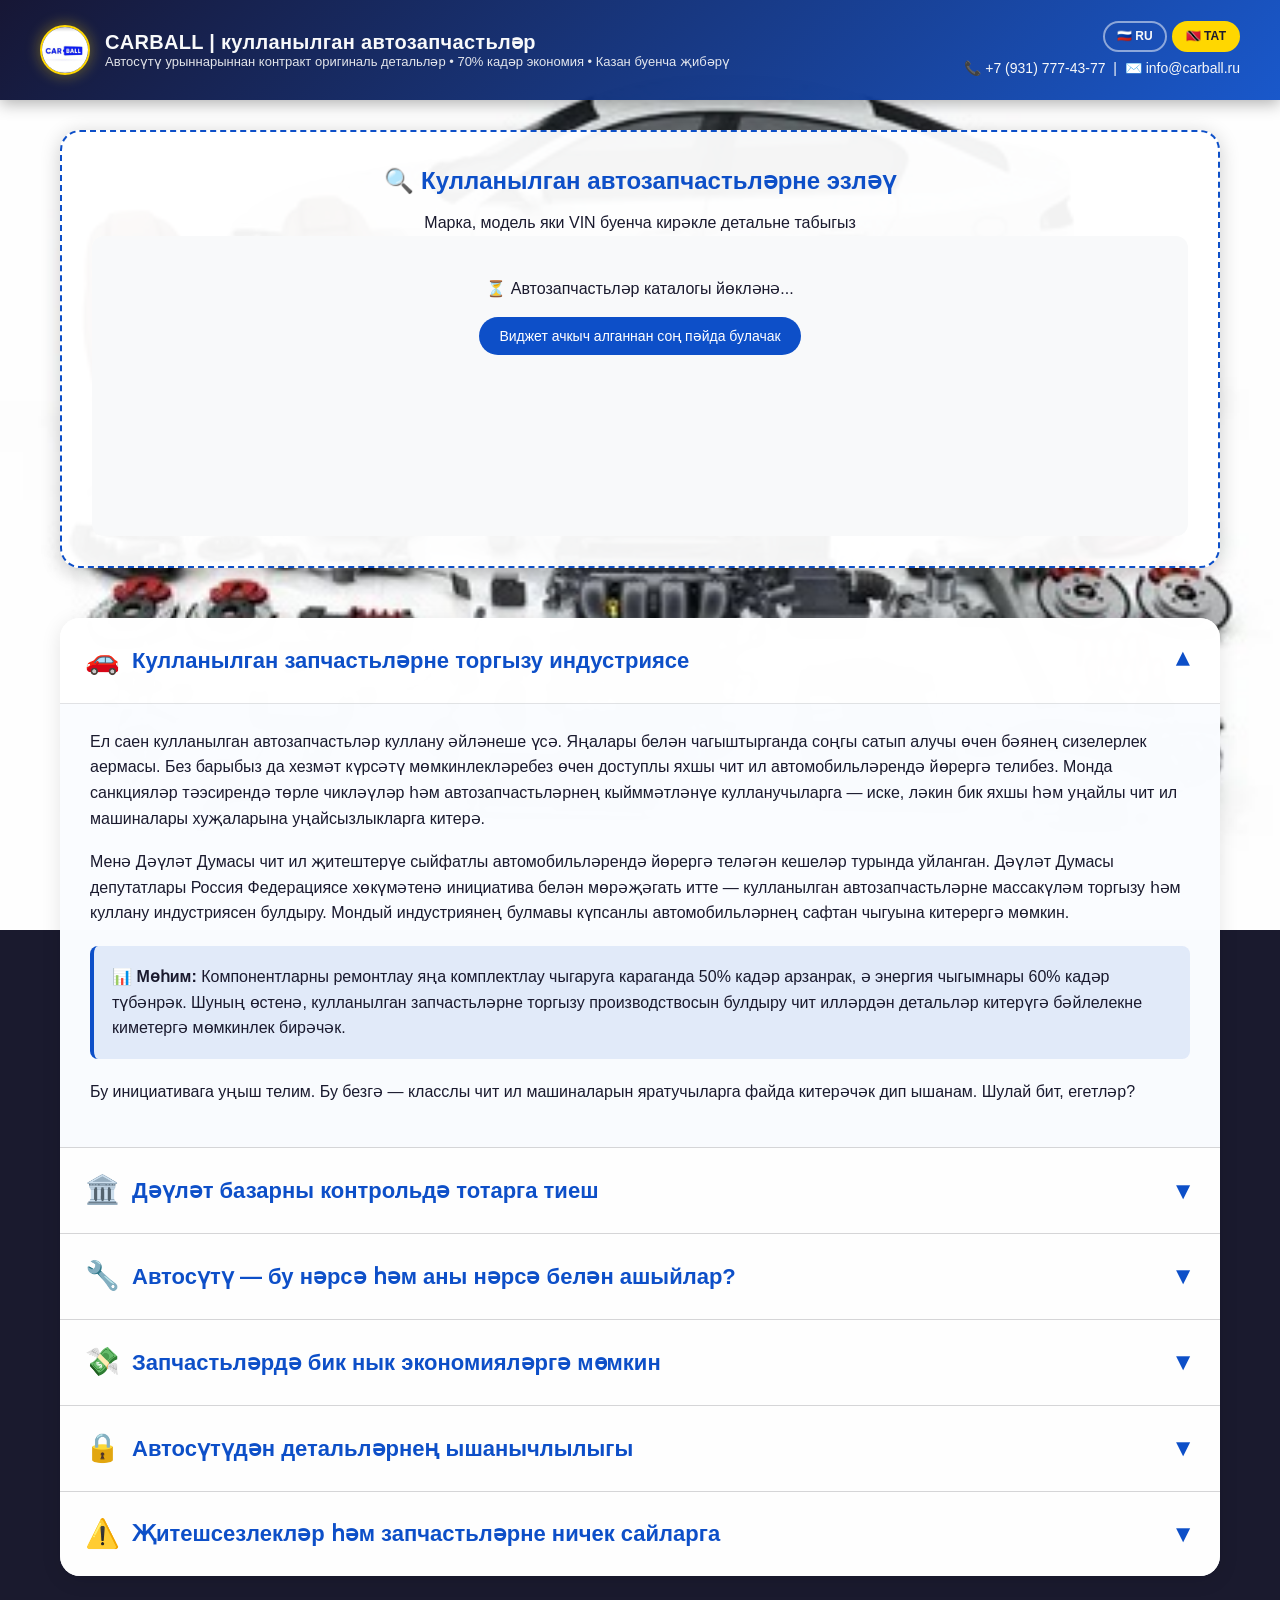
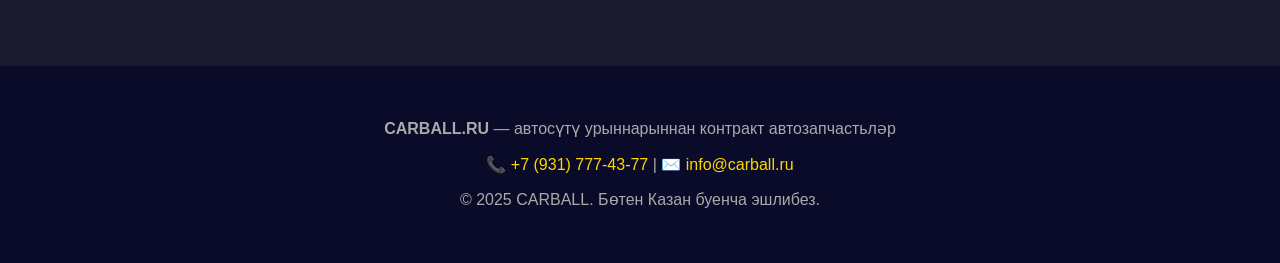
==== index-tt.html @ 455e78fa "RWRW" ====
<!DOCTYPE html>
<html lang="tt">

<head>
  <meta charset="UTF-8">
  <meta name="viewport" content="width=device-width, initial-scale=1.0">
  <title>CARBALL | Кулланылган автозапчастьләр — контракт детальләр</title>
  <meta name="description"
    content="Автосүтү урыннарыннан контракт автозапчастьләр. 70% кадәр экономия, чит ил машиналары өчен оригиналь детальләр. Россия буенча җибәрү.">
  <link rel="stylesheet" href="carbal.css">
</head>

<body>
  <div class="header">
    <div class="header-container">
      <div class="header-brand">
        <img class="header-logo" src="CarBall.jpg" alt="CARBALL логотип">
        <div class="header-title">
          <h1>CARBALL <span>| кулланылган автозапчастьләр</span></h1>
          <p>Автосүтү урыннарыннан контракт оригиналь детальләр • 70% кадәр экономия • Казан буенча җибәрү</p>
        </div>
      </div>
      <div class="header-actions">
        <div class="lang-switcher">
          <a href="index.html" class="lang-btn ">🇷🇺 RU</a>
          <a href="index-tt.html" class="lang-btn active">🇹🇹 ТАТ</a>
        </div>
        <div class="contacts">
          📞 <a href="tel:+79317774377" class="phone-link">+7 (931) 777-43-77</a> &nbsp;|&nbsp;
          ✉️ <a href="mailto:info@carball.ru">info@carball.ru</a>
        </div>
      </div>
    </div>
  </div>

  <div class="container">
    <div class="widget-area">
      <h2>🔍 Кулланылган автозапчастьләрне эзләү</h2>
      <p>Марка, модель яки VIN буенча кирәкле детальне табыгыз</p>
      <div class="widget-placeholder" id="favto_catalog_widget">
        <p>⏳ Автозапчастьләр каталогы йөкләнә...</p>
        <div class="badge">Виджет ачкыч алганнан соң пәйда булачак</div>
      </div>
    </div>

    <div class="tabs-container" id="tabsContainer">
      <div class="tab">
        <div class="tab-header" data-tab="1">
          <h3><span class="tab-icon">🚗</span> Кулланылган запчастьләрне торгызу индустриясе</h3>
          <span class="tab-arrow">▼</span>
        </div>
        <div class="tab-content">
          <div class="tab-inner">
            <p>Ел саен кулланылган автозапчастьләр куллану әйләнеше үсә. Яңалары белән чагыштырганда соңгы сатып алучы
              өчен
              бәянең сизелерлек аермасы. Без барыбыз да хезмәт күрсәтү мөмкинлекләребез өчен доступлы яхшы чит ил
              автомобильләрендә йөрергә телибез. Монда санкцияләр тәэсирендә төрле чикләүләр һәм автозапчастьләрнең
              кыйммәтләнүе кулланучыларга — иске, ләкин бик яхшы һәм уңайлы чит ил машиналары хуҗаларына уңайсызлыкларга
              китерә.</p>
            <p>Менә Дәүләт Думасы чит ил җитештерүе сыйфатлы автомобильләрендә йөрергә теләгән кешеләр турында уйланган.
              Дәүләт Думасы депутатлары Россия Федерациясе хөкүмәтенә инициатива белән мөрәҗәгать итте — кулланылган
              автозапчастьләрне массакүләм торгызу һәм куллану индустриясен булдыру. Мондый индустриянең булмавы
              күпсанлы автомобильләрнең сафтан чыгуына китерергә мөмкин.</p>
            <div class="highlight">📊 <strong>Мөһим:</strong> Компонентларны ремонтлау яңа комплектлау чыгаруга
              караганда 50% кадәр арзанрак, ә энергия чыгымнары 60% кадәр түбәнрәк. Шуның өстенә, кулланылган
              запчастьләрне
              торгызу производствосын булдыру чит илләрдән детальләр китерүгә бәйлелекне киметергә мөмкинлек бирәчәк.
            </div>
            <p>Бу инициативага уңыш телим. Бу безгә — класслы чит ил машиналарын яратучыларга файда китерәчәк дип
              ышанам. Шулай бит, егетләр?</p>
          </div>
        </div>
      </div>

      <div class="tab">
        <div class="tab-header" data-tab="2">
          <h3><span class="tab-icon">🏛️</span> Дәүләт базарны контрольдә тотарга тиеш</h3>
          <span class="tab-arrow">▼</span>
        </div>
        <div class="tab-content">
          <div class="tab-inner">
            <p>Соңгы 5 елда Россия Европа, Япония, Корея, Дубайдан иске автозапчастьләр тонналап кертелә торган урынга
              әверелде. Шулай ук автосүтү өчен кертелә торган машина комплектлары ел саен миллионнар белән исәпләнә. Һәм
              болар барысы да ил буйлап сатыла. Моннан тыш, ДТПдан соң иминият автомобильләре меңнәр белән җирле
              автосүтү үзәкләрен тутыра.</p>
            <p>Сүтүдән автозапчастьләр буенча әйләнеш гаять зур. Һәр көн саен автосүтү урыннарының саны арта бара. Һәм
              иң мөһиме — сорау бер секундка да туктамый. Чөнки иске запчастьләр бернинди контроль үтми, ә бу юлларда
              авария хәлләренә китерергә мөмкин. Шуның өстенә, иске детальләргә сорау ил урамнарында урлауларның артуына
              да сәбәп булырга мөмкин.</p>
            <p>Автосүтү урыннарына сорауны ОСАГО буенча ремонтта иске детальләрне куллануны рөхсәт итү факты арттырды.
              Төп мәсьәлә юл хәрәкәте иминлегенә кагыла. Аварияләрне булдырмау өчен сыйфатны бәяләү кирәк.</p>
          </div>
        </div>
      </div>

      <div class="tab">
        <div class="tab-header" data-tab="3">
          <h3><span class="tab-icon">🔧</span> Автосүтү — бу нәрсә һәм аны нәрсә белән ашыйлар?</h3>
          <span class="tab-arrow">▼</span>
        </div>
        <div class="tab-content">
          <div class="tab-inner">
            <h4>1 нче өлеш. Автосүтү нәрсә ул?</h4>
            <p>Автосүтү — ДТПдан соң да, Европа, Япония, Кореядән автосүтү өчен кертелгән, кулланышта булган
              автомобильләрдән автозапчастьләр салына торган, җентекләп караганнан һәм алга таба куркынычсыз куллануга
              яраклылыгын тикшергәннән соң сатуга куела торган остаханә.</p>
            <h4>2 нче өлеш. Контракт запчастьләр</h4>
            <p>Россия чынбарлыгында автосүтү урыннары еш кына аварияләрдән соңгы металлолом булып тора. Автомобиль сүтү
              өчен чит илдән кертелгәндә исә башка мәсьәлә. Алар контракт дип атала. Нигездә йөгерешне теркиләр, тулы
              машинаны сыныйлар, компрессияне тикшерәләр, йөреш өлешен капшап карыйлар һәм сүтүгә керешәләр. Мондый
              автосүтү урыннарында детальләр оригиналь, импорт, туган.</p>
            <h4>3 нче өлеш. Сыйфатны кайда эзләргә?</h4>
            <p>Шулай да, анда да, монда да сыйфатлы, әле бик яхшы калдык ресурслы детальләр табу реаль. Шалтыратыгыз,
              языгыз — безнең белгечләр сезгә вакытны һәм нервларны сакларга ярдәм итәчәк. Безнең интернет-кибеттә нәкъ
              менә контракт автосүтү автозапчастьләре тәкъдим ителә, алар керүдә тикшерелгән һәм алга таба куллану өчен
              билгеле бер ресурска ия.</p>
            <div class="benefits-mini">
              <div class="benefit-mini"><strong>💰 70% кадәр экономия</strong> Яңа деталь берничә тапкыр кыйммәтрәк
              </div>
              <div class="benefit-mini"><strong>🔧 Оригиналь сыйфат</strong> Алдынгы брендлардан контракт запчастьләр
              </div>
              <div class="benefit-mini"><strong>🚚 Россия буенча җибәрү</strong> Теләсә кайсы төбәккә тиз озату</div>
              <div class="benefit-mini"><strong>📦 Заказ буенча сайлау</strong> Хәтта сирәк детальне дә табабыз</div>
            </div>
          </div>
        </div>
      </div>

      <div class="tab">
        <div class="tab-header" data-tab="4">
          <h3><span class="tab-icon">💸</span> Запчастьләрдә бик нык экономияләргә мөмкин</h3>
          <span class="tab-arrow">▼</span>
        </div>
        <div class="tab-content">
          <div class="tab-inner">
            <p>Нигездә автосүтүгә мөрәҗәгать итүнең төп факторы — яңа автозапчастьнең бик югары бәясе. Кагыйдә буларак,
              кибеттән яңа детальнең бәясе иске кулланылганныкына караганда күп тапкырларга кыйммәтрәк. Ә кайвакыт
              запчастьнең оригинальлеге һәм сирәклеге очрагында аерма гаять зур булырга мөмкин, һәм автоһәвәскәрләргә
              чарасыздан автосүтүчеләргә мөрәҗәгать итәргә туры килә.</p>
            <p>Яңа оригиналь автозапчастьләр базарын тотарга авырлык белән тырышучы тәэмин итүчеләр белән хәзерге кризис
              вакытында еш кына кирәкле запчастьне табу бик авыр була. Бара торган вакыйгалар нәтиҗәсендә автосүтү төрле
              модельдәге чит ил машиналары клиентлары өчен шундый кирәкле һәм зарур урын булып тора.</p>
          </div>
        </div>
      </div>

      <div class="tab">
        <div class="tab-header" data-tab="5">
          <h3><span class="tab-icon">🔒</span> Автосүтүдән детальләрнең ышанычлылыгы</h3>
          <span class="tab-arrow">▼</span>
        </div>
        <div class="tab-content">
          <div class="tab-inner">
            <p>Һичшиксез, кулланучыда акыллы һәм хаклы сорау туа — автосүтүдән автозапчастьләр ни дәрәҗәдә ышанычлы?
              Запчасть инде эксплуатациядә булган һәм хезмәт ресурсы кимрәк булуы барысын да сагайта.</p>
            <p>Чынлыкта исә автосүтү урыннарыннан сатып алына торган запчастьләр бик сыйфатлы һәм күпчелек очракта
              яңаларыннан калышмый. Чөнки нигездә детальләр зур йөгереш туплый алмаган бәрелгән автомобильләрдән салына.
              Һәм кулланылган запчастьләр базарындагы көндәшлек автосүтүчеләрнең абруен сакларга мәҗбүр итә — һәркем үз
              репутациясен кадерли һәм яраксыз товар сатмаячак.</p>
          </div>
        </div>
      </div>

      <div class="tab">
        <div class="tab-header" data-tab="6">
          <h3><span class="tab-icon">⚠️</span> Җитешсезлекләр һәм запчастьләрне ничек сайларга</h3>
          <span class="tab-arrow">▼</span>
        </div>
        <div class="tab-content">
          <div class="tab-inner">
            <h4>Сатып алу җитешсезлекләре</h4>
            <p><strong>Зур ассортимент.</strong> Әйе, бу өстенлек тә, җитешсезлек тә. Теләгән автозапчастьне сайлау өчен
              клиентлар күп вариантлар карый. Шуңа күрә без сезгә вакытны экономияләргә һәм профессионалларга ышанырга
              тәкъдим итәбез.</p>
            <p><strong>Тәкъдим ителгән детальләрнең сыйфаты.</strong> Клиентларда яңа автозапчастьләргә ышаныч
              кулланышта булганнарына караганда югарырак. Ләкин хәзерге чынбарлыкта хәтта яңа запчасть тә озын хезмәт
              итүгә гарантия бирми. Иске детальне сатып алып, клиент артык түләми.</p>
            <p><strong>Иске детальләргә гарантия.</strong> Ул кечкенә яки бөтенләй юк. Дөресен әйткәндә, яңаларына да
              гарантия юк диярлек, яки кайтару өчен бик күп процедуралар үтәргә кирәк.</p>
            <h4>✅ Автосүтүдән запчастьләрне ничек сайларга</h4>
            <p><strong>Йөреш өлеше.</strong> Сайлаганда детальнең тузуы 45 проценттан артмаска тиешлеген җитәкчелеккә
              алырга кирәк. Иминлектә бернинди дә экономияләргә ярамый. СТОда урнаштырганда осталар белән киңәшләшегез.
            </p>
            <p><strong>Кузов өлешләре.</strong> Кузов өлешләрен сайлаганда һәрвакыт җентекләп карагыз, шпаклёвка катламы
              астында рихтланган һәм яшерелгән детальләргә юлыкмас өчен.</p>
            <p><strong>Салон.</strong> Монда үзегезнең иске автомобилегезнең үзгәрүеннән рәхәтләнеп кенә буласыз.
              Барысын да табабыз һәм сезнең тимер атыгызны яңартабыз!</p>
          </div>
        </div>
      </div>
    </div>
  </div>

  <div class="footer">
    <p><strong>CARBALL.RU</strong> — автосүтү урыннарыннан контракт автозапчастьләр</p>
    <p>📞 <a href="tel:+79317774377">+7 (931) 777-43-77</a> | ✉️ <a href="mailto:info@carball.ru">info@carball.ru</a>
    </p>
    <p>© 2025 CARBALL. Бөтен Казан буенча эшлибез.</p>
  </div>

  <div class="go-top" id="goTop">↑</div>

  <script>
    const tabs = document.querySelectorAll('.tab');
    tabs.forEach(tab => {
      const header = tab.querySelector('.tab-header');
      header.addEventListener('click', () => {
        tabs.forEach(otherTab => {
          if (otherTab !== tab && otherTab.classList.contains('active')) {
            otherTab.classList.remove('active');
          }
        });
        tab.classList.toggle('active');
      });
    });
    if (tabs.length > 0) tabs[0].classList.add('active');

    const goTop = document.getElementById('goTop');
    window.addEventListener('scroll', () => {
      goTop.classList.toggle('show', window.scrollY > 300);
    });
    goTop.addEventListener('click', () => {
      window.scrollTo({ top: 0, behavior: 'smooth' });
    });
  </script>
</body>
---- carbal.css ----
* {
  margin: 0;
  padding: 0;
  box-sizing: border-box;
}

body {
  font-family: -apple-system, BlinkMacSystemFont, 'Segoe UI', Roboto, 'Helvetica Neue', Arial, sans-serif;
  color: #1a1a2e;
  line-height: 1.6;
  background-image: url('1.jpg');
  background-size: cover;
  background-position: center;
  background-repeat: no-repeat;
  background-attachment: fixed;
  background-color: #1a1a2e;
  position: relative;
  min-height: 100vh;
}

.header {
  background: linear-gradient(135deg, rgba(10, 10, 42, 0.95) 0%, rgba(13, 79, 200, 0.95) 100%);
  color: #f8f9fa;
  position: fixed;
  top: 0;
  left: 0;
  right: 0;
  z-index: 1000;
  height: 100px;
  display: flex;
  align-items: center;
  justify-content: center;
  padding: 0 20px;
  box-shadow: 0 4px 15px rgba(0, 0, 0, 0.3);
}

.header-container {
  display: flex;
  align-items: center;
  justify-content: space-between;
  width: 100%;
  max-width: 1200px;
  gap: 20px;
}

.header-brand {
  display: flex;
  align-items: center;
  gap: 15px;
}

.header-logo {
  width: 50px;
  height: 50px;
  border-radius: 50%;
  object-fit: cover;
  border: 2px solid #ffd700;
  box-shadow: 0 0 15px rgba(255, 215, 0, 0.4);
  transition: transform 0.3s ease;
  flex-shrink: 0;
}

.header-logo:hover {
  transform: scale(1.05);
}

.header-title h1 {
  font-size: 20px;
  margin: 0;
  text-align: left;
  letter-spacing: 0.3px;
  line-height: 1.2;
}

.header-title h1 span {
  color: #f8f9fa;
}

.header-title p {
  font-size: 13px;
  opacity: 0.9;
  margin: 0;
  text-align: left;
  line-height: 1.3;
}

.header-actions {
  display: flex;
  flex-direction: column;
  align-items: flex-end;
  gap: 5px;
}

.lang-switcher {
  display: flex;
  gap: 5px;
}

.lang-btn {
  display: inline-block;
  padding: 4px 12px;
  border: 2px solid rgba(255, 255, 255, 0.5);
  border-radius: 25px;
  color: #f8f9fa;
  text-decoration: none;
  font-size: 12px;
  font-weight: bold;
  transition: all 0.3s ease;
}

.lang-btn:hover {
  background: rgba(255, 255, 255, 0.2);
  border-color: #ffd700;
  color: #ffd700;
  transform: scale(1.05);
}

.lang-btn.active {
  background: #ffd700;
  color: #1a1a2e;
  border-color: #ffd700;
}

.contacts {
  font-size: 14px;
  white-space: nowrap;
}

.contacts a {
  color: #f8f9fa;
  text-decoration: none;
}

.phone-link:hover {
  text-decoration: underline;
}

.container {
  max-width: 1200px;
  margin: 0 auto;
  padding: 130px 20px 40px;
}

.widget-area {
  background: rgba(255, 255, 255, 0.95);
  border-radius: 20px;
  padding: 30px;
  margin-bottom: 50px;
  box-shadow: 0 4px 20px rgba(0, 0, 0, 0.2);
  text-align: center;
  border: 2px dashed #0d4fc8;
}

.widget-area h2 {
  color: #0d4fc8;
  margin-bottom: 10px;
}

.widget-placeholder {
  background: #f8f9fa;
  border-radius: 12px;
  padding: 40px;
  min-height: 300px;
}

.badge {
  display: inline-block;
  background: #0d4fc8;
  color: white;
  padding: 8px 20px;
  border-radius: 50px;
  font-size: 14px;
  margin-top: 15px;
}

.tabs-container {
  background: rgba(255, 255, 255, 0.92);
  border-radius: 20px;
  box-shadow: 0 4px 20px rgba(0, 0, 0, 0.1);
  overflow: hidden;
}

.tab {
  border-bottom: 1px solid rgba(0, 0, 0, 0.1);
}

.tab:last-child {
  border-bottom: none;
}

.tab-header {
  background: rgba(255, 255, 255, 0.95);
  padding: 20px 25px;
  cursor: pointer;
  transition: background 0.3s ease;
  display: flex;
  justify-content: space-between;
  align-items: center;
}

.tab-header:hover {
  background: rgba(240, 244, 250, 0.98);
}

.tab-header h3 {
  color: #0d4fc8;
  font-size: 22px;
  margin: 0;
  display: flex;
  align-items: center;
  gap: 12px;
}

.tab-icon {
  font-size: 28px;
}

.tab-arrow {
  font-size: 24px;
  color: #0d4fc8;
  transition: transform 0.3s ease;
}

.tab.active .tab-arrow {
  transform: rotate(180deg);
}

.tab-content {
  max-height: 0;
  overflow: hidden;
  transition: max-height 0.5s ease;
  background: rgba(250, 252, 255, 0.95);
}

.tab.active .tab-content {
  max-height: 3000px;
}

.tab-inner {
  padding: 25px 30px;
  border-top: 1px solid rgba(0, 0, 0, 0.1);
}

.tab-inner p {
  margin-bottom: 18px;
  font-size: 16px;
  color: #1a1a2e;
}

.tab-inner h4 {
  color: #0d4fc8;
  margin: 20px 0 10px 0;
  font-size: 18px;
}

.tab-inner .highlight {
  background: rgba(13, 79, 200, 0.1);
  padding: 18px;
  border-left: 4px solid #0d4fc8;
  border-radius: 8px;
  margin: 20px 0;
}

.benefits-mini {
  display: grid;
  grid-template-columns: repeat(auto-fit, minmax(200px, 1fr));
  gap: 15px;
  margin: 20px 0;
}

.benefit-mini {
  background: white;
  padding: 15px;
  border-radius: 12px;
  text-align: center;
  border: 1px solid #e0e4e8;
}

.benefit-mini strong {
  color: #0d4fc8;
  display: block;
  font-size: 18px;
  margin-bottom: 8px;
}

.footer {
  background: rgba(10, 10, 42, 0.95);
  color: #aaa;
  text-align: center;
  padding: 40px 20px;
  margin-top: 50px;
}

.footer p {
  margin: 10px 0;
}

.footer a {
  color: #ffd700;
  text-decoration: none;
}

.go-top {
  position: fixed;
  bottom: 30px;
  right: 30px;
  background: #0d4fc8;
  color: white;
  width: 50px;
  height: 50px;
  border-radius: 50%;
  display: flex;
  align-items: center;
  justify-content: center;
  cursor: pointer;
  opacity: 0;
  transition: opacity 0.3s;
  box-shadow: 0 2px 10px rgba(0, 0, 0, 0.2);
  z-index: 100;
}

.go-top.show {
  opacity: 1;
}

.go-top:hover {
  background: #0a3a9e;
}

@media (max-width: 768px) {
  .header {
    height: auto;
    padding: 8px 10px;
    justify-content: center;
    gap: 5px;
  }

  .header-container {
    flex-direction: column;
    gap: 6px;
    align-items: center;
  }

  .header-brand {
    flex-direction: row;
    gap: 10px;
    align-items: center;
  }

  .header-logo {
    width: 40px;
    height: 40px;
    border-width: 2px;
  }

  .header-title h1 {
    font-size: 18px;
    text-align: left;
    line-height: 1.2;
  }

  .header-title p {
    display: none; /* скрываем подзаголовок на маленьких экранах для экономии места */
  }

  .header-actions {
    flex-direction: row;
    align-items: center;
    justify-content: center;
    gap: 10px;
    flex-wrap: wrap;
  }

  .lang-switcher {
    gap: 4px;
  }

  .lang-btn {
    padding: 4px 10px;
    font-size: 11px;
    border-width: 1.5px;
  }

  .contacts {
    font-size: 12px;
    white-space: nowrap;
  }

  .container {
    padding-top: 100px;
  }
}

.lang-btn.active,
.lang-btn.active:hover {
  background: #ffd700 !important;
  color: #1a1a2e !important;
  border-color: #ffd700 !important;
}
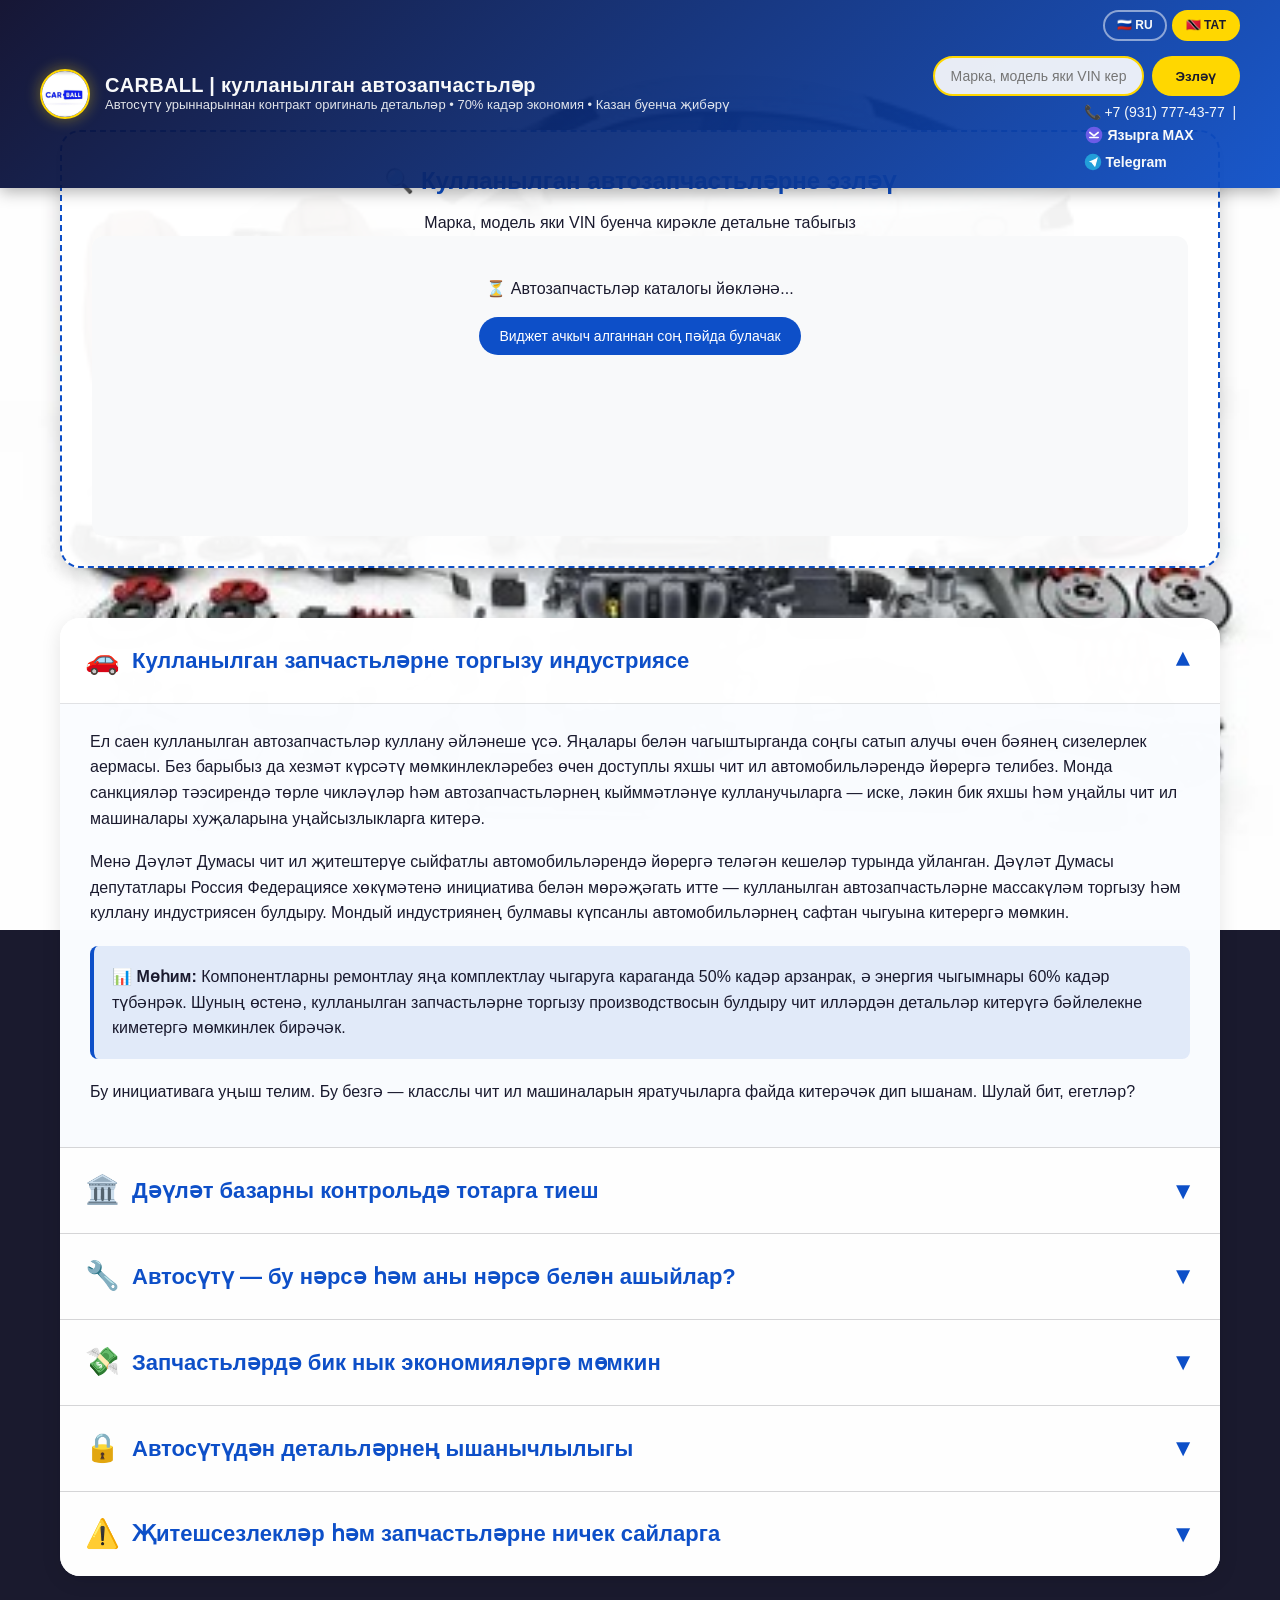
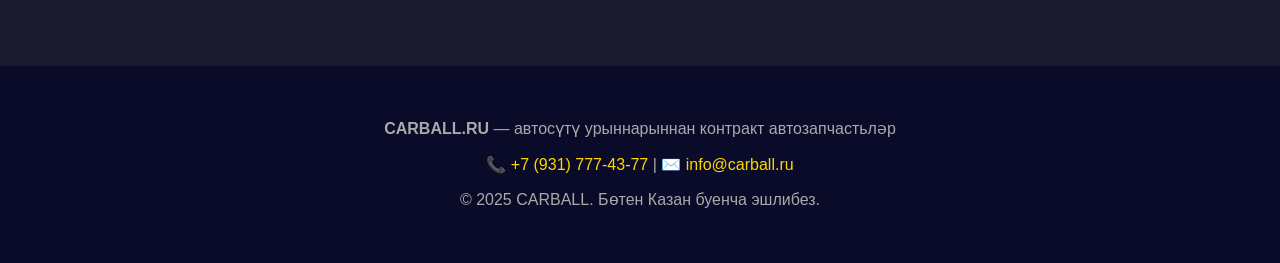
==== commit 72e0f3e6: "new" ====
--- a/index-tt.html
+++ b/index-tt.html
@@ -1,4 +1,3 @@
-
 <!DOCTYPE html>
 <html lang="tt">
 
@@ -26,9 +25,41 @@
           <a href="index.html" class="lang-btn ">🇷🇺 RU</a>
           <a href="index-tt.html" class="lang-btn active">🇹🇹 ТАТ</a>
         </div>
+        <div class="header-search" id="headerSearch">
+          <form id="searchForm" class="search-form">
+            <input type="text" id="searchInput" placeholder="Марка, модель яки VIN кертегез" required>
+            <button type="submit">Эзләү</button>
+          </form>
+          <div id="searchMessage" class="search-message" style="display: none;">
+            <p>Кирәкле деталь табылмады? Гариза калдырыгыз, без аны табарбыз.</p>
+            <a href="mailto:info@carball.ru?subject=Деталь%20сорау" class="request-btn">Гариза калдырырга</a>
+          </div>
+        </div>
         <div class="contacts">
           📞 <a href="tel:+79317774377" class="phone-link">+7 (931) 777-43-77</a> &nbsp;|&nbsp;
-          ✉️ <a href="mailto:info@carball.ru">info@carball.ru</a>
+          <p>
+            <a href="https://max.ru/u/f9LHodD0cOKyW_PyMCn3TG8A-3kUS9UyCfr7wXo9w1tSLUURU4xlGLUxYQs" target="_blank"
+              class="max-link">
+              <svg width="20" height="20" viewBox="0 0 24 24" fill="none" xmlns="http://www.w3.org/2000/svg"
+                style="vertical-align: middle;">
+                <circle cx="12" cy="12" r="10" fill="#6C5CE7" />
+                <path d="M7 9L12 13L17 9" stroke="white" stroke-width="2" stroke-linecap="round"
+                  stroke-linejoin="round" />
+                <path d="M7 15H17" stroke="white" stroke-width="2" stroke-linecap="round" />
+              </svg>
+              Язырга MAX
+            </a>
+          </p>
+          <a href="https://t.me/RafigZelenodolsk" target="_blank" class="tg-link" title="Написать в Telegram">
+            <svg width="18" height="18" viewBox="0 0 24 24" fill="none" xmlns="http://www.w3.org/2000/svg"
+              style="vertical-align: middle;">
+              <circle cx="12" cy="12" r="11" fill="#229ED9" />
+              <path d="M6.5 11.5L17.5 6.5L14.5 17.5L11 13L6.5 11.5Z" fill="white" />
+              <path d="M11 13L14.5 17.5L17.5 6.5" stroke="white" stroke-width="1.5" stroke-linecap="round"
+                stroke-linejoin="round" />
+            </svg>
+            <span class="tg-text">Telegram</span>
+          </a>
         </div>
       </div>
     </div>
@@ -224,5 +255,31 @@
       window.scrollTo({ top: 0, behavior: 'smooth' });
     });
   </script>
-</body>
-
+  <div id='widget_place' style="width: auto;"></div>
+  <script type="text/javascript">
+    (function () {
+      window.WIDGET_config_bg_color = '#ffffff';
+      window.WIDGET_config_btn_color = '#0d4fc8';
+      window.WIDGET_email = 'info@carball.ru';
+      window.WIDGET_phone = '+7 (931) 777-43-77';
+      window.WIDGET_result_count = 10;
+      window.WIDGET_config_personal_key = '26cfc50439f9e73dd5b4d7d515798b8c';
+      window.WIDGET_show_prices = true;
+      window.WIDGET_price_percentage = 0;
+      window.WIDGET_element = 'widget_container';
+      window.WIDGET_currency = "rub"
+      var script = document.createElement('script');
+      script.type = 'text/javascript';
+      script.async = true;
+      script.src = "https://static.f-avto.by/widgets/catalog/legacy.js";
+      document.getElementById('widget_place').appendChild(script);
+    })();
+    document.getElementById('searchForm').addEventListener('submit', function (e) {
+      e.preventDefault();
+      // Можно получить значение из input, если нужно
+      // const query = document.getElementById('searchInput').value.trim();
+      document.getElementById('searchMessage').style.display = 'inline-block';
+      this.style.display = 'none'; // скрываем форму поиска
+    });
+  </script>
+</body>
--- a/carbal.css
+++ b/carbal.css
@@ -1,399 +1,548 @@
-* {
-  margin: 0;
-  padding: 0;
-  box-sizing: border-box;
-}
-
-body {
-  font-family: -apple-system, BlinkMacSystemFont, 'Segoe UI', Roboto, 'Helvetica Neue', Arial, sans-serif;
-  color: #1a1a2e;
-  line-height: 1.6;
-  background-image: url('1.jpg');
-  background-size: cover;
-  background-position: center;
-  background-repeat: no-repeat;
-  background-attachment: fixed;
-  background-color: #1a1a2e;
-  position: relative;
-  min-height: 100vh;
-}
-
-.header {
-  background: linear-gradient(135deg, rgba(10, 10, 42, 0.95) 0%, rgba(13, 79, 200, 0.95) 100%);
-  color: #f8f9fa;
-  position: fixed;
-  top: 0;
-  left: 0;
-  right: 0;
-  z-index: 1000;
-  height: 100px;
-  display: flex;
-  align-items: center;
-  justify-content: center;
-  padding: 0 20px;
-  box-shadow: 0 4px 15px rgba(0, 0, 0, 0.3);
-}
-
-.header-container {
-  display: flex;
-  align-items: center;
-  justify-content: space-between;
-  width: 100%;
-  max-width: 1200px;
-  gap: 20px;
-}
-
-.header-brand {
-  display: flex;
-  align-items: center;
-  gap: 15px;
-}
-
-.header-logo {
-  width: 50px;
-  height: 50px;
-  border-radius: 50%;
-  object-fit: cover;
-  border: 2px solid #ffd700;
-  box-shadow: 0 0 15px rgba(255, 215, 0, 0.4);
-  transition: transform 0.3s ease;
-  flex-shrink: 0;
-}
-
-.header-logo:hover {
-  transform: scale(1.05);
-}
-
-.header-title h1 {
-  font-size: 20px;
-  margin: 0;
-  text-align: left;
-  letter-spacing: 0.3px;
-  line-height: 1.2;
-}
-
-.header-title h1 span {
-  color: #f8f9fa;
-}
-
-.header-title p {
-  font-size: 13px;
-  opacity: 0.9;
-  margin: 0;
-  text-align: left;
-  line-height: 1.3;
-}
-
-.header-actions {
-  display: flex;
-  flex-direction: column;
-  align-items: flex-end;
-  gap: 5px;
-}
-
-.lang-switcher {
-  display: flex;
-  gap: 5px;
-}
-
-.lang-btn {
-  display: inline-block;
-  padding: 4px 12px;
-  border: 2px solid rgba(255, 255, 255, 0.5);
-  border-radius: 25px;
-  color: #f8f9fa;
-  text-decoration: none;
-  font-size: 12px;
-  font-weight: bold;
-  transition: all 0.3s ease;
-}
-
-.lang-btn:hover {
-  background: rgba(255, 255, 255, 0.2);
-  border-color: #ffd700;
-  color: #ffd700;
-  transform: scale(1.05);
-}
-
-.lang-btn.active {
-  background: #ffd700;
-  color: #1a1a2e;
-  border-color: #ffd700;
-}
-
-.contacts {
-  font-size: 14px;
-  white-space: nowrap;
-}
-
-.contacts a {
-  color: #f8f9fa;
-  text-decoration: none;
-}
-
-.phone-link:hover {
-  text-decoration: underline;
-}
-
-.container {
-  max-width: 1200px;
-  margin: 0 auto;
-  padding: 130px 20px 40px;
-}
-
-.widget-area {
-  background: rgba(255, 255, 255, 0.95);
-  border-radius: 20px;
-  padding: 30px;
-  margin-bottom: 50px;
-  box-shadow: 0 4px 20px rgba(0, 0, 0, 0.2);
-  text-align: center;
-  border: 2px dashed #0d4fc8;
-}
-
-.widget-area h2 {
-  color: #0d4fc8;
-  margin-bottom: 10px;
-}
-
-.widget-placeholder {
-  background: #f8f9fa;
-  border-radius: 12px;
-  padding: 40px;
-  min-height: 300px;
-}
-
-.badge {
-  display: inline-block;
-  background: #0d4fc8;
-  color: white;
-  padding: 8px 20px;
-  border-radius: 50px;
-  font-size: 14px;
-  margin-top: 15px;
-}
-
-.tabs-container {
-  background: rgba(255, 255, 255, 0.92);
-  border-radius: 20px;
-  box-shadow: 0 4px 20px rgba(0, 0, 0, 0.1);
-  overflow: hidden;
-}
-
-.tab {
-  border-bottom: 1px solid rgba(0, 0, 0, 0.1);
-}
-
-.tab:last-child {
-  border-bottom: none;
-}
-
-.tab-header {
-  background: rgba(255, 255, 255, 0.95);
-  padding: 20px 25px;
-  cursor: pointer;
-  transition: background 0.3s ease;
-  display: flex;
-  justify-content: space-between;
-  align-items: center;
-}
-
-.tab-header:hover {
-  background: rgba(240, 244, 250, 0.98);
-}
-
-.tab-header h3 {
-  color: #0d4fc8;
-  font-size: 22px;
-  margin: 0;
-  display: flex;
-  align-items: center;
-  gap: 12px;
-}
-
-.tab-icon {
-  font-size: 28px;
-}
-
-.tab-arrow {
-  font-size: 24px;
-  color: #0d4fc8;
-  transition: transform 0.3s ease;
-}
-
-.tab.active .tab-arrow {
-  transform: rotate(180deg);
-}
-
-.tab-content {
-  max-height: 0;
-  overflow: hidden;
-  transition: max-height 0.5s ease;
-  background: rgba(250, 252, 255, 0.95);
-}
-
-.tab.active .tab-content {
-  max-height: 3000px;
-}
-
-.tab-inner {
-  padding: 25px 30px;
-  border-top: 1px solid rgba(0, 0, 0, 0.1);
-}
-
-.tab-inner p {
-  margin-bottom: 18px;
-  font-size: 16px;
-  color: #1a1a2e;
-}
-
-.tab-inner h4 {
-  color: #0d4fc8;
-  margin: 20px 0 10px 0;
-  font-size: 18px;
-}
-
-.tab-inner .highlight {
-  background: rgba(13, 79, 200, 0.1);
-  padding: 18px;
-  border-left: 4px solid #0d4fc8;
-  border-radius: 8px;
-  margin: 20px 0;
-}
-
-.benefits-mini {
-  display: grid;
-  grid-template-columns: repeat(auto-fit, minmax(200px, 1fr));
-  gap: 15px;
-  margin: 20px 0;
-}
-
-.benefit-mini {
-  background: white;
-  padding: 15px;
-  border-radius: 12px;
-  text-align: center;
-  border: 1px solid #e0e4e8;
-}
-
-.benefit-mini strong {
-  color: #0d4fc8;
-  display: block;
-  font-size: 18px;
-  margin-bottom: 8px;
-}
-
-.footer {
-  background: rgba(10, 10, 42, 0.95);
-  color: #aaa;
-  text-align: center;
-  padding: 40px 20px;
-  margin-top: 50px;
-}
-
-.footer p {
-  margin: 10px 0;
-}
-
-.footer a {
-  color: #ffd700;
-  text-decoration: none;
-}
-
-.go-top {
-  position: fixed;
-  bottom: 30px;
-  right: 30px;
-  background: #0d4fc8;
-  color: white;
-  width: 50px;
-  height: 50px;
-  border-radius: 50%;
-  display: flex;
-  align-items: center;
-  justify-content: center;
-  cursor: pointer;
-  opacity: 0;
-  transition: opacity 0.3s;
-  box-shadow: 0 2px 10px rgba(0, 0, 0, 0.2);
-  z-index: 100;
-}
-
-.go-top.show {
-  opacity: 1;
-}
-
-.go-top:hover {
-  background: #0a3a9e;
-}
-
-@media (max-width: 768px) {
-  .header {
-    height: auto;
-    padding: 8px 10px;
-    justify-content: center;
-    gap: 5px;
-  }
-
-  .header-container {
-    flex-direction: column;
-    gap: 6px;
-    align-items: center;
-  }
-
-  .header-brand {
-    flex-direction: row;
-    gap: 10px;
-    align-items: center;
-  }
-
-  .header-logo {
-    width: 40px;
-    height: 40px;
-    border-width: 2px;
-  }
-
-  .header-title h1 {
-    font-size: 18px;
-    text-align: left;
-    line-height: 1.2;
-  }
-
-  .header-title p {
-    display: none; /* скрываем подзаголовок на маленьких экранах для экономии места */
-  }
-
-  .header-actions {
-    flex-direction: row;
-    align-items: center;
-    justify-content: center;
-    gap: 10px;
-    flex-wrap: wrap;
-  }
-
-  .lang-switcher {
-    gap: 4px;
-  }
-
-  .lang-btn {
-    padding: 4px 10px;
-    font-size: 11px;
-    border-width: 1.5px;
-  }
-
-  .contacts {
-    font-size: 12px;
-    white-space: nowrap;
-  }
-
-  .container {
-    padding-top: 100px;
-  }
-}
-
-.lang-btn.active,
-.lang-btn.active:hover {
-  background: #ffd700 !important;
-  color: #1a1a2e !important;
-  border-color: #ffd700 !important;
+/* ========== ОБЩИЕ СТИЛИ ========== */
+* {
+  margin: 0;
+  padding: 0;
+  box-sizing: border-box;
+}
+
+body {
+  font-family: -apple-system, BlinkMacSystemFont, 'Segoe UI', Roboto, 'Helvetica Neue', Arial, sans-serif;
+  color: #1a1a2e;
+  line-height: 1.6;
+  background-image: url('1.jpg');
+  background-size: cover;
+  background-position: center;
+  background-repeat: no-repeat;
+  background-attachment: fixed;
+  background-color: #1a1a2e;
+  position: relative;
+  min-height: 100vh;
+}
+
+/* ========== ШАПКА ========== */
+.header {
+  background: linear-gradient(135deg, rgba(10, 10, 42, 0.95) 0%, rgba(13, 79, 200, 0.95) 100%);
+  color: #f8f9fa;
+  position: fixed;
+  top: 0;
+  left: 0;
+  right: 0;
+  z-index: 1000;
+  min-height: 100px;
+  /* шапка будет растягиваться, если контента больше */
+  padding: 10px 20px;
+  display: flex;
+  align-items: center;
+  justify-content: center;
+  box-shadow: 0 4px 15px rgba(0, 0, 0, 0.3);
+}
+
+.header-container {
+  display: flex;
+  align-items: center;
+  justify-content: space-between;
+  flex-wrap: wrap;
+  /* ДОБАВЛЕНО для переноса поиска */
+  width: 100%;
+  max-width: 1200px;
+  gap: 20px;
+}
+
+.header-brand {
+  display: flex;
+  align-items: center;
+  gap: 15px;
+}
+
+.header-logo {
+  width: 50px;
+  height: 50px;
+  border-radius: 50%;
+  object-fit: cover;
+  border: 2px solid #ffd700;
+  box-shadow: 0 0 15px rgba(255, 215, 0, 0.4);
+  transition: transform 0.3s ease;
+  flex-shrink: 0;
+}
+
+.header-logo:hover {
+  transform: scale(1.05);
+}
+
+.header-title h1 {
+  font-size: 20px;
+  margin: 0;
+  text-align: left;
+  letter-spacing: 0.3px;
+  line-height: 1.2;
+}
+
+.header-title h1 span {
+  color: #f8f9fa;
+}
+
+.header-title p {
+  font-size: 13px;
+  opacity: 0.9;
+  margin: 0;
+  text-align: left;
+  line-height: 1.3;
+}
+
+.header-actions {
+  display: flex;
+  flex-direction: column;
+  align-items: flex-end;
+  gap: 5px;
+}
+
+.lang-switcher {
+  display: flex;
+  gap: 5px;
+}
+
+.lang-btn {
+  display: inline-block;
+  padding: 4px 12px;
+  border: 2px solid rgba(255, 255, 255, 0.5);
+  border-radius: 25px;
+  color: #f8f9fa;
+  text-decoration: none;
+  font-size: 12px;
+  font-weight: bold;
+  transition: all 0.3s ease;
+}
+
+.lang-btn:hover {
+  background: rgba(255, 255, 255, 0.2);
+  border-color: #ffd700;
+  color: #ffd700;
+  transform: scale(1.05);
+}
+
+.lang-btn.active {
+  background: #ffd700;
+  color: #1a1a2e;
+  border-color: #ffd700;
+}
+
+.contacts {
+  font-size: 14px;
+  white-space: nowrap;
+}
+
+.contacts a {
+  color: #f8f9fa;
+  text-decoration: none;
+}
+
+.phone-link:hover {
+  text-decoration: underline;
+}
+
+/* ========== ПОИСК В ШАПКЕ (новый блок) ========== */
+
+.max-link {
+  display: inline-flex;
+  align-items: center;
+  gap: 4px;
+  text-decoration: none;
+  color: #f8f9fa;
+  font-weight: bold;
+  transition: opacity 0.3s;
+}
+
+.max-link:hover {
+  opacity: 0.8;
+}
+
+.max-text {
+  font-size: 14px;
+  /* можно подстроить */
+}
+
+.header-search {
+  flex: 1 1 100%;
+  margin-top: 10px;
+  text-align: center;
+}
+
+.search-form {
+  display: flex;
+  justify-content: center;
+  gap: 8px;
+  max-width: 600px;
+  margin: 0 auto;
+}
+
+.search-form input {
+  flex: 1;
+  padding: 10px 16px;
+  border: 2px solid #ffd700;
+  border-radius: 25px;
+  background: rgba(255, 255, 255, 0.9);
+  font-size: 14px;
+  outline: none;
+  transition: border-color 0.3s;
+}
+
+.search-form input:focus {
+  border-color: #fff;
+}
+
+.search-form button {
+  padding: 10px 24px;
+  background: #ffd700;
+  color: #1a1a2e;
+  border: none;
+  border-radius: 25px;
+  font-weight: bold;
+  cursor: pointer;
+  transition: background 0.3s;
+}
+
+.search-form button:hover {
+  background: #ffed4a;
+}
+
+.search-message {
+  margin-top: 10px;
+  background: rgba(255, 255, 255, 0.95);
+  padding: 12px 20px;
+  border-radius: 12px;
+  color: #1a1a2e;
+  display: inline-block;
+}
+
+.search-message p {
+  margin: 0 0 8px;
+}
+
+.request-btn {
+  display: inline-block;
+  background: #0d4fc8;
+  color: white;
+  padding: 8px 20px;
+  border-radius: 25px;
+  text-decoration: none;
+  font-weight: bold;
+  transition: background 0.3s;
+}
+
+.request-btn:hover {
+  background: #0a3a9e;
+}
+
+/* ========== ОСНОВНОЙ КОНТЕЙНЕР ========== */
+.container {
+  max-width: 1200px;
+  margin: 0 auto;
+  padding: 130px 20px 40px;
+}
+
+/* ========== ВИДЖЕТ ПОИСКА ЗАПЧАСТЕЙ ========== */
+.widget-area {
+  background: rgba(255, 255, 255, 0.95);
+  border-radius: 20px;
+  padding: 30px;
+  margin-bottom: 50px;
+  box-shadow: 0 4px 20px rgba(0, 0, 0, 0.2);
+  text-align: center;
+  border: 2px dashed #0d4fc8;
+}
+
+.widget-area h2 {
+  color: #0d4fc8;
+  margin-bottom: 10px;
+}
+
+.widget-placeholder {
+  background: #f8f9fa;
+  border-radius: 12px;
+  padding: 40px;
+  min-height: 300px;
+}
+
+.badge {
+  display: inline-block;
+  background: #0d4fc8;
+  color: white;
+  padding: 8px 20px;
+  border-radius: 50px;
+  font-size: 14px;
+  margin-top: 15px;
+}
+
+/* ========== ВКЛАДКИ ========== */
+.tabs-container {
+  background: rgba(255, 255, 255, 0.92);
+  border-radius: 20px;
+  box-shadow: 0 4px 20px rgba(0, 0, 0, 0.1);
+  overflow: hidden;
+}
+
+.tab {
+  border-bottom: 1px solid rgba(0, 0, 0, 0.1);
+}
+
+.tab:last-child {
+  border-bottom: none;
+}
+
+.tab-header {
+  background: rgba(255, 255, 255, 0.95);
+  padding: 20px 25px;
+  cursor: pointer;
+  transition: background 0.3s ease;
+  display: flex;
+  justify-content: space-between;
+  align-items: center;
+}
+
+.tab-header:hover {
+  background: rgba(240, 244, 250, 0.98);
+}
+
+.tab-header h3 {
+  color: #0d4fc8;
+  font-size: 22px;
+  margin: 0;
+  display: flex;
+  align-items: center;
+  gap: 12px;
+}
+
+.tab-icon {
+  font-size: 28px;
+}
+
+.tab-arrow {
+  font-size: 24px;
+  color: #0d4fc8;
+  transition: transform 0.3s ease;
+}
+
+.tab.active .tab-arrow {
+  transform: rotate(180deg);
+}
+
+.tab-content {
+  max-height: 0;
+  overflow: hidden;
+  transition: max-height 0.5s ease;
+  background: rgba(250, 252, 255, 0.95);
+}
+
+.tab.active .tab-content {
+  max-height: 3000px;
+}
+
+.tab-inner {
+  padding: 25px 30px;
+  border-top: 1px solid rgba(0, 0, 0, 0.1);
+}
+
+.tab-inner p {
+  margin-bottom: 18px;
+  font-size: 16px;
+  color: #1a1a2e;
+}
+
+.tab-inner h4 {
+  color: #0d4fc8;
+  margin: 20px 0 10px 0;
+  font-size: 18px;
+}
+
+.tab-inner .highlight {
+  background: rgba(13, 79, 200, 0.1);
+  padding: 18px;
+  border-left: 4px solid #0d4fc8;
+  border-radius: 8px;
+  margin: 20px 0;
+}
+
+.benefits-mini {
+  display: grid;
+  grid-template-columns: repeat(auto-fit, minmax(200px, 1fr));
+  gap: 15px;
+  margin: 20px 0;
+}
+
+.benefit-mini {
+  background: white;
+  padding: 15px;
+  border-radius: 12px;
+  text-align: center;
+  border: 1px solid #e0e4e8;
+}
+
+.benefit-mini strong {
+  color: #0d4fc8;
+  display: block;
+  font-size: 18px;
+  margin-bottom: 8px;
+}
+
+/* ========== ПОДВАЛ ========== */
+.footer {
+  background: rgba(10, 10, 42, 0.95);
+  color: #aaa;
+  text-align: center;
+  padding: 40px 20px;
+  margin-top: 50px;
+}
+
+.footer p {
+  margin: 10px 0;
+}
+
+.footer a {
+  color: #ffd700;
+  text-decoration: none;
+}
+
+/* ========== КНОПКА НАВЕРХ ========== */
+.go-top {
+  position: fixed;
+  bottom: 30px;
+  right: 30px;
+  background: #0d4fc8;
+  color: white;
+  width: 50px;
+  height: 50px;
+  border-radius: 50%;
+  display: flex;
+  align-items: center;
+  justify-content: center;
+  cursor: pointer;
+  opacity: 0;
+  transition: opacity 0.3s;
+  box-shadow: 0 2px 10px rgba(0, 0, 0, 0.2);
+  z-index: 100;
+}
+
+.go-top.show {
+  opacity: 1;
+}
+
+.go-top:hover {
+  background: #0a3a9e;
+}
+
+.tg-link {
+  display: inline-flex;
+  align-items: center;
+  gap: 4px;
+  text-decoration: none;
+  color: #f8f9fa;
+  font-weight: bold;
+  transition: opacity 0.3s;
+}
+
+.tg-link:hover {
+  opacity: 0.8;
+}
+
+.tg-text {
+  font-size: 14px;
+}
+
+/* ========== АДАПТИВНОСТЬ ========== */
+@media (max-width: 768px) {
+  .header {
+    height: auto;
+    padding: 8px 10px;
+    justify-content: center;
+    gap: 5px;
+  }
+
+  .header-container {
+    flex-direction: column;
+    gap: 6px;
+    align-items: center;
+  }
+
+  .header-brand {
+    flex-direction: row;
+    gap: 10px;
+    align-items: center;
+  }
+
+  .header-logo {
+    width: 40px;
+    height: 40px;
+    border-width: 2px;
+  }
+
+  .header-title h1 {
+    font-size: 18px;
+    text-align: left;
+    line-height: 1.2;
+  }
+
+  .header-title p {
+    display: none;
+    /* скрываем подзаголовок на маленьких экранах для экономии места */
+  }
+
+  .header-actions {
+    flex-direction: row;
+    align-items: center;
+    justify-content: center;
+    gap: 10px;
+    flex-wrap: wrap;
+  }
+
+  .lang-switcher {
+    gap: 4px;
+  }
+
+  .lang-btn {
+    padding: 4px 10px;
+    font-size: 11px;
+    border-width: 1.5px;
+  }
+
+  .contacts {
+    font-size: 12px;
+    white-space: nowrap;
+  }
+
+  .container {
+    padding-top: 100px;
+  }
+
+  /* Поиск в шапке на мобильных */
+  .header-search {
+    margin-top: 8px;
+  }
+
+  .search-form {
+    flex-direction: column;
+    gap: 6px;
+  }
+
+  .search-form input,
+  .search-form button {
+    width: 100%;
+  }
+
+  .max-text {
+    display: none;
+    /* останется только иконка */
+  }
+
+  .max-text,
+  .tg-text {
+    display: none;
+  }
+}
+
+/* ========== ДОПОЛНИТЕЛЬНЫЕ ПРАВКИ ========== */
+.lang-btn.active,
+.lang-btn.active:hover {
+  background: #ffd700 !important;
+  color: #1a1a2e !important;
+  border-color: #ffd700 !important;
 }
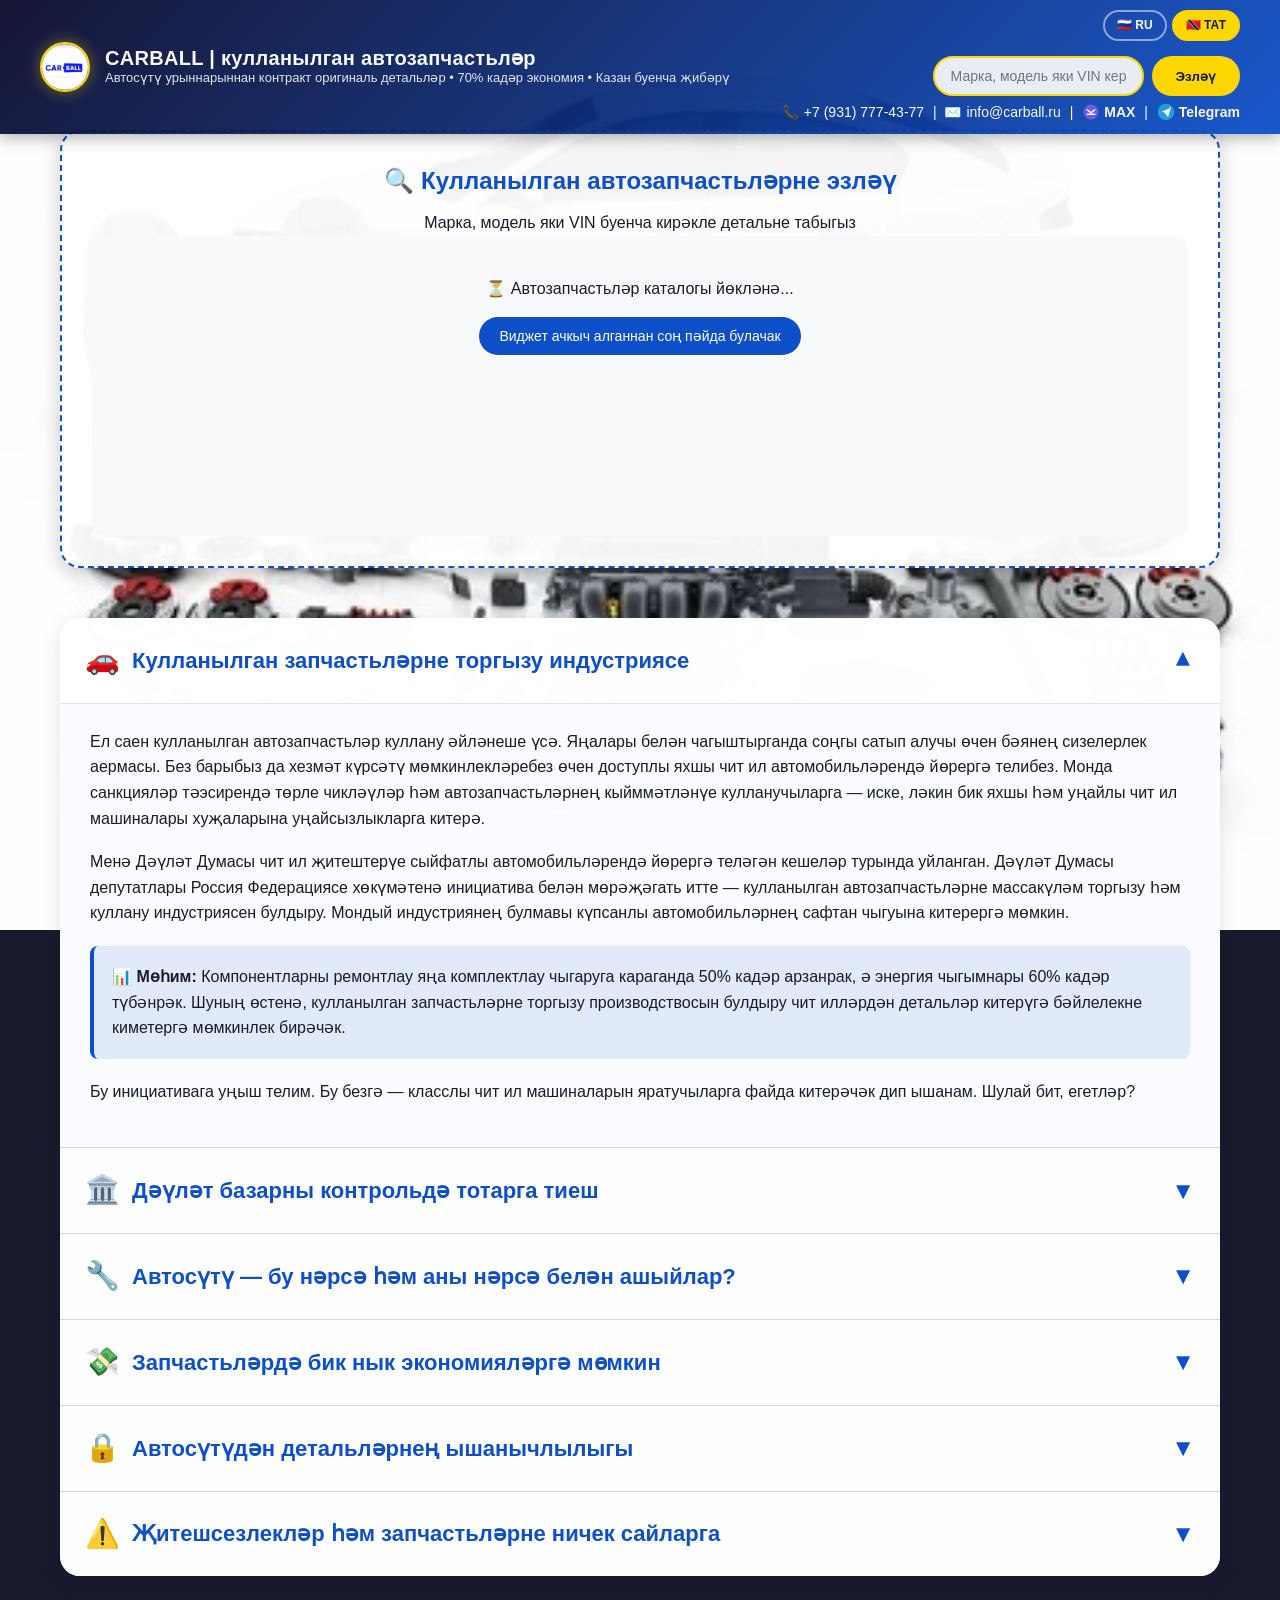
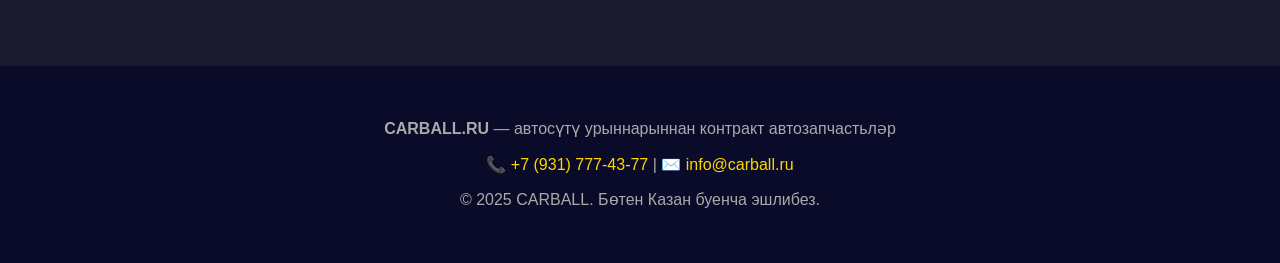
==== commit aa7660c7: "нопваы" ====
--- a/index-tt.html
+++ b/index-tt.html
@@ -2,284 +2,247 @@
 <html lang="tt">
 
 <head>
-  <meta charset="UTF-8">
-  <meta name="viewport" content="width=device-width, initial-scale=1.0">
-  <title>CARBALL | Кулланылган автозапчастьләр — контракт детальләр</title>
-  <meta name="description"
-    content="Автосүтү урыннарыннан контракт автозапчастьләр. 70% кадәр экономия, чит ил машиналары өчен оригиналь детальләр. Россия буенча җибәрү.">
-  <link rel="stylesheet" href="carbal.css">
+    <meta charset="UTF-8">
+    <meta name="viewport" content="width=device-width, initial-scale=1.0">
+    <title>CARBALL | Кулланылган автозапчастьләр — контракт детальләр</title>
+    <meta name="description"
+        content="Автосүтү урыннарыннан контракт автозапчастьләр. 70% кадәр экономия, чит ил машиналары өчен оригиналь детальләр. Россия буенча җибәрү.">
+    <link rel="stylesheet" href="carbal.css">
 </head>
 
 <body>
-  <div class="header">
-    <div class="header-container">
-      <div class="header-brand">
-        <img class="header-logo" src="CarBall.jpg" alt="CARBALL логотип">
-        <div class="header-title">
-          <h1>CARBALL <span>| кулланылган автозапчастьләр</span></h1>
-          <p>Автосүтү урыннарыннан контракт оригиналь детальләр • 70% кадәр экономия • Казан буенча җибәрү</p>
+    <div class="header">
+        <div class="header-container">
+            <div class="header-brand">
+                <img class="header-logo" src="CarBall.jpg" alt="CARBALL логотип">
+                <div class="header-title">
+                    <h1>CARBALL <span>| кулланылган автозапчастьләр</span></h1>
+                    <p>Автосүтү урыннарыннан контракт оригиналь детальләр • 70% кадәр экономия • Казан буенча җибәрү</p>
+                </div>
+            </div>
+            <div class="header-actions">
+                <div class="lang-switcher">
+                    <a href="index.html" class="lang-btn">🇷🇺 RU</a>
+                    <a href="index-tt.html" class="lang-btn active">🇹🇹 ТАТ</a>
+                </div>
+                <div class="header-search" id="headerSearch">
+                    <form id="searchForm" class="search-form">
+                        <input type="text" id="searchInput" placeholder="Марка, модель яки VIN кертегез" required>
+                        <button type="submit">Эзләү</button>
+                    </form>
+                    <div id="searchMessage" class="search-message" style="display: none;">
+                        <p>Кирәкле деталь табылмады? Безгә языгыз:</p>
+                        <div class="messenger-buttons">
+                            <a href="https://max.ru/u/f9LHodD0cOKyW_PyMCn3TG8A-3kUS9UyCfr7wXo9w1tSLUURU4xlGLUxYQs" target="_blank" class="msg-btn max-btn">
+                                <svg width="20" height="20" viewBox="0 0 24 24" fill="none" xmlns="http://www.w3.org/2000/svg" style="vertical-align: middle;">
+                                    <circle cx="12" cy="12" r="10" fill="#6C5CE7"/>
+                                    <path d="M7 9L12 13L17 9" stroke="white" stroke-width="2" stroke-linecap="round" stroke-linejoin="round"/>
+                                    <path d="M7 15H17" stroke="white" stroke-width="2" stroke-linecap="round"/>
+                                </svg>
+                                MAX
+                            </a>
+                            <a href="https://t.me/RafigZelenodolsk" target="_blank" class="msg-btn tg-btn">
+                                <svg width="20" height="20" viewBox="0 0 24 24" fill="none" xmlns="http://www.w3.org/2000/svg" style="vertical-align: middle;">
+                                    <circle cx="12" cy="12" r="11" fill="#229ED9"/>
+                                    <path d="M6.5 11.5L17.5 6.5L14.5 17.5L11 13L6.5 11.5Z" fill="white"/>
+                                    <path d="M11 13L14.5 17.5L17.5 6.5" stroke="white" stroke-width="1.5" stroke-linecap="round" stroke-linejoin="round"/>
+                                </svg>
+                                Telegram
+                            </a>
+                        </div>
+                    </div>
+                </div>
+                <div class="contacts">
+                    📞 <a href="tel:+79317774377" class="phone-link">+7 (931) 777-43-77</a> &nbsp;|&nbsp;
+                    ✉️ <a href="mailto:info@carball.ru">info@carball.ru</a> &nbsp;|&nbsp;
+                    <a href="https://max.ru/u/f9LHodD0cOKyW_PyMCn3TG8A-3kUS9UyCfr7wXo9w1tSLUURU4xlGLUxYQs" target="_blank" class="max-link" title="MAX аша язырга">
+                        <svg width="18" height="18" viewBox="0 0 24 24" fill="none" xmlns="http://www.w3.org/2000/svg" style="vertical-align: middle;">
+                            <circle cx="12" cy="12" r="10" fill="#6C5CE7"/>
+                            <path d="M7 9L12 13L17 9" stroke="white" stroke-width="2" stroke-linecap="round" stroke-linejoin="round"/>
+                            <path d="M7 15H17" stroke="white" stroke-width="2" stroke-linecap="round"/>
+                        </svg>
+                        <span class="max-text">MAX</span>
+                    </a> &nbsp;|&nbsp;
+                    <a href="https://t.me/RafigZelenodolsk" target="_blank" class="tg-link" title="Telegram аша язырга">
+                        <svg width="18" height="18" viewBox="0 0 24 24" fill="none" xmlns="http://www.w3.org/2000/svg" style="vertical-align: middle;">
+                            <circle cx="12" cy="12" r="11" fill="#229ED9"/>
+                            <path d="M6.5 11.5L17.5 6.5L14.5 17.5L11 13L6.5 11.5Z" fill="white"/>
+                            <path d="M11 13L14.5 17.5L17.5 6.5" stroke="white" stroke-width="1.5" stroke-linecap="round" stroke-linejoin="round"/>
+                        </svg>
+                        <span class="tg-text">Telegram</span>
+                    </a>
+                </div>
+            </div>
         </div>
-      </div>
-      <div class="header-actions">
-        <div class="lang-switcher">
-          <a href="index.html" class="lang-btn ">🇷🇺 RU</a>
-          <a href="index-tt.html" class="lang-btn active">🇹🇹 ТАТ</a>
+    </div>
+
+    <div class="container">
+        <div class="widget-area">
+            <h2>🔍 Кулланылган автозапчастьләрне эзләү</h2>
+            <p>Марка, модель яки VIN буенча кирәкле детальне табыгыз</p>
+            <div class="widget-placeholder" id="favto_catalog_widget">
+                <p>⏳ Автозапчастьләр каталогы йөкләнә...</p>
+                <div class="badge">Виджет ачкыч алганнан соң пәйда булачак</div>
+            </div>
         </div>
-        <div class="header-search" id="headerSearch">
-          <form id="searchForm" class="search-form">
-            <input type="text" id="searchInput" placeholder="Марка, модель яки VIN кертегез" required>
-            <button type="submit">Эзләү</button>
-          </form>
-          <div id="searchMessage" class="search-message" style="display: none;">
-            <p>Кирәкле деталь табылмады? Гариза калдырыгыз, без аны табарбыз.</p>
-            <a href="mailto:info@carball.ru?subject=Деталь%20сорау" class="request-btn">Гариза калдырырга</a>
-          </div>
+
+        <div class="tabs-container" id="tabsContainer">
+            <div class="tab">
+                <div class="tab-header" data-tab="1">
+                    <h3><span class="tab-icon">🚗</span> Кулланылган запчастьләрне торгызу индустриясе</h3>
+                    <span class="tab-arrow">▼</span>
+                </div>
+                <div class="tab-content">
+                    <div class="tab-inner">
+                        <p>Ел саен кулланылган автозапчастьләр куллану әйләнеше үсә. Яңалары белән чагыштырганда соңгы сатып алучы өчен бәянең сизелерлек аермасы. Без барыбыз да хезмәт күрсәтү мөмкинлекләребез өчен доступлы яхшы чит ил автомобильләрендә йөрергә телибез. Монда санкцияләр тәэсирендә төрле чикләүләр һәм автозапчастьләрнең кыйммәтләнүе кулланучыларга — иске, ләкин бик яхшы һәм уңайлы чит ил машиналары хуҗаларына уңайсызлыкларга китерә.</p>
+                        <p>Менә Дәүләт Думасы чит ил җитештерүе сыйфатлы автомобильләрендә йөрергә теләгән кешеләр турында уйланган. Дәүләт Думасы депутатлары Россия Федерациясе хөкүмәтенә инициатива белән мөрәҗәгать итте — кулланылган автозапчастьләрне массакүләм торгызу һәм куллану индустриясен булдыру. Мондый индустриянең булмавы күпсанлы автомобильләрнең сафтан чыгуына китерергә мөмкин.</p>
+                        <div class="highlight">📊 <strong>Мөһим:</strong> Компонентларны ремонтлау яңа комплектлау чыгаруга караганда 50% кадәр арзанрак, ә энергия чыгымнары 60% кадәр түбәнрәк. Шуның өстенә, кулланылган запчастьләрне торгызу производствосын булдыру чит илләрдән детальләр китерүгә бәйлелекне киметергә мөмкинлек бирәчәк.</div>
+                        <p>Бу инициативага уңыш телим. Бу безгә — класслы чит ил машиналарын яратучыларга файда китерәчәк дип ышанам. Шулай бит, егетләр?</p>
+                    </div>
+                </div>
+            </div>
+
+            <div class="tab">
+                <div class="tab-header" data-tab="2">
+                    <h3><span class="tab-icon">🏛️</span> Дәүләт базарны контрольдә тотарга тиеш</h3>
+                    <span class="tab-arrow">▼</span>
+                </div>
+                <div class="tab-content">
+                    <div class="tab-inner">
+                        <p>Соңгы 5 елда Россия Европа, Япония, Корея, Дубайдан иске автозапчастьләр тонналап кертелә торган урынга әверелде. Шулай ук автосүтү өчен кертелә торган машина комплектлары ел саен миллионнар белән исәпләнә. Һәм болар барысы да ил буйлап сатыла. Моннан тыш, ДТПдан соң иминият автомобильләре меңнәр белән җирле автосүтү үзәкләрен тутыра.</p>
+                        <p>Сүтүдән автозапчастьләр буенча әйләнеш гаять зур. Һәр көн саен автосүтү урыннарының саны арта бара. Һәм иң мөһиме — сорау бер секундка да туктамый. Чөнки иске запчастьләр бернинди контроль үтми, ә бу юлларда авария хәлләренә китерергә мөмкин. Шуның өстенә, иске детальләргә сорау ил урамнарында урлауларның артуына да сәбәп булырга мөмкин.</p>
+                        <p>Автосүтү урыннарына сорауны ОСАГО буенча ремонтта иске детальләрне куллануны рөхсәт итү факты арттырды. Төп мәсьәлә юл хәрәкәте иминлегенә кагыла. Аварияләрне булдырмау өчен сыйфатны бәяләү кирәк.</p>
+                    </div>
+                </div>
+            </div>
+
+            <div class="tab">
+                <div class="tab-header" data-tab="3">
+                    <h3><span class="tab-icon">🔧</span> Автосүтү — бу нәрсә һәм аны нәрсә белән ашыйлар?</h3>
+                    <span class="tab-arrow">▼</span>
+                </div>
+                <div class="tab-content">
+                    <div class="tab-inner">
+                        <h4>1 нче өлеш. Автосүтү нәрсә ул?</h4>
+                        <p>Автосүтү — ДТПдан соң да, Европа, Япония, Кореядән автосүтү өчен кертелгән, кулланышта булган автомобильләрдән автозапчастьләр салына торган, җентекләп караганнан һәм алга таба куркынычсыз куллануга яраклылыгын тикшергәннән соң сатуга куела торган остаханә.</p>
+                        <h4>2 нче өлеш. Контракт запчастьләр</h4>
+                        <p>Россия чынбарлыгында автосүтү урыннары еш кына аварияләрдән соңгы металлолом булып тора. Автомобиль сүтү өчен чит илдән кертелгәндә исә башка мәсьәлә. Алар контракт дип атала. Нигездә йөгерешне теркиләр, тулы машинаны сыныйлар, компрессияне тикшерәләр, йөреш өлешен капшап карыйлар һәм сүтүгә керешәләр. Мондый автосүтү урыннарында детальләр оригиналь, импорт, туган.</p>
+                        <h4>3 нче өлеш. Сыйфатны кайда эзләргә?</h4>
+                        <p>Шулай да, анда да, монда да сыйфатлы, әле бик яхшы калдык ресурслы детальләр табу реаль. Шалтыратыгыз, языгыз — безнең белгечләр сезгә вакытны һәм нервларны сакларга ярдәм итәчәк. Безнең интернет-кибеттә нәкъ менә контракт автосүтү автозапчастьләре тәкъдим ителә, алар керүдә тикшерелгән һәм алга таба куллану өчен билгеле бер ресурска ия.</p>
+                        <div class="benefits-mini">
+                            <div class="benefit-mini"><strong>💰 70% кадәр экономия</strong> Яңа деталь берничә тапкыр кыйммәтрәк</div>
+                            <div class="benefit-mini"><strong>🔧 Оригиналь сыйфат</strong> Алдынгы брендлардан контракт запчастьләр</div>
+                            <div class="benefit-mini"><strong>🚚 Россия буенча җибәрү</strong> Теләсә кайсы төбәккә тиз озату</div>
+                            <div class="benefit-mini"><strong>📦 Заказ буенча сайлау</strong> Хәтта сирәк детальне дә табабыз</div>
+                        </div>
+                    </div>
+                </div>
+            </div>
+
+            <div class="tab">
+                <div class="tab-header" data-tab="4">
+                    <h3><span class="tab-icon">💸</span> Запчастьләрдә бик нык экономияләргә мөмкин</h3>
+                    <span class="tab-arrow">▼</span>
+                </div>
+                <div class="tab-content">
+                    <div class="tab-inner">
+                        <p>Нигездә автосүтүгә мөрәҗәгать итүнең төп факторы — яңа автозапчастьнең бик югары бәясе. Кагыйдә буларак, кибеттән яңа детальнең бәясе иске кулланылганныкына караганда күп тапкырларга кыйммәтрәк. Ә кайвакыт запчастьнең оригинальлеге һәм сирәклеге очрагында аерма гаять зур булырга мөмкин, һәм автоһәвәскәрләргә чарасыздан автосүтүчеләргә мөрәҗәгать итәргә туры килә.</p>
+                        <p>Яңа оригиналь автозапчастьләр базарын тотарга авырлык белән тырышучы тәэмин итүчеләр белән хәзерге кризис вакытында еш кына кирәкле запчастьне табу бик авыр була. Бара торган вакыйгалар нәтиҗәсендә автосүтү төрле модельдәге чит ил машиналары клиентлары өчен шундый кирәкле һәм зарур урын булып тора.</p>
+                    </div>
+                </div>
+            </div>
+
+            <div class="tab">
+                <div class="tab-header" data-tab="5">
+                    <h3><span class="tab-icon">🔒</span> Автосүтүдән детальләрнең ышанычлылыгы</h3>
+                    <span class="tab-arrow">▼</span>
+                </div>
+                <div class="tab-content">
+                    <div class="tab-inner">
+                        <p>Һичшиксез, кулланучыда акыллы һәм хаклы сорау туа — автосүтүдән автозапчастьләр ни дәрәҗәдә ышанычлы? Запчасть инде эксплуатациядә булган һәм хезмәт ресурсы кимрәк булуы барысын да сагайта.</p>
+                        <p>Чынлыкта исә автосүтү урыннарыннан сатып алына торган запчастьләр бик сыйфатлы һәм күпчелек очракта яңаларыннан калышмый. Чөнки нигездә детальләр зур йөгереш туплый алмаган бәрелгән автомобильләрдән салына. Һәм кулланылган запчастьләр базарындагы көндәшлек автосүтүчеләрнең абруен сакларга мәҗбүр итә — һәркем үз репутациясен кадерли һәм яраксыз товар сатмаячак.</p>
+                    </div>
+                </div>
+            </div>
+
+            <div class="tab">
+                <div class="tab-header" data-tab="6">
+                    <h3><span class="tab-icon">⚠️</span> Җитешсезлекләр һәм запчастьләрне ничек сайларга</h3>
+                    <span class="tab-arrow">▼</span>
+                </div>
+                <div class="tab-content">
+                    <div class="tab-inner">
+                        <h4>Сатып алу җитешсезлекләре</h4>
+                        <p><strong>Зур ассортимент.</strong> Әйе, бу өстенлек тә, җитешсезлек тә. Теләгән автозапчастьне сайлау өчен клиентлар күп вариантлар карый. Шуңа күрә без сезгә вакытны экономияләргә һәм профессионалларга ышанырга тәкъдим итәбез.</p>
+                        <p><strong>Тәкъдим ителгән детальләрнең сыйфаты.</strong> Клиентларда яңа автозапчастьләргә ышаныч кулланышта булганнарына караганда югарырак. Ләкин хәзерге чынбарлыкта хәтта яңа запчасть тә озын хезмәт итүгә гарантия бирми. Иске детальне сатып алып, клиент артык түләми.</p>
+                        <p><strong>Иске детальләргә гарантия.</strong> Ул кечкенә яки бөтенләй юк. Дөресен әйткәндә, яңаларына да гарантия юк диярлек, яки кайтару өчен бик күп процедуралар үтәргә кирәк.</p>
+                        <h4>✅ Автосүтүдән запчастьләрне ничек сайларга</h4>
+                        <p><strong>Йөреш өлеше.</strong> Сайлаганда детальнең тузуы 45 проценттан артмаска тиешлеген җитәкчелеккә алырга кирәк. Иминлектә бернинди дә экономияләргә ярамый. СТОда урнаштырганда осталар белән киңәшләшегез.</p>
+                        <p><strong>Кузов өлешләре.</strong> Кузов өлешләрен сайлаганда һәрвакыт җентекләп карагыз, шпаклёвка катламы астында рихтланган һәм яшерелгән детальләргә юлыкмас өчен.</p>
+                        <p><strong>Салон.</strong> Монда үзегезнең иске автомобилегезнең үзгәрүеннән рәхәтләнеп кенә буласыз. Барысын да табабыз һәм сезнең тимер атыгызны яңартабыз!</p>
+                    </div>
+                </div>
+            </div>
         </div>
-        <div class="contacts">
-          📞 <a href="tel:+79317774377" class="phone-link">+7 (931) 777-43-77</a> &nbsp;|&nbsp;
-          <p>
-            <a href="https://max.ru/u/f9LHodD0cOKyW_PyMCn3TG8A-3kUS9UyCfr7wXo9w1tSLUURU4xlGLUxYQs" target="_blank"
-              class="max-link">
-              <svg width="20" height="20" viewBox="0 0 24 24" fill="none" xmlns="http://www.w3.org/2000/svg"
-                style="vertical-align: middle;">
-                <circle cx="12" cy="12" r="10" fill="#6C5CE7" />
-                <path d="M7 9L12 13L17 9" stroke="white" stroke-width="2" stroke-linecap="round"
-                  stroke-linejoin="round" />
-                <path d="M7 15H17" stroke="white" stroke-width="2" stroke-linecap="round" />
-              </svg>
-              Язырга MAX
-            </a>
-          </p>
-          <a href="https://t.me/RafigZelenodolsk" target="_blank" class="tg-link" title="Написать в Telegram">
-            <svg width="18" height="18" viewBox="0 0 24 24" fill="none" xmlns="http://www.w3.org/2000/svg"
-              style="vertical-align: middle;">
-              <circle cx="12" cy="12" r="11" fill="#229ED9" />
-              <path d="M6.5 11.5L17.5 6.5L14.5 17.5L11 13L6.5 11.5Z" fill="white" />
-              <path d="M11 13L14.5 17.5L17.5 6.5" stroke="white" stroke-width="1.5" stroke-linecap="round"
-                stroke-linejoin="round" />
-            </svg>
-            <span class="tg-text">Telegram</span>
-          </a>
-        </div>
-      </div>
     </div>
-  </div>
-
-  <div class="container">
-    <div class="widget-area">
-      <h2>🔍 Кулланылган автозапчастьләрне эзләү</h2>
-      <p>Марка, модель яки VIN буенча кирәкле детальне табыгыз</p>
-      <div class="widget-placeholder" id="favto_catalog_widget">
-        <p>⏳ Автозапчастьләр каталогы йөкләнә...</p>
-        <div class="badge">Виджет ачкыч алганнан соң пәйда булачак</div>
-      </div>
+
+    <div class="footer">
+        <p><strong>CARBALL.RU</strong> — автосүтү урыннарыннан контракт автозапчастьләр</p>
+        <p>📞 <a href="tel:+79317774377">+7 (931) 777-43-77</a> | ✉️ <a href="mailto:info@carball.ru">info@carball.ru</a></p>
+        <p>© 2025 CARBALL. Бөтен Казан буенча эшлибез.</p>
     </div>
 
-    <div class="tabs-container" id="tabsContainer">
-      <div class="tab">
-        <div class="tab-header" data-tab="1">
-          <h3><span class="tab-icon">🚗</span> Кулланылган запчастьләрне торгызу индустриясе</h3>
-          <span class="tab-arrow">▼</span>
-        </div>
-        <div class="tab-content">
-          <div class="tab-inner">
-            <p>Ел саен кулланылган автозапчастьләр куллану әйләнеше үсә. Яңалары белән чагыштырганда соңгы сатып алучы
-              өчен
-              бәянең сизелерлек аермасы. Без барыбыз да хезмәт күрсәтү мөмкинлекләребез өчен доступлы яхшы чит ил
-              автомобильләрендә йөрергә телибез. Монда санкцияләр тәэсирендә төрле чикләүләр һәм автозапчастьләрнең
-              кыйммәтләнүе кулланучыларга — иске, ләкин бик яхшы һәм уңайлы чит ил машиналары хуҗаларына уңайсызлыкларга
-              китерә.</p>
-            <p>Менә Дәүләт Думасы чит ил җитештерүе сыйфатлы автомобильләрендә йөрергә теләгән кешеләр турында уйланган.
-              Дәүләт Думасы депутатлары Россия Федерациясе хөкүмәтенә инициатива белән мөрәҗәгать итте — кулланылган
-              автозапчастьләрне массакүләм торгызу һәм куллану индустриясен булдыру. Мондый индустриянең булмавы
-              күпсанлы автомобильләрнең сафтан чыгуына китерергә мөмкин.</p>
-            <div class="highlight">📊 <strong>Мөһим:</strong> Компонентларны ремонтлау яңа комплектлау чыгаруга
-              караганда 50% кадәр арзанрак, ә энергия чыгымнары 60% кадәр түбәнрәк. Шуның өстенә, кулланылган
-              запчастьләрне
-              торгызу производствосын булдыру чит илләрдән детальләр китерүгә бәйлелекне киметергә мөмкинлек бирәчәк.
-            </div>
-            <p>Бу инициативага уңыш телим. Бу безгә — класслы чит ил машиналарын яратучыларга файда китерәчәк дип
-              ышанам. Шулай бит, егетләр?</p>
-          </div>
-        </div>
-      </div>
-
-      <div class="tab">
-        <div class="tab-header" data-tab="2">
-          <h3><span class="tab-icon">🏛️</span> Дәүләт базарны контрольдә тотарга тиеш</h3>
-          <span class="tab-arrow">▼</span>
-        </div>
-        <div class="tab-content">
-          <div class="tab-inner">
-            <p>Соңгы 5 елда Россия Европа, Япония, Корея, Дубайдан иске автозапчастьләр тонналап кертелә торган урынга
-              әверелде. Шулай ук автосүтү өчен кертелә торган машина комплектлары ел саен миллионнар белән исәпләнә. Һәм
-              болар барысы да ил буйлап сатыла. Моннан тыш, ДТПдан соң иминият автомобильләре меңнәр белән җирле
-              автосүтү үзәкләрен тутыра.</p>
-            <p>Сүтүдән автозапчастьләр буенча әйләнеш гаять зур. Һәр көн саен автосүтү урыннарының саны арта бара. Һәм
-              иң мөһиме — сорау бер секундка да туктамый. Чөнки иске запчастьләр бернинди контроль үтми, ә бу юлларда
-              авария хәлләренә китерергә мөмкин. Шуның өстенә, иске детальләргә сорау ил урамнарында урлауларның артуына
-              да сәбәп булырга мөмкин.</p>
-            <p>Автосүтү урыннарына сорауны ОСАГО буенча ремонтта иске детальләрне куллануны рөхсәт итү факты арттырды.
-              Төп мәсьәлә юл хәрәкәте иминлегенә кагыла. Аварияләрне булдырмау өчен сыйфатны бәяләү кирәк.</p>
-          </div>
-        </div>
-      </div>
-
-      <div class="tab">
-        <div class="tab-header" data-tab="3">
-          <h3><span class="tab-icon">🔧</span> Автосүтү — бу нәрсә һәм аны нәрсә белән ашыйлар?</h3>
-          <span class="tab-arrow">▼</span>
-        </div>
-        <div class="tab-content">
-          <div class="tab-inner">
-            <h4>1 нче өлеш. Автосүтү нәрсә ул?</h4>
-            <p>Автосүтү — ДТПдан соң да, Европа, Япония, Кореядән автосүтү өчен кертелгән, кулланышта булган
-              автомобильләрдән автозапчастьләр салына торган, җентекләп караганнан һәм алга таба куркынычсыз куллануга
-              яраклылыгын тикшергәннән соң сатуга куела торган остаханә.</p>
-            <h4>2 нче өлеш. Контракт запчастьләр</h4>
-            <p>Россия чынбарлыгында автосүтү урыннары еш кына аварияләрдән соңгы металлолом булып тора. Автомобиль сүтү
-              өчен чит илдән кертелгәндә исә башка мәсьәлә. Алар контракт дип атала. Нигездә йөгерешне теркиләр, тулы
-              машинаны сыныйлар, компрессияне тикшерәләр, йөреш өлешен капшап карыйлар һәм сүтүгә керешәләр. Мондый
-              автосүтү урыннарында детальләр оригиналь, импорт, туган.</p>
-            <h4>3 нче өлеш. Сыйфатны кайда эзләргә?</h4>
-            <p>Шулай да, анда да, монда да сыйфатлы, әле бик яхшы калдык ресурслы детальләр табу реаль. Шалтыратыгыз,
-              языгыз — безнең белгечләр сезгә вакытны һәм нервларны сакларга ярдәм итәчәк. Безнең интернет-кибеттә нәкъ
-              менә контракт автосүтү автозапчастьләре тәкъдим ителә, алар керүдә тикшерелгән һәм алга таба куллану өчен
-              билгеле бер ресурска ия.</p>
-            <div class="benefits-mini">
-              <div class="benefit-mini"><strong>💰 70% кадәр экономия</strong> Яңа деталь берничә тапкыр кыйммәтрәк
-              </div>
-              <div class="benefit-mini"><strong>🔧 Оригиналь сыйфат</strong> Алдынгы брендлардан контракт запчастьләр
-              </div>
-              <div class="benefit-mini"><strong>🚚 Россия буенча җибәрү</strong> Теләсә кайсы төбәккә тиз озату</div>
-              <div class="benefit-mini"><strong>📦 Заказ буенча сайлау</strong> Хәтта сирәк детальне дә табабыз</div>
-            </div>
-          </div>
-        </div>
-      </div>
-
-      <div class="tab">
-        <div class="tab-header" data-tab="4">
-          <h3><span class="tab-icon">💸</span> Запчастьләрдә бик нык экономияләргә мөмкин</h3>
-          <span class="tab-arrow">▼</span>
-        </div>
-        <div class="tab-content">
-          <div class="tab-inner">
-            <p>Нигездә автосүтүгә мөрәҗәгать итүнең төп факторы — яңа автозапчастьнең бик югары бәясе. Кагыйдә буларак,
-              кибеттән яңа детальнең бәясе иске кулланылганныкына караганда күп тапкырларга кыйммәтрәк. Ә кайвакыт
-              запчастьнең оригинальлеге һәм сирәклеге очрагында аерма гаять зур булырга мөмкин, һәм автоһәвәскәрләргә
-              чарасыздан автосүтүчеләргә мөрәҗәгать итәргә туры килә.</p>
-            <p>Яңа оригиналь автозапчастьләр базарын тотарга авырлык белән тырышучы тәэмин итүчеләр белән хәзерге кризис
-              вакытында еш кына кирәкле запчастьне табу бик авыр була. Бара торган вакыйгалар нәтиҗәсендә автосүтү төрле
-              модельдәге чит ил машиналары клиентлары өчен шундый кирәкле һәм зарур урын булып тора.</p>
-          </div>
-        </div>
-      </div>
-
-      <div class="tab">
-        <div class="tab-header" data-tab="5">
-          <h3><span class="tab-icon">🔒</span> Автосүтүдән детальләрнең ышанычлылыгы</h3>
-          <span class="tab-arrow">▼</span>
-        </div>
-        <div class="tab-content">
-          <div class="tab-inner">
-            <p>Һичшиксез, кулланучыда акыллы һәм хаклы сорау туа — автосүтүдән автозапчастьләр ни дәрәҗәдә ышанычлы?
-              Запчасть инде эксплуатациядә булган һәм хезмәт ресурсы кимрәк булуы барысын да сагайта.</p>
-            <p>Чынлыкта исә автосүтү урыннарыннан сатып алына торган запчастьләр бик сыйфатлы һәм күпчелек очракта
-              яңаларыннан калышмый. Чөнки нигездә детальләр зур йөгереш туплый алмаган бәрелгән автомобильләрдән салына.
-              Һәм кулланылган запчастьләр базарындагы көндәшлек автосүтүчеләрнең абруен сакларга мәҗбүр итә — һәркем үз
-              репутациясен кадерли һәм яраксыз товар сатмаячак.</p>
-          </div>
-        </div>
-      </div>
-
-      <div class="tab">
-        <div class="tab-header" data-tab="6">
-          <h3><span class="tab-icon">⚠️</span> Җитешсезлекләр һәм запчастьләрне ничек сайларга</h3>
-          <span class="tab-arrow">▼</span>
-        </div>
-        <div class="tab-content">
-          <div class="tab-inner">
-            <h4>Сатып алу җитешсезлекләре</h4>
-            <p><strong>Зур ассортимент.</strong> Әйе, бу өстенлек тә, җитешсезлек тә. Теләгән автозапчастьне сайлау өчен
-              клиентлар күп вариантлар карый. Шуңа күрә без сезгә вакытны экономияләргә һәм профессионалларга ышанырга
-              тәкъдим итәбез.</p>
-            <p><strong>Тәкъдим ителгән детальләрнең сыйфаты.</strong> Клиентларда яңа автозапчастьләргә ышаныч
-              кулланышта булганнарына караганда югарырак. Ләкин хәзерге чынбарлыкта хәтта яңа запчасть тә озын хезмәт
-              итүгә гарантия бирми. Иске детальне сатып алып, клиент артык түләми.</p>
-            <p><strong>Иске детальләргә гарантия.</strong> Ул кечкенә яки бөтенләй юк. Дөресен әйткәндә, яңаларына да
-              гарантия юк диярлек, яки кайтару өчен бик күп процедуралар үтәргә кирәк.</p>
-            <h4>✅ Автосүтүдән запчастьләрне ничек сайларга</h4>
-            <p><strong>Йөреш өлеше.</strong> Сайлаганда детальнең тузуы 45 проценттан артмаска тиешлеген җитәкчелеккә
-              алырга кирәк. Иминлектә бернинди дә экономияләргә ярамый. СТОда урнаштырганда осталар белән киңәшләшегез.
-            </p>
-            <p><strong>Кузов өлешләре.</strong> Кузов өлешләрен сайлаганда һәрвакыт җентекләп карагыз, шпаклёвка катламы
-              астында рихтланган һәм яшерелгән детальләргә юлыкмас өчен.</p>
-            <p><strong>Салон.</strong> Монда үзегезнең иске автомобилегезнең үзгәрүеннән рәхәтләнеп кенә буласыз.
-              Барысын да табабыз һәм сезнең тимер атыгызны яңартабыз!</p>
-          </div>
-        </div>
-      </div>
-    </div>
-  </div>
-
-  <div class="footer">
-    <p><strong>CARBALL.RU</strong> — автосүтү урыннарыннан контракт автозапчастьләр</p>
-    <p>📞 <a href="tel:+79317774377">+7 (931) 777-43-77</a> | ✉️ <a href="mailto:info@carball.ru">info@carball.ru</a>
-    </p>
-    <p>© 2025 CARBALL. Бөтен Казан буенча эшлибез.</p>
-  </div>
-
-  <div class="go-top" id="goTop">↑</div>
-
-  <script>
-    const tabs = document.querySelectorAll('.tab');
-    tabs.forEach(tab => {
-      const header = tab.querySelector('.tab-header');
-      header.addEventListener('click', () => {
-        tabs.forEach(otherTab => {
-          if (otherTab !== tab && otherTab.classList.contains('active')) {
-            otherTab.classList.remove('active');
-          }
-        });
-        tab.classList.toggle('active');
-      });
-    });
-    if (tabs.length > 0) tabs[0].classList.add('active');
-
-    const goTop = document.getElementById('goTop');
-    window.addEventListener('scroll', () => {
-      goTop.classList.toggle('show', window.scrollY > 300);
-    });
-    goTop.addEventListener('click', () => {
-      window.scrollTo({ top: 0, behavior: 'smooth' });
-    });
-  </script>
-  <div id='widget_place' style="width: auto;"></div>
-  <script type="text/javascript">
-    (function () {
-      window.WIDGET_config_bg_color = '#ffffff';
-      window.WIDGET_config_btn_color = '#0d4fc8';
-      window.WIDGET_email = 'info@carball.ru';
-      window.WIDGET_phone = '+7 (931) 777-43-77';
-      window.WIDGET_result_count = 10;
-      window.WIDGET_config_personal_key = '26cfc50439f9e73dd5b4d7d515798b8c';
-      window.WIDGET_show_prices = true;
-      window.WIDGET_price_percentage = 0;
-      window.WIDGET_element = 'widget_container';
-      window.WIDGET_currency = "rub"
-      var script = document.createElement('script');
-      script.type = 'text/javascript';
-      script.async = true;
-      script.src = "https://static.f-avto.by/widgets/catalog/legacy.js";
-      document.getElementById('widget_place').appendChild(script);
-    })();
-    document.getElementById('searchForm').addEventListener('submit', function (e) {
-      e.preventDefault();
-      // Можно получить значение из input, если нужно
-      // const query = document.getElementById('searchInput').value.trim();
-      document.getElementById('searchMessage').style.display = 'inline-block';
-      this.style.display = 'none'; // скрываем форму поиска
-    });
-  </script>
-</body>+    <div class="go-top" id="goTop">↑</div>
+
+    <script>
+        const tabs = document.querySelectorAll('.tab');
+        tabs.forEach(tab => {
+            const header = tab.querySelector('.tab-header');
+            header.addEventListener('click', () => {
+                tabs.forEach(otherTab => {
+                    if (otherTab !== tab && otherTab.classList.contains('active')) {
+                        otherTab.classList.remove('active');
+                    }
+                });
+                tab.classList.toggle('active');
+            });
+        });
+        if (tabs.length > 0) tabs[0].classList.add('active');
+
+        const goTop = document.getElementById('goTop');
+        window.addEventListener('scroll', () => {
+            goTop.classList.toggle('show', window.scrollY > 300);
+        });
+        goTop.addEventListener('click', () => {
+            window.scrollTo({ top: 0, behavior: 'smooth' });
+        });
+
+        document.getElementById('searchForm').addEventListener('submit', function (e) {
+            e.preventDefault();
+            document.getElementById('searchMessage').style.display = 'inline-block';
+            this.style.display = 'none';
+        });
+    </script>
+    <div id='widget_place' style="width: auto;"></div>
+    <script type="text/javascript">
+        (function () {
+            window.WIDGET_config_bg_color = '#ffffff';
+            window.WIDGET_config_btn_color = '#0d4fc8';
+            window.WIDGET_email = 'info@carball.ru';
+            window.WIDGET_phone = '+7 (931) 777-43-77';
+            window.WIDGET_result_count = 10;
+            window.WIDGET_config_personal_key = '26cfc50439f9e73dd5b4d7d515798b8c';
+            window.WIDGET_show_prices = true;
+            window.WIDGET_price_percentage = 0;
+            window.WIDGET_element = 'widget_container';
+            window.WIDGET_currency = "rub"
+            var script = document.createElement('script');
+            script.type = 'text/javascript';
+            script.async = true;
+            script.src = "https://static.f-avto.by/widgets/catalog/legacy.js";
+            document.getElementById('widget_place').appendChild(script);
+        })();
+    </script>
+</body>
+
+</html>
--- a/carbal.css
+++ b/carbal.css
@@ -28,12 +28,11 @@
   left: 0;
   right: 0;
   z-index: 1000;
-  min-height: 100px;
-  /* шапка будет растягиваться, если контента больше */
-  padding: 10px 20px;
+  min-height: 100px; /* было height: 100px; */
   display: flex;
   align-items: center;
   justify-content: center;
+  padding: 10px 20px; /* добавлен вертикальный отступ */
   box-shadow: 0 4px 15px rgba(0, 0, 0, 0.3);
 }
 
@@ -42,7 +41,6 @@
   align-items: center;
   justify-content: space-between;
   flex-wrap: wrap;
-  /* ДОБАВЛЕНО для переноса поиска */
   width: 100%;
   max-width: 1200px;
   gap: 20px;
@@ -126,41 +124,7 @@
   border-color: #ffd700;
 }
 
-.contacts {
-  font-size: 14px;
-  white-space: nowrap;
-}
-
-.contacts a {
-  color: #f8f9fa;
-  text-decoration: none;
-}
-
-.phone-link:hover {
-  text-decoration: underline;
-}
-
-/* ========== ПОИСК В ШАПКЕ (новый блок) ========== */
-
-.max-link {
-  display: inline-flex;
-  align-items: center;
-  gap: 4px;
-  text-decoration: none;
-  color: #f8f9fa;
-  font-weight: bold;
-  transition: opacity 0.3s;
-}
-
-.max-link:hover {
-  opacity: 0.8;
-}
-
-.max-text {
-  font-size: 14px;
-  /* можно подстроить */
-}
-
+/* ========== ПОИСК В ШАПКЕ ========== */
 .header-search {
   flex: 1 1 100%;
   margin-top: 10px;
@@ -218,19 +182,76 @@
   margin: 0 0 8px;
 }
 
-.request-btn {
-  display: inline-block;
-  background: #0d4fc8;
-  color: white;
-  padding: 8px 20px;
+.messenger-buttons {
+  display: flex;
+  flex-wrap: wrap;
+  justify-content: center;
+  gap: 10px;
+  margin-top: 8px;
+}
+
+.msg-btn {
+  display: inline-flex;
+  align-items: center;
+  gap: 6px;
+  padding: 8px 18px;
   border-radius: 25px;
   text-decoration: none;
   font-weight: bold;
-  transition: background 0.3s;
-}
-
-.request-btn:hover {
-  background: #0a3a9e;
+  color: white;
+  transition: opacity 0.3s;
+}
+
+.msg-btn:hover {
+  opacity: 0.85;
+}
+
+.max-btn {
+  background: #6C5CE7;
+}
+
+.tg-btn {
+  background: #229ED9;
+}
+
+/* ========== КОНТАКТЫ В ШАПКЕ ========== */
+.contacts {
+  font-size: 14px;
+  white-space: nowrap;
+  display: flex;
+  align-items: center;
+  flex-wrap: wrap;
+  gap: 5px;
+}
+
+.contacts a {
+  color: #f8f9fa;
+  text-decoration: none;
+}
+
+.phone-link:hover {
+  text-decoration: underline;
+}
+
+.max-link,
+.tg-link {
+  display: inline-flex;
+  align-items: center;
+  gap: 4px;
+  text-decoration: none;
+  color: #f8f9fa;
+  font-weight: bold;
+  transition: opacity 0.3s;
+}
+
+.max-link:hover,
+.tg-link:hover {
+  opacity: 0.8;
+}
+
+.max-text,
+.tg-text {
+  font-size: 14px;
 }
 
 /* ========== ОСНОВНОЙ КОНТЕЙНЕР ========== */
@@ -430,30 +451,10 @@
   background: #0a3a9e;
 }
 
-.tg-link {
-  display: inline-flex;
-  align-items: center;
-  gap: 4px;
-  text-decoration: none;
-  color: #f8f9fa;
-  font-weight: bold;
-  transition: opacity 0.3s;
-}
-
-.tg-link:hover {
-  opacity: 0.8;
-}
-
-.tg-text {
-  font-size: 14px;
-}
-
 /* ========== АДАПТИВНОСТЬ ========== */
 @media (max-width: 768px) {
   .header {
-    height: auto;
     padding: 8px 10px;
-    justify-content: center;
     gap: 5px;
   }
 
@@ -483,15 +484,13 @@
 
   .header-title p {
     display: none;
-    /* скрываем подзаголовок на маленьких экранах для экономии места */
   }
 
   .header-actions {
-    flex-direction: row;
+    flex-direction: column;
     align-items: center;
-    justify-content: center;
-    gap: 10px;
-    flex-wrap: wrap;
+    gap: 8px;
+    width: 100%;
   }
 
   .lang-switcher {
@@ -506,16 +505,13 @@
 
   .contacts {
     font-size: 12px;
-    white-space: nowrap;
-  }
-
-  .container {
-    padding-top: 100px;
-  }
-
-  /* Поиск в шапке на мобильных */
+    justify-content: center;
+    white-space: normal;
+  }
+
   .header-search {
-    margin-top: 8px;
+    margin-top: 5px;
+    width: 100%;
   }
 
   .search-form {
@@ -528,18 +524,17 @@
     width: 100%;
   }
 
-  .max-text {
-    display: none;
-    /* останется только иконка */
+  .container {
+    padding-top: 200px; /* больше, чтобы не перекрывало высокую шапку */
   }
 
   .max-text,
   .tg-text {
-    display: none;
-  }
-}
-
-/* ========== ДОПОЛНИТЕЛЬНЫЕ ПРАВКИ ========== */
+    display: none; /* оставляем только иконки */
+  }
+}
+
+/* ========== ДОПОЛНИТЕЛЬНО ========== */
 .lang-btn.active,
 .lang-btn.active:hover {
   background: #ffd700 !important;
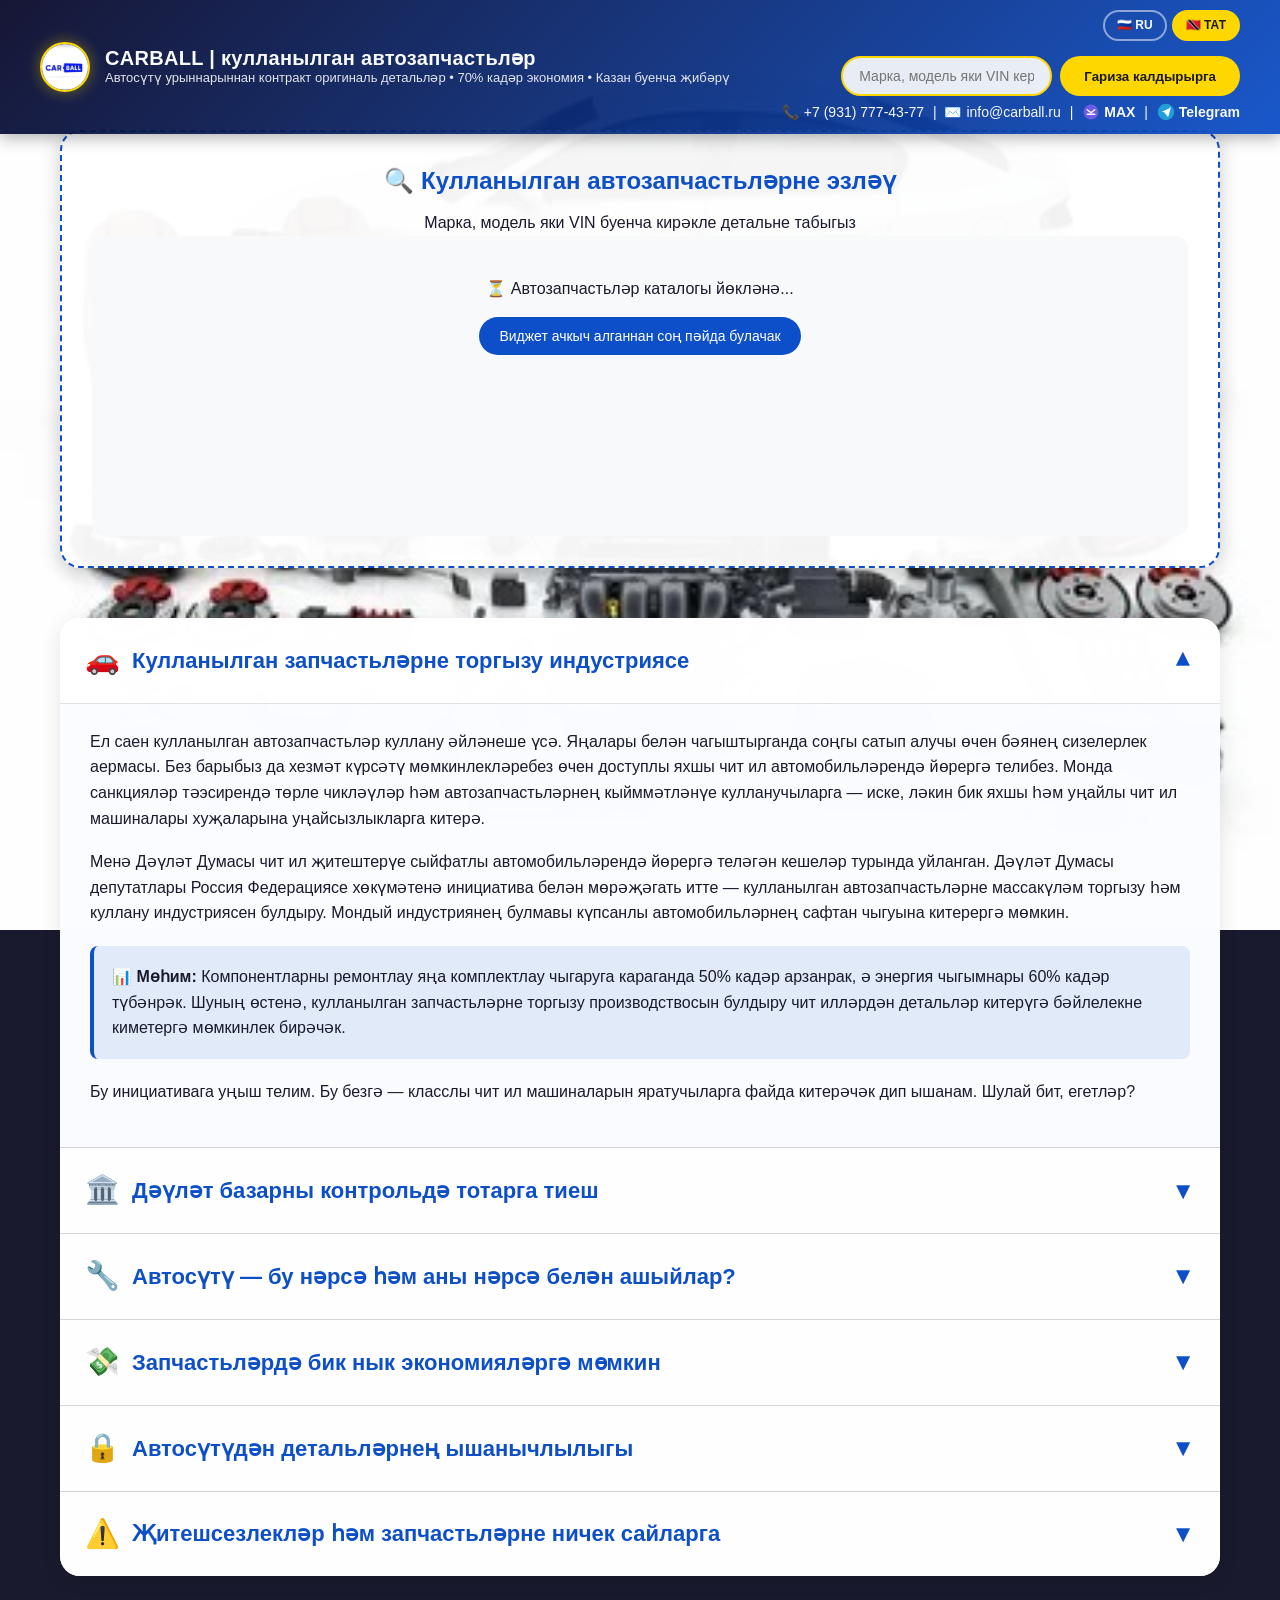
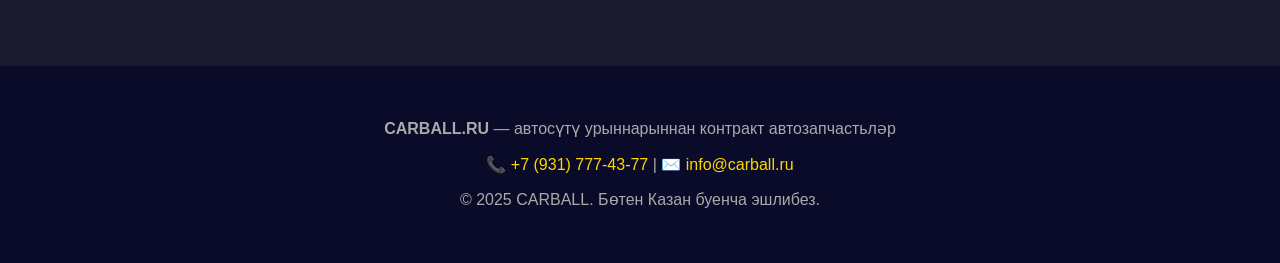
==== commit 64b858dc: "ytgg" ====
--- a/index-tt.html
+++ b/index-tt.html
@@ -28,7 +28,7 @@
                 <div class="header-search" id="headerSearch">
                     <form id="searchForm" class="search-form">
                         <input type="text" id="searchInput" placeholder="Марка, модель яки VIN кертегез" required>
-                        <button type="submit">Эзләү</button>
+                        <button type="submit">Гариза калдырырга</button>
                     </form>
                     <div id="searchMessage" class="search-message" style="display: none;">
                         <p>Кирәкле деталь табылмады? Безгә языгыз:</p>
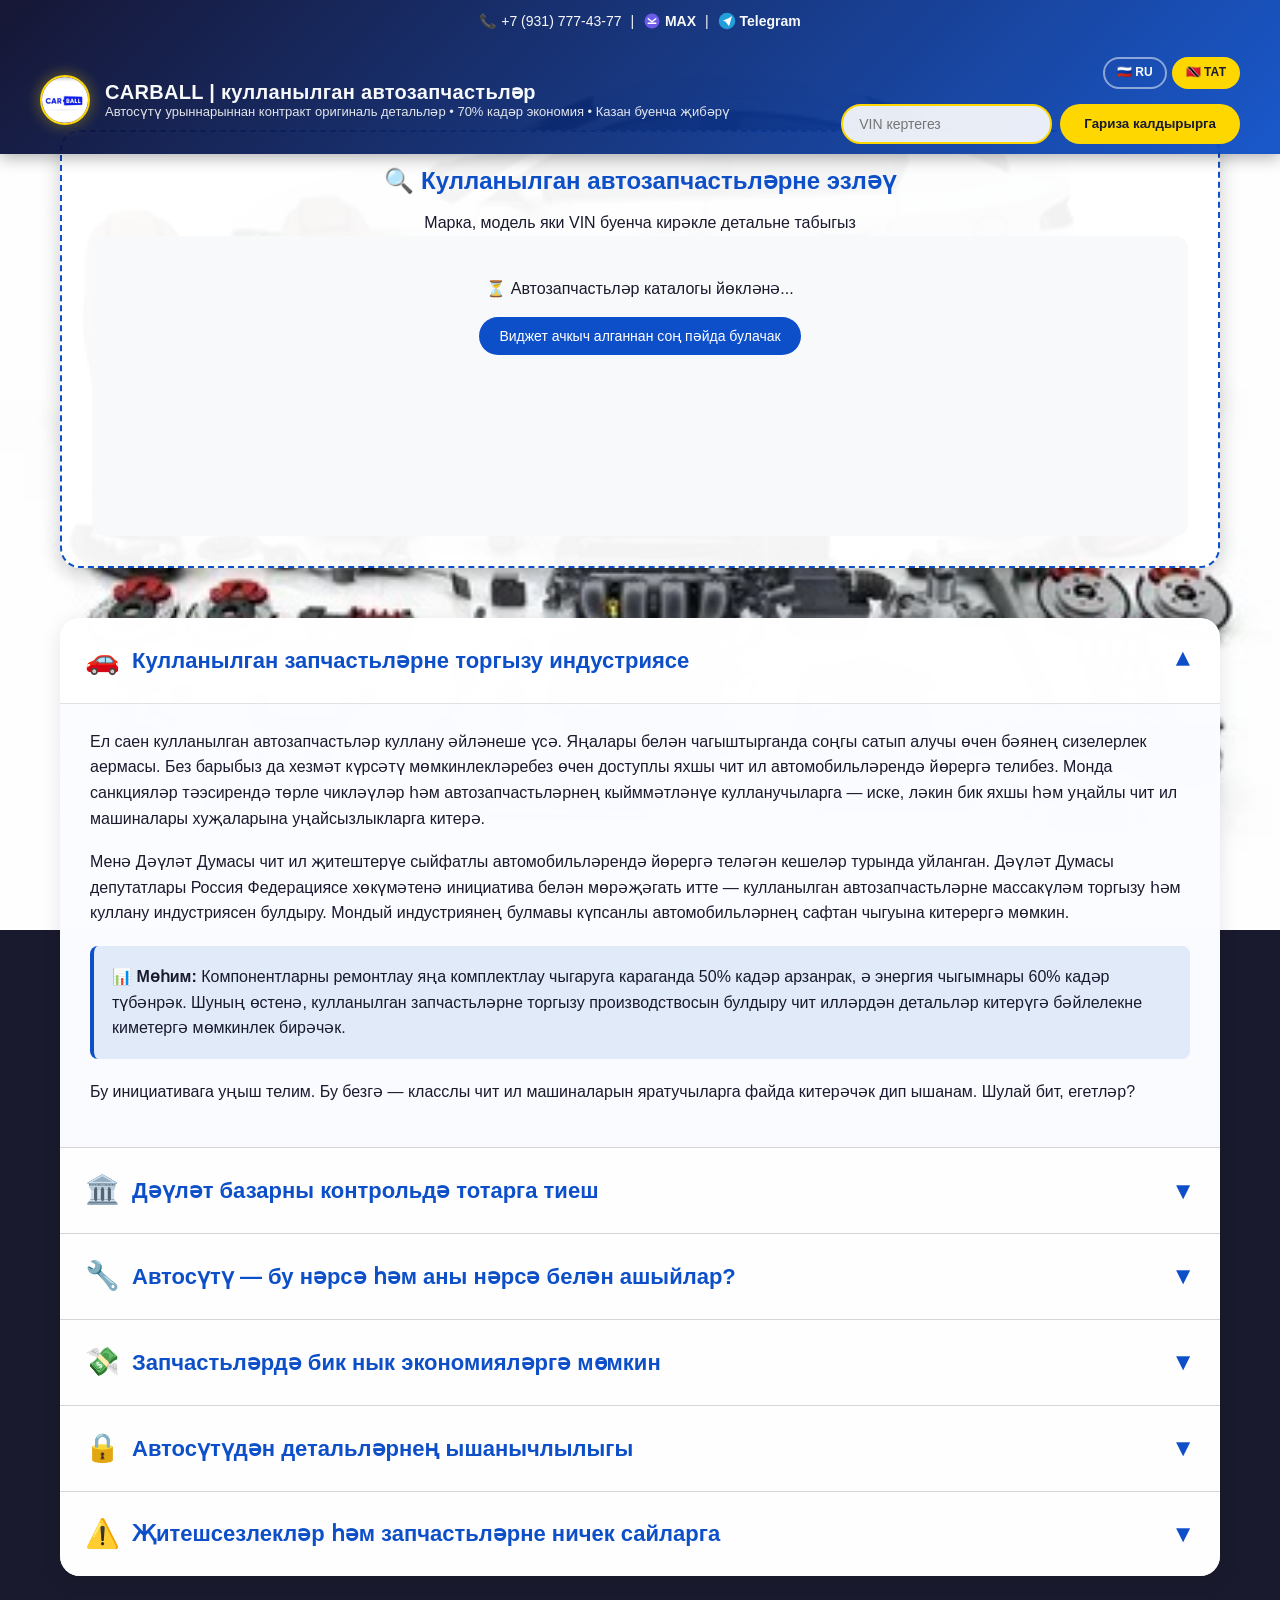
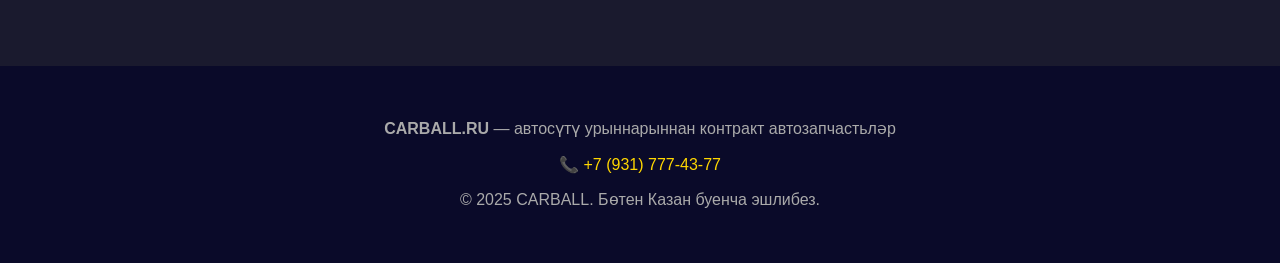
==== commit 794a7bf7: "AI" ====
--- a/index-tt.html
+++ b/index-tt.html
@@ -13,6 +13,36 @@
 <body>
     <div class="header">
         <div class="header-container">
+            <!-- КОНТАКТЫ СВЕРХУ -->
+            <div
+                style="flex: 1 1 100%; display: flex; justify-content: center; align-items: center; flex-wrap: wrap; gap: 10px; margin-bottom: 5px;">
+                <div class="contacts">
+                    📞 <a href="tel:+79317774377" class="phone-link">+7 (931) 777-43-77</a> &nbsp;|&nbsp;
+                    <a href="https://max.ru/u/f9LHodD0cOKyW_PyMCn3TG8A-3kUS9UyCfr7wXo9w1tSLUURU4xlGLUxYQs"
+                        target="_blank" class="max-link" title="MAX аша язырга">
+                        <svg width="18" height="18" viewBox="0 0 24 24" fill="none" xmlns="http://www.w3.org/2000/svg"
+                            style="vertical-align: middle;">
+                            <circle cx="12" cy="12" r="10" fill="#6C5CE7" />
+                            <path d="M7 9L12 13L17 9" stroke="white" stroke-width="2" stroke-linecap="round"
+                                stroke-linejoin="round" />
+                            <path d="M7 15H17" stroke="white" stroke-width="2" stroke-linecap="round" />
+                        </svg>
+                        <span class="max-text">MAX</span>
+                    </a> &nbsp;|&nbsp;
+                    <a href="https://t.me/RafigZelenodolsk" target="_blank" class="tg-link" title="Telegram аша язырга">
+                        <svg width="18" height="18" viewBox="0 0 24 24" fill="none" xmlns="http://www.w3.org/2000/svg"
+                            style="vertical-align: middle;">
+                            <circle cx="12" cy="12" r="11" fill="#229ED9" />
+                            <path d="M6.5 11.5L17.5 6.5L14.5 17.5L11 13L6.5 11.5Z" fill="white" />
+                            <path d="M11 13L14.5 17.5L17.5 6.5" stroke="white" stroke-width="1.5" stroke-linecap="round"
+                                stroke-linejoin="round" />
+                        </svg>
+                        <span class="tg-text">Telegram</span>
+                    </a>
+                </div>
+            </div>
+
+            <!-- ЛОГОТИП И ЗАГОЛОВОК -->
             <div class="header-brand">
                 <img class="header-logo" src="CarBall.jpg" alt="CARBALL логотип">
                 <div class="header-title">
@@ -20,57 +50,45 @@
                     <p>Автосүтү урыннарыннан контракт оригиналь детальләр • 70% кадәр экономия • Казан буенча җибәрү</p>
                 </div>
             </div>
+
+            <!-- ПЕРЕКЛЮЧАТЕЛЬ ЯЗЫКА И ПОИСК -->
             <div class="header-actions">
                 <div class="lang-switcher">
                     <a href="index.html" class="lang-btn">🇷🇺 RU</a>
                     <a href="index-tt.html" class="lang-btn active">🇹🇹 ТАТ</a>
                 </div>
+
                 <div class="header-search" id="headerSearch">
                     <form id="searchForm" class="search-form">
-                        <input type="text" id="searchInput" placeholder="Марка, модель яки VIN кертегез" required>
+                        <input type="text" id="searchInput" placeholder="VIN кертегез" required>
                         <button type="submit">Гариза калдырырга</button>
                     </form>
                     <div id="searchMessage" class="search-message" style="display: none;">
                         <p>Кирәкле деталь табылмады? Безгә языгыз:</p>
                         <div class="messenger-buttons">
-                            <a href="https://max.ru/u/f9LHodD0cOKyW_PyMCn3TG8A-3kUS9UyCfr7wXo9w1tSLUURU4xlGLUxYQs" target="_blank" class="msg-btn max-btn">
-                                <svg width="20" height="20" viewBox="0 0 24 24" fill="none" xmlns="http://www.w3.org/2000/svg" style="vertical-align: middle;">
-                                    <circle cx="12" cy="12" r="10" fill="#6C5CE7"/>
-                                    <path d="M7 9L12 13L17 9" stroke="white" stroke-width="2" stroke-linecap="round" stroke-linejoin="round"/>
-                                    <path d="M7 15H17" stroke="white" stroke-width="2" stroke-linecap="round"/>
+                            <a href="https://max.ru/u/f9LHodD0cOKyW_PyMCn3TG8A-3kUS9UyCfr7wXo9w1tSLUURU4xlGLUxYQs"
+                                target="_blank" class="msg-btn max-btn">
+                                <svg width="20" height="20" viewBox="0 0 24 24" fill="none"
+                                    xmlns="http://www.w3.org/2000/svg" style="vertical-align: middle;">
+                                    <circle cx="12" cy="12" r="10" fill="#6C5CE7" />
+                                    <path d="M7 9L12 13L17 9" stroke="white" stroke-width="2" stroke-linecap="round"
+                                        stroke-linejoin="round" />
+                                    <path d="M7 15H17" stroke="white" stroke-width="2" stroke-linecap="round" />
                                 </svg>
                                 MAX
                             </a>
                             <a href="https://t.me/RafigZelenodolsk" target="_blank" class="msg-btn tg-btn">
-                                <svg width="20" height="20" viewBox="0 0 24 24" fill="none" xmlns="http://www.w3.org/2000/svg" style="vertical-align: middle;">
-                                    <circle cx="12" cy="12" r="11" fill="#229ED9"/>
-                                    <path d="M6.5 11.5L17.5 6.5L14.5 17.5L11 13L6.5 11.5Z" fill="white"/>
-                                    <path d="M11 13L14.5 17.5L17.5 6.5" stroke="white" stroke-width="1.5" stroke-linecap="round" stroke-linejoin="round"/>
+                                <svg width="20" height="20" viewBox="0 0 24 24" fill="none"
+                                    xmlns="http://www.w3.org/2000/svg" style="vertical-align: middle;">
+                                    <circle cx="12" cy="12" r="11" fill="#229ED9" />
+                                    <path d="M6.5 11.5L17.5 6.5L14.5 17.5L11 13L6.5 11.5Z" fill="white" />
+                                    <path d="M11 13L14.5 17.5L17.5 6.5" stroke="white" stroke-width="1.5"
+                                        stroke-linecap="round" stroke-linejoin="round" />
                                 </svg>
                                 Telegram
                             </a>
                         </div>
                     </div>
-                </div>
-                <div class="contacts">
-                    📞 <a href="tel:+79317774377" class="phone-link">+7 (931) 777-43-77</a> &nbsp;|&nbsp;
-                    ✉️ <a href="mailto:info@carball.ru">info@carball.ru</a> &nbsp;|&nbsp;
-                    <a href="https://max.ru/u/f9LHodD0cOKyW_PyMCn3TG8A-3kUS9UyCfr7wXo9w1tSLUURU4xlGLUxYQs" target="_blank" class="max-link" title="MAX аша язырга">
-                        <svg width="18" height="18" viewBox="0 0 24 24" fill="none" xmlns="http://www.w3.org/2000/svg" style="vertical-align: middle;">
-                            <circle cx="12" cy="12" r="10" fill="#6C5CE7"/>
-                            <path d="M7 9L12 13L17 9" stroke="white" stroke-width="2" stroke-linecap="round" stroke-linejoin="round"/>
-                            <path d="M7 15H17" stroke="white" stroke-width="2" stroke-linecap="round"/>
-                        </svg>
-                        <span class="max-text">MAX</span>
-                    </a> &nbsp;|&nbsp;
-                    <a href="https://t.me/RafigZelenodolsk" target="_blank" class="tg-link" title="Telegram аша язырга">
-                        <svg width="18" height="18" viewBox="0 0 24 24" fill="none" xmlns="http://www.w3.org/2000/svg" style="vertical-align: middle;">
-                            <circle cx="12" cy="12" r="11" fill="#229ED9"/>
-                            <path d="M6.5 11.5L17.5 6.5L14.5 17.5L11 13L6.5 11.5Z" fill="white"/>
-                            <path d="M11 13L14.5 17.5L17.5 6.5" stroke="white" stroke-width="1.5" stroke-linecap="round" stroke-linejoin="round"/>
-                        </svg>
-                        <span class="tg-text">Telegram</span>
-                    </a>
                 </div>
             </div>
         </div>
@@ -94,10 +112,22 @@
                 </div>
                 <div class="tab-content">
                     <div class="tab-inner">
-                        <p>Ел саен кулланылган автозапчастьләр куллану әйләнеше үсә. Яңалары белән чагыштырганда соңгы сатып алучы өчен бәянең сизелерлек аермасы. Без барыбыз да хезмәт күрсәтү мөмкинлекләребез өчен доступлы яхшы чит ил автомобильләрендә йөрергә телибез. Монда санкцияләр тәэсирендә төрле чикләүләр һәм автозапчастьләрнең кыйммәтләнүе кулланучыларга — иске, ләкин бик яхшы һәм уңайлы чит ил машиналары хуҗаларына уңайсызлыкларга китерә.</p>
-                        <p>Менә Дәүләт Думасы чит ил җитештерүе сыйфатлы автомобильләрендә йөрергә теләгән кешеләр турында уйланган. Дәүләт Думасы депутатлары Россия Федерациясе хөкүмәтенә инициатива белән мөрәҗәгать итте — кулланылган автозапчастьләрне массакүләм торгызу һәм куллану индустриясен булдыру. Мондый индустриянең булмавы күпсанлы автомобильләрнең сафтан чыгуына китерергә мөмкин.</p>
-                        <div class="highlight">📊 <strong>Мөһим:</strong> Компонентларны ремонтлау яңа комплектлау чыгаруга караганда 50% кадәр арзанрак, ә энергия чыгымнары 60% кадәр түбәнрәк. Шуның өстенә, кулланылган запчастьләрне торгызу производствосын булдыру чит илләрдән детальләр китерүгә бәйлелекне киметергә мөмкинлек бирәчәк.</div>
-                        <p>Бу инициативага уңыш телим. Бу безгә — класслы чит ил машиналарын яратучыларга файда китерәчәк дип ышанам. Шулай бит, егетләр?</p>
+                        <p>Ел саен кулланылган автозапчастьләр куллану әйләнеше үсә. Яңалары белән чагыштырганда соңгы
+                            сатып алучы өчен бәянең сизелерлек аермасы. Без барыбыз да хезмәт күрсәтү мөмкинлекләребез
+                            өчен доступлы яхшы чит ил автомобильләрендә йөрергә телибез. Монда санкцияләр тәэсирендә
+                            төрле чикләүләр һәм автозапчастьләрнең кыйммәтләнүе кулланучыларга — иске, ләкин бик яхшы
+                            һәм уңайлы чит ил машиналары хуҗаларына уңайсызлыкларга китерә.</p>
+                        <p>Менә Дәүләт Думасы чит ил җитештерүе сыйфатлы автомобильләрендә йөрергә теләгән кешеләр
+                            турында уйланган. Дәүләт Думасы депутатлары Россия Федерациясе хөкүмәтенә инициатива белән
+                            мөрәҗәгать итте — кулланылган автозапчастьләрне массакүләм торгызу һәм куллану индустриясен
+                            булдыру. Мондый индустриянең булмавы күпсанлы автомобильләрнең сафтан чыгуына китерергә
+                            мөмкин.</p>
+                        <div class="highlight">📊 <strong>Мөһим:</strong> Компонентларны ремонтлау яңа комплектлау
+                            чыгаруга караганда 50% кадәр арзанрак, ә энергия чыгымнары 60% кадәр түбәнрәк. Шуның өстенә,
+                            кулланылган запчастьләрне торгызу производствосын булдыру чит илләрдән детальләр китерүгә
+                            бәйлелекне киметергә мөмкинлек бирәчәк.</div>
+                        <p>Бу инициативага уңыш телим. Бу безгә — класслы чит ил машиналарын яратучыларга файда
+                            китерәчәк дип ышанам. Шулай бит, егетләр?</p>
                     </div>
                 </div>
             </div>
@@ -109,9 +139,17 @@
                 </div>
                 <div class="tab-content">
                     <div class="tab-inner">
-                        <p>Соңгы 5 елда Россия Европа, Япония, Корея, Дубайдан иске автозапчастьләр тонналап кертелә торган урынга әверелде. Шулай ук автосүтү өчен кертелә торган машина комплектлары ел саен миллионнар белән исәпләнә. Һәм болар барысы да ил буйлап сатыла. Моннан тыш, ДТПдан соң иминият автомобильләре меңнәр белән җирле автосүтү үзәкләрен тутыра.</p>
-                        <p>Сүтүдән автозапчастьләр буенча әйләнеш гаять зур. Һәр көн саен автосүтү урыннарының саны арта бара. Һәм иң мөһиме — сорау бер секундка да туктамый. Чөнки иске запчастьләр бернинди контроль үтми, ә бу юлларда авария хәлләренә китерергә мөмкин. Шуның өстенә, иске детальләргә сорау ил урамнарында урлауларның артуына да сәбәп булырга мөмкин.</p>
-                        <p>Автосүтү урыннарына сорауны ОСАГО буенча ремонтта иске детальләрне куллануны рөхсәт итү факты арттырды. Төп мәсьәлә юл хәрәкәте иминлегенә кагыла. Аварияләрне булдырмау өчен сыйфатны бәяләү кирәк.</p>
+                        <p>Соңгы 5 елда Россия Европа, Япония, Корея, Дубайдан иске автозапчастьләр тонналап кертелә
+                            торган урынга әверелде. Шулай ук автосүтү өчен кертелә торган машина комплектлары ел саен
+                            миллионнар белән исәпләнә. Һәм болар барысы да ил буйлап сатыла. Моннан тыш, ДТПдан соң
+                            иминият автомобильләре меңнәр белән җирле автосүтү үзәкләрен тутыра.</p>
+                        <p>Сүтүдән автозапчастьләр буенча әйләнеш гаять зур. Һәр көн саен автосүтү урыннарының саны арта
+                            бара. Һәм иң мөһиме — сорау бер секундка да туктамый. Чөнки иске запчастьләр бернинди
+                            контроль үтми, ә бу юлларда авария хәлләренә китерергә мөмкин. Шуның өстенә, иске
+                            детальләргә сорау ил урамнарында урлауларның артуына да сәбәп булырга мөмкин.</p>
+                        <p>Автосүтү урыннарына сорауны ОСАГО буенча ремонтта иске детальләрне куллануны рөхсәт итү факты
+                            арттырды. Төп мәсьәлә юл хәрәкәте иминлегенә кагыла. Аварияләрне булдырмау өчен сыйфатны
+                            бәяләү кирәк.</p>
                     </div>
                 </div>
             </div>
@@ -124,16 +162,29 @@
                 <div class="tab-content">
                     <div class="tab-inner">
                         <h4>1 нче өлеш. Автосүтү нәрсә ул?</h4>
-                        <p>Автосүтү — ДТПдан соң да, Европа, Япония, Кореядән автосүтү өчен кертелгән, кулланышта булган автомобильләрдән автозапчастьләр салына торган, җентекләп караганнан һәм алга таба куркынычсыз куллануга яраклылыгын тикшергәннән соң сатуга куела торган остаханә.</p>
+                        <p>Автосүтү — ДТПдан соң да, Европа, Япония, Кореядән автосүтү өчен кертелгән, кулланышта булган
+                            автомобильләрдән автозапчастьләр салына торган, җентекләп караганнан һәм алга таба
+                            куркынычсыз куллануга яраклылыгын тикшергәннән соң сатуга куела торган остаханә.</p>
                         <h4>2 нче өлеш. Контракт запчастьләр</h4>
-                        <p>Россия чынбарлыгында автосүтү урыннары еш кына аварияләрдән соңгы металлолом булып тора. Автомобиль сүтү өчен чит илдән кертелгәндә исә башка мәсьәлә. Алар контракт дип атала. Нигездә йөгерешне теркиләр, тулы машинаны сыныйлар, компрессияне тикшерәләр, йөреш өлешен капшап карыйлар һәм сүтүгә керешәләр. Мондый автосүтү урыннарында детальләр оригиналь, импорт, туган.</p>
+                        <p>Россия чынбарлыгында автосүтү урыннары еш кына аварияләрдән соңгы металлолом булып тора.
+                            Автомобиль сүтү өчен чит илдән кертелгәндә исә башка мәсьәлә. Алар контракт дип атала.
+                            Нигездә йөгерешне теркиләр, тулы машинаны сыныйлар, компрессияне тикшерәләр, йөреш өлешен
+                            капшап карыйлар һәм сүтүгә керешәләр. Мондый автосүтү урыннарында детальләр оригиналь,
+                            импорт, туган.</p>
                         <h4>3 нче өлеш. Сыйфатны кайда эзләргә?</h4>
-                        <p>Шулай да, анда да, монда да сыйфатлы, әле бик яхшы калдык ресурслы детальләр табу реаль. Шалтыратыгыз, языгыз — безнең белгечләр сезгә вакытны һәм нервларны сакларга ярдәм итәчәк. Безнең интернет-кибеттә нәкъ менә контракт автосүтү автозапчастьләре тәкъдим ителә, алар керүдә тикшерелгән һәм алга таба куллану өчен билгеле бер ресурска ия.</p>
+                        <p>Шулай да, анда да, монда да сыйфатлы, әле бик яхшы калдык ресурслы детальләр табу реаль.
+                            Шалтыратыгыз, языгыз — безнең белгечләр сезгә вакытны һәм нервларны сакларга ярдәм итәчәк.
+                            Безнең интернет-кибеттә нәкъ менә контракт автосүтү автозапчастьләре тәкъдим ителә, алар
+                            керүдә тикшерелгән һәм алга таба куллану өчен билгеле бер ресурска ия.</p>
                         <div class="benefits-mini">
-                            <div class="benefit-mini"><strong>💰 70% кадәр экономия</strong> Яңа деталь берничә тапкыр кыйммәтрәк</div>
-                            <div class="benefit-mini"><strong>🔧 Оригиналь сыйфат</strong> Алдынгы брендлардан контракт запчастьләр</div>
-                            <div class="benefit-mini"><strong>🚚 Россия буенча җибәрү</strong> Теләсә кайсы төбәккә тиз озату</div>
-                            <div class="benefit-mini"><strong>📦 Заказ буенча сайлау</strong> Хәтта сирәк детальне дә табабыз</div>
+                            <div class="benefit-mini"><strong>💰 70% кадәр экономия</strong> Яңа деталь берничә тапкыр
+                                кыйммәтрәк</div>
+                            <div class="benefit-mini"><strong>🔧 Оригиналь сыйфат</strong> Алдынгы брендлардан контракт
+                                запчастьләр</div>
+                            <div class="benefit-mini"><strong>🚚 Россия буенча җибәрү</strong> Теләсә кайсы төбәккә тиз
+                                озату</div>
+                            <div class="benefit-mini"><strong>📦 Заказ буенча сайлау</strong> Хәтта сирәк детальне дә
+                                табабыз</div>
                         </div>
                     </div>
                 </div>
@@ -146,8 +197,15 @@
                 </div>
                 <div class="tab-content">
                     <div class="tab-inner">
-                        <p>Нигездә автосүтүгә мөрәҗәгать итүнең төп факторы — яңа автозапчастьнең бик югары бәясе. Кагыйдә буларак, кибеттән яңа детальнең бәясе иске кулланылганныкына караганда күп тапкырларга кыйммәтрәк. Ә кайвакыт запчастьнең оригинальлеге һәм сирәклеге очрагында аерма гаять зур булырга мөмкин, һәм автоһәвәскәрләргә чарасыздан автосүтүчеләргә мөрәҗәгать итәргә туры килә.</p>
-                        <p>Яңа оригиналь автозапчастьләр базарын тотарга авырлык белән тырышучы тәэмин итүчеләр белән хәзерге кризис вакытында еш кына кирәкле запчастьне табу бик авыр була. Бара торган вакыйгалар нәтиҗәсендә автосүтү төрле модельдәге чит ил машиналары клиентлары өчен шундый кирәкле һәм зарур урын булып тора.</p>
+                        <p>Нигездә автосүтүгә мөрәҗәгать итүнең төп факторы — яңа автозапчастьнең бик югары бәясе.
+                            Кагыйдә буларак, кибеттән яңа детальнең бәясе иске кулланылганныкына караганда күп
+                            тапкырларга кыйммәтрәк. Ә кайвакыт запчастьнең оригинальлеге һәм сирәклеге очрагында аерма
+                            гаять зур булырга мөмкин, һәм автоһәвәскәрләргә чарасыздан автосүтүчеләргә мөрәҗәгать итәргә
+                            туры килә.</p>
+                        <p>Яңа оригиналь автозапчастьләр базарын тотарга авырлык белән тырышучы тәэмин итүчеләр белән
+                            хәзерге кризис вакытында еш кына кирәкле запчастьне табу бик авыр була. Бара торган
+                            вакыйгалар нәтиҗәсендә автосүтү төрле модельдәге чит ил машиналары клиентлары өчен шундый
+                            кирәкле һәм зарур урын булып тора.</p>
                     </div>
                 </div>
             </div>
@@ -159,8 +217,13 @@
                 </div>
                 <div class="tab-content">
                     <div class="tab-inner">
-                        <p>Һичшиксез, кулланучыда акыллы һәм хаклы сорау туа — автосүтүдән автозапчастьләр ни дәрәҗәдә ышанычлы? Запчасть инде эксплуатациядә булган һәм хезмәт ресурсы кимрәк булуы барысын да сагайта.</p>
-                        <p>Чынлыкта исә автосүтү урыннарыннан сатып алына торган запчастьләр бик сыйфатлы һәм күпчелек очракта яңаларыннан калышмый. Чөнки нигездә детальләр зур йөгереш туплый алмаган бәрелгән автомобильләрдән салына. Һәм кулланылган запчастьләр базарындагы көндәшлек автосүтүчеләрнең абруен сакларга мәҗбүр итә — һәркем үз репутациясен кадерли һәм яраксыз товар сатмаячак.</p>
+                        <p>Һичшиксез, кулланучыда акыллы һәм хаклы сорау туа — автосүтүдән автозапчастьләр ни дәрәҗәдә
+                            ышанычлы? Запчасть инде эксплуатациядә булган һәм хезмәт ресурсы кимрәк булуы барысын да
+                            сагайта.</p>
+                        <p>Чынлыкта исә автосүтү урыннарыннан сатып алына торган запчастьләр бик сыйфатлы һәм күпчелек
+                            очракта яңаларыннан калышмый. Чөнки нигездә детальләр зур йөгереш туплый алмаган бәрелгән
+                            автомобильләрдән салына. Һәм кулланылган запчастьләр базарындагы көндәшлек автосүтүчеләрнең
+                            абруен сакларга мәҗбүр итә — һәркем үз репутациясен кадерли һәм яраксыз товар сатмаячак.</p>
                     </div>
                 </div>
             </div>
@@ -173,13 +236,23 @@
                 <div class="tab-content">
                     <div class="tab-inner">
                         <h4>Сатып алу җитешсезлекләре</h4>
-                        <p><strong>Зур ассортимент.</strong> Әйе, бу өстенлек тә, җитешсезлек тә. Теләгән автозапчастьне сайлау өчен клиентлар күп вариантлар карый. Шуңа күрә без сезгә вакытны экономияләргә һәм профессионалларга ышанырга тәкъдим итәбез.</p>
-                        <p><strong>Тәкъдим ителгән детальләрнең сыйфаты.</strong> Клиентларда яңа автозапчастьләргә ышаныч кулланышта булганнарына караганда югарырак. Ләкин хәзерге чынбарлыкта хәтта яңа запчасть тә озын хезмәт итүгә гарантия бирми. Иске детальне сатып алып, клиент артык түләми.</p>
-                        <p><strong>Иске детальләргә гарантия.</strong> Ул кечкенә яки бөтенләй юк. Дөресен әйткәндә, яңаларына да гарантия юк диярлек, яки кайтару өчен бик күп процедуралар үтәргә кирәк.</p>
+                        <p><strong>Зур ассортимент.</strong> Әйе, бу өстенлек тә, җитешсезлек тә. Теләгән автозапчастьне
+                            сайлау өчен клиентлар күп вариантлар карый. Шуңа күрә без сезгә вакытны экономияләргә һәм
+                            профессионалларга ышанырга тәкъдим итәбез.</p>
+                        <p><strong>Тәкъдим ителгән детальләрнең сыйфаты.</strong> Клиентларда яңа автозапчастьләргә
+                            ышаныч кулланышта булганнарына караганда югарырак. Ләкин хәзерге чынбарлыкта хәтта яңа
+                            запчасть тә озын хезмәт итүгә гарантия бирми. Иске детальне сатып алып, клиент артык түләми.
+                        </p>
+                        <p><strong>Иске детальләргә гарантия.</strong> Ул кечкенә яки бөтенләй юк. Дөресен әйткәндә,
+                            яңаларына да гарантия юк диярлек, яки кайтару өчен бик күп процедуралар үтәргә кирәк.</p>
                         <h4>✅ Автосүтүдән запчастьләрне ничек сайларга</h4>
-                        <p><strong>Йөреш өлеше.</strong> Сайлаганда детальнең тузуы 45 проценттан артмаска тиешлеген җитәкчелеккә алырга кирәк. Иминлектә бернинди дә экономияләргә ярамый. СТОда урнаштырганда осталар белән киңәшләшегез.</p>
-                        <p><strong>Кузов өлешләре.</strong> Кузов өлешләрен сайлаганда һәрвакыт җентекләп карагыз, шпаклёвка катламы астында рихтланган һәм яшерелгән детальләргә юлыкмас өчен.</p>
-                        <p><strong>Салон.</strong> Монда үзегезнең иске автомобилегезнең үзгәрүеннән рәхәтләнеп кенә буласыз. Барысын да табабыз һәм сезнең тимер атыгызны яңартабыз!</p>
+                        <p><strong>Йөреш өлеше.</strong> Сайлаганда детальнең тузуы 45 проценттан артмаска тиешлеген
+                            җитәкчелеккә алырга кирәк. Иминлектә бернинди дә экономияләргә ярамый. СТОда урнаштырганда
+                            осталар белән киңәшләшегез.</p>
+                        <p><strong>Кузов өлешләре.</strong> Кузов өлешләрен сайлаганда һәрвакыт җентекләп карагыз,
+                            шпаклёвка катламы астында рихтланган һәм яшерелгән детальләргә юлыкмас өчен.</p>
+                        <p><strong>Салон.</strong> Монда үзегезнең иске автомобилегезнең үзгәрүеннән рәхәтләнеп кенә
+                            буласыз. Барысын да табабыз һәм сезнең тимер атыгызны яңартабыз!</p>
                     </div>
                 </div>
             </div>
@@ -188,7 +261,7 @@
 
     <div class="footer">
         <p><strong>CARBALL.RU</strong> — автосүтү урыннарыннан контракт автозапчастьләр</p>
-        <p>📞 <a href="tel:+79317774377">+7 (931) 777-43-77</a> | ✉️ <a href="mailto:info@carball.ru">info@carball.ru</a></p>
+        <p>📞 <a href="tel:+79317774377">+7 (931) 777-43-77</a></p>
         <p>© 2025 CARBALL. Бөтен Казан буенча эшлибез.</p>
     </div>
 
@@ -223,6 +296,7 @@
             this.style.display = 'none';
         });
     </script>
+
     <div id='widget_place' style="width: auto;"></div>
     <script type="text/javascript">
         (function () {
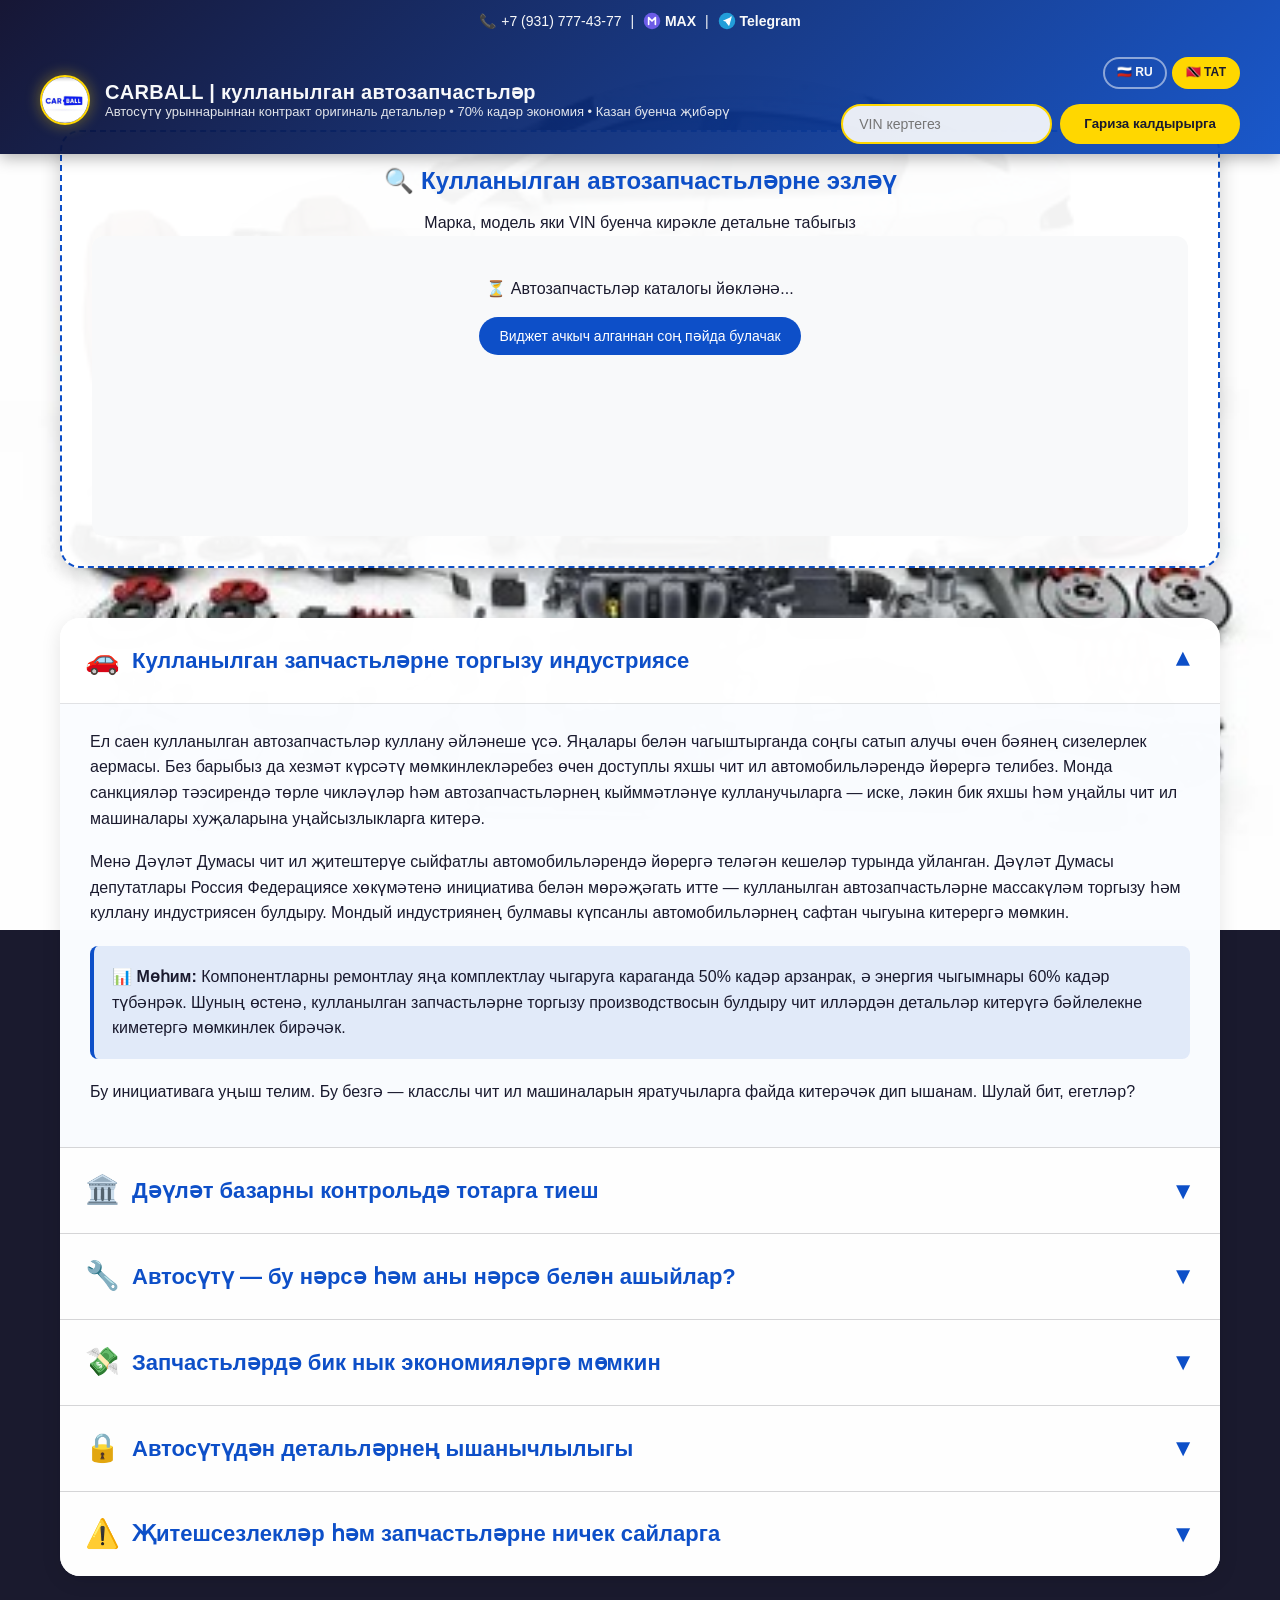
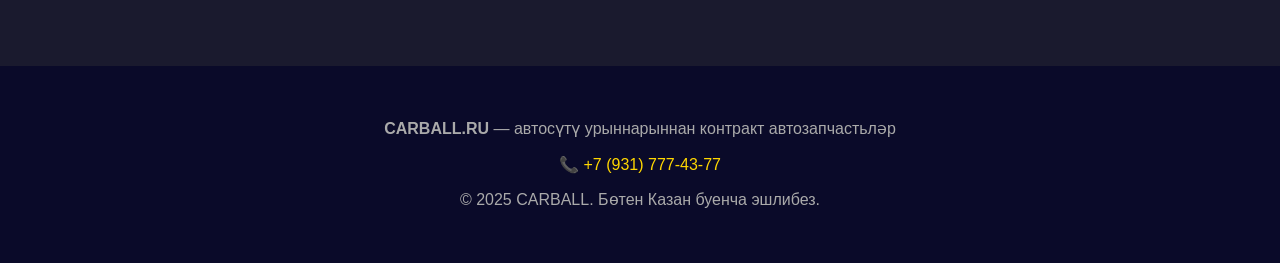
==== commit f892ff5a: "уауауау" ====
--- a/index-tt.html
+++ b/index-tt.html
@@ -13,36 +13,27 @@
 <body>
     <div class="header">
         <div class="header-container">
-            <!-- КОНТАКТЫ СВЕРХУ -->
-            <div
-                style="flex: 1 1 100%; display: flex; justify-content: center; align-items: center; flex-wrap: wrap; gap: 10px; margin-bottom: 5px;">
+            <div style="flex: 1 1 100%; display: flex; justify-content: center; align-items: center; flex-wrap: wrap; gap: 10px; margin-bottom: 5px;">
                 <div class="contacts">
                     📞 <a href="tel:+79317774377" class="phone-link">+7 (931) 777-43-77</a> &nbsp;|&nbsp;
-                    <a href="https://max.ru/u/f9LHodD0cOKyW_PyMCn3TG8A-3kUS9UyCfr7wXo9w1tSLUURU4xlGLUxYQs"
-                        target="_blank" class="max-link" title="MAX аша язырга">
-                        <svg width="18" height="18" viewBox="0 0 24 24" fill="none" xmlns="http://www.w3.org/2000/svg"
-                            style="vertical-align: middle;">
-                            <circle cx="12" cy="12" r="10" fill="#6C5CE7" />
-                            <path d="M7 9L12 13L17 9" stroke="white" stroke-width="2" stroke-linecap="round"
-                                stroke-linejoin="round" />
-                            <path d="M7 15H17" stroke="white" stroke-width="2" stroke-linecap="round" />
+                    <a href="https://max.ru/u/f9LHodD0cOKyW_PyMCn3TG8A-3kUS9UyCfr7wXo9w1tSLUURU4xlGLUxYQs" target="_blank" class="max-link" title="MAX аша язырга">
+                        <svg width="18" height="18" viewBox="0 0 24 24" fill="none" xmlns="http://www.w3.org/2000/svg" style="vertical-align: middle;">
+                            <circle cx="12" cy="12" r="11" fill="#6C5CE7"/>
+                            <path d="M7.5 16.5V7.5L12 12L16.5 7.5V16.5" stroke="white" stroke-width="2.2" stroke-linecap="round" stroke-linejoin="round" fill="none"/>
                         </svg>
                         <span class="max-text">MAX</span>
                     </a> &nbsp;|&nbsp;
                     <a href="https://t.me/RafigZelenodolsk" target="_blank" class="tg-link" title="Telegram аша язырга">
-                        <svg width="18" height="18" viewBox="0 0 24 24" fill="none" xmlns="http://www.w3.org/2000/svg"
-                            style="vertical-align: middle;">
-                            <circle cx="12" cy="12" r="11" fill="#229ED9" />
-                            <path d="M6.5 11.5L17.5 6.5L14.5 17.5L11 13L6.5 11.5Z" fill="white" />
-                            <path d="M11 13L14.5 17.5L17.5 6.5" stroke="white" stroke-width="1.5" stroke-linecap="round"
-                                stroke-linejoin="round" />
+                        <svg width="18" height="18" viewBox="0 0 24 24" fill="none" xmlns="http://www.w3.org/2000/svg" style="vertical-align: middle;">
+                            <circle cx="12" cy="12" r="11" fill="#229ED9"/>
+                            <path d="M6.5 11.5L17.5 6.5L14.5 17.5L11 13L6.5 11.5Z" fill="white"/>
+                            <path d="M11 13L14.5 17.5L17.5 6.5" stroke="white" stroke-width="1.5" stroke-linecap="round" stroke-linejoin="round"/>
                         </svg>
                         <span class="tg-text">Telegram</span>
                     </a>
                 </div>
             </div>
 
-            <!-- ЛОГОТИП И ЗАГОЛОВОК -->
             <div class="header-brand">
                 <img class="header-logo" src="CarBall.jpg" alt="CARBALL логотип">
                 <div class="header-title">
@@ -51,7 +42,6 @@
                 </div>
             </div>
 
-            <!-- ПЕРЕКЛЮЧАТЕЛЬ ЯЗЫКА И ПОИСК -->
             <div class="header-actions">
                 <div class="lang-switcher">
                     <a href="index.html" class="lang-btn">🇷🇺 RU</a>
@@ -66,24 +56,18 @@
                     <div id="searchMessage" class="search-message" style="display: none;">
                         <p>Кирәкле деталь табылмады? Безгә языгыз:</p>
                         <div class="messenger-buttons">
-                            <a href="https://max.ru/u/f9LHodD0cOKyW_PyMCn3TG8A-3kUS9UyCfr7wXo9w1tSLUURU4xlGLUxYQs"
-                                target="_blank" class="msg-btn max-btn">
-                                <svg width="20" height="20" viewBox="0 0 24 24" fill="none"
-                                    xmlns="http://www.w3.org/2000/svg" style="vertical-align: middle;">
-                                    <circle cx="12" cy="12" r="10" fill="#6C5CE7" />
-                                    <path d="M7 9L12 13L17 9" stroke="white" stroke-width="2" stroke-linecap="round"
-                                        stroke-linejoin="round" />
-                                    <path d="M7 15H17" stroke="white" stroke-width="2" stroke-linecap="round" />
+                            <a href="https://max.ru/u/f9LHodD0cOKyW_PyMCn3TG8A-3kUS9UyCfr7wXo9w1tSLUURU4xlGLUxYQs" target="_blank" class="msg-btn max-btn">
+                                <svg width="20" height="20" viewBox="0 0 24 24" fill="none" xmlns="http://www.w3.org/2000/svg" style="vertical-align: middle;">
+                                    <circle cx="12" cy="12" r="11" fill="#6C5CE7"/>
+                                    <path d="M7.5 16.5V7.5L12 12L16.5 7.5V16.5" stroke="white" stroke-width="2.2" stroke-linecap="round" stroke-linejoin="round" fill="none"/>
                                 </svg>
                                 MAX
                             </a>
                             <a href="https://t.me/RafigZelenodolsk" target="_blank" class="msg-btn tg-btn">
-                                <svg width="20" height="20" viewBox="0 0 24 24" fill="none"
-                                    xmlns="http://www.w3.org/2000/svg" style="vertical-align: middle;">
-                                    <circle cx="12" cy="12" r="11" fill="#229ED9" />
-                                    <path d="M6.5 11.5L17.5 6.5L14.5 17.5L11 13L6.5 11.5Z" fill="white" />
-                                    <path d="M11 13L14.5 17.5L17.5 6.5" stroke="white" stroke-width="1.5"
-                                        stroke-linecap="round" stroke-linejoin="round" />
+                                <svg width="20" height="20" viewBox="0 0 24 24" fill="none" xmlns="http://www.w3.org/2000/svg" style="vertical-align: middle;">
+                                    <circle cx="12" cy="12" r="11" fill="#229ED9"/>
+                                    <path d="M6.5 11.5L17.5 6.5L14.5 17.5L11 13L6.5 11.5Z" fill="white"/>
+                                    <path d="M11 13L14.5 17.5L17.5 6.5" stroke="white" stroke-width="1.5" stroke-linecap="round" stroke-linejoin="round"/>
                                 </svg>
                                 Telegram
                             </a>
@@ -112,22 +96,10 @@
                 </div>
                 <div class="tab-content">
                     <div class="tab-inner">
-                        <p>Ел саен кулланылган автозапчастьләр куллану әйләнеше үсә. Яңалары белән чагыштырганда соңгы
-                            сатып алучы өчен бәянең сизелерлек аермасы. Без барыбыз да хезмәт күрсәтү мөмкинлекләребез
-                            өчен доступлы яхшы чит ил автомобильләрендә йөрергә телибез. Монда санкцияләр тәэсирендә
-                            төрле чикләүләр һәм автозапчастьләрнең кыйммәтләнүе кулланучыларга — иске, ләкин бик яхшы
-                            һәм уңайлы чит ил машиналары хуҗаларына уңайсызлыкларга китерә.</p>
-                        <p>Менә Дәүләт Думасы чит ил җитештерүе сыйфатлы автомобильләрендә йөрергә теләгән кешеләр
-                            турында уйланган. Дәүләт Думасы депутатлары Россия Федерациясе хөкүмәтенә инициатива белән
-                            мөрәҗәгать итте — кулланылган автозапчастьләрне массакүләм торгызу һәм куллану индустриясен
-                            булдыру. Мондый индустриянең булмавы күпсанлы автомобильләрнең сафтан чыгуына китерергә
-                            мөмкин.</p>
-                        <div class="highlight">📊 <strong>Мөһим:</strong> Компонентларны ремонтлау яңа комплектлау
-                            чыгаруга караганда 50% кадәр арзанрак, ә энергия чыгымнары 60% кадәр түбәнрәк. Шуның өстенә,
-                            кулланылган запчастьләрне торгызу производствосын булдыру чит илләрдән детальләр китерүгә
-                            бәйлелекне киметергә мөмкинлек бирәчәк.</div>
-                        <p>Бу инициативага уңыш телим. Бу безгә — класслы чит ил машиналарын яратучыларга файда
-                            китерәчәк дип ышанам. Шулай бит, егетләр?</p>
+                        <p>Ел саен кулланылган автозапчастьләр куллану әйләнеше үсә. Яңалары белән чагыштырганда соңгы сатып алучы өчен бәянең сизелерлек аермасы. Без барыбыз да хезмәт күрсәтү мөмкинлекләребез өчен доступлы яхшы чит ил автомобильләрендә йөрергә телибез. Монда санкцияләр тәэсирендә төрле чикләүләр һәм автозапчастьләрнең кыйммәтләнүе кулланучыларга — иске, ләкин бик яхшы һәм уңайлы чит ил машиналары хуҗаларына уңайсызлыкларга китерә.</p>
+                        <p>Менә Дәүләт Думасы чит ил җитештерүе сыйфатлы автомобильләрендә йөрергә теләгән кешеләр турында уйланган. Дәүләт Думасы депутатлары Россия Федерациясе хөкүмәтенә инициатива белән мөрәҗәгать итте — кулланылган автозапчастьләрне массакүләм торгызу һәм куллану индустриясен булдыру. Мондый индустриянең булмавы күпсанлы автомобильләрнең сафтан чыгуына китерергә мөмкин.</p>
+                        <div class="highlight">📊 <strong>Мөһим:</strong> Компонентларны ремонтлау яңа комплектлау чыгаруга караганда 50% кадәр арзанрак, ә энергия чыгымнары 60% кадәр түбәнрәк. Шуның өстенә, кулланылган запчастьләрне торгызу производствосын булдыру чит илләрдән детальләр китерүгә бәйлелекне киметергә мөмкинлек бирәчәк.</div>
+                        <p>Бу инициативага уңыш телим. Бу безгә — класслы чит ил машиналарын яратучыларга файда китерәчәк дип ышанам. Шулай бит, егетләр?</p>
                     </div>
                 </div>
             </div>
@@ -139,17 +111,9 @@
                 </div>
                 <div class="tab-content">
                     <div class="tab-inner">
-                        <p>Соңгы 5 елда Россия Европа, Япония, Корея, Дубайдан иске автозапчастьләр тонналап кертелә
-                            торган урынга әверелде. Шулай ук автосүтү өчен кертелә торган машина комплектлары ел саен
-                            миллионнар белән исәпләнә. Һәм болар барысы да ил буйлап сатыла. Моннан тыш, ДТПдан соң
-                            иминият автомобильләре меңнәр белән җирле автосүтү үзәкләрен тутыра.</p>
-                        <p>Сүтүдән автозапчастьләр буенча әйләнеш гаять зур. Һәр көн саен автосүтү урыннарының саны арта
-                            бара. Һәм иң мөһиме — сорау бер секундка да туктамый. Чөнки иске запчастьләр бернинди
-                            контроль үтми, ә бу юлларда авария хәлләренә китерергә мөмкин. Шуның өстенә, иске
-                            детальләргә сорау ил урамнарында урлауларның артуына да сәбәп булырга мөмкин.</p>
-                        <p>Автосүтү урыннарына сорауны ОСАГО буенча ремонтта иске детальләрне куллануны рөхсәт итү факты
-                            арттырды. Төп мәсьәлә юл хәрәкәте иминлегенә кагыла. Аварияләрне булдырмау өчен сыйфатны
-                            бәяләү кирәк.</p>
+                        <p>Соңгы 5 елда Россия Европа, Япония, Корея, Дубайдан иске автозапчастьләр тонналап кертелә торган урынга әверелде. Шулай ук автосүтү өчен кертелә торган машина комплектлары ел саен миллионнар белән исәпләнә. Һәм болар барысы да ил буйлап сатыла. Моннан тыш, ДТПдан соң иминият автомобильләре меңнәр белән җирле автосүтү үзәкләрен тутыра.</p>
+                        <p>Сүтүдән автозапчастьләр буенча әйләнеш гаять зур. Һәр көн саен автосүтү урыннарының саны арта бара. Һәм иң мөһиме — сорау бер секундка да туктамый. Чөнки иске запчастьләр бернинди контроль үтми, ә бу юлларда авария хәлләренә китерергә мөмкин. Шуның өстенә, иске детальләргә сорау ил урамнарында урлауларның артуына да сәбәп булырга мөмкин.</p>
+                        <p>Автосүтү урыннарына сорауны ОСАГО буенча ремонтта иске детальләрне куллануны рөхсәт итү факты арттырды. Төп мәсьәлә юл хәрәкәте иминлегенә кагыла. Аварияләрне булдырмау өчен сыйфатны бәяләү кирәк.</p>
                     </div>
                 </div>
             </div>
@@ -162,29 +126,16 @@
                 <div class="tab-content">
                     <div class="tab-inner">
                         <h4>1 нче өлеш. Автосүтү нәрсә ул?</h4>
-                        <p>Автосүтү — ДТПдан соң да, Европа, Япония, Кореядән автосүтү өчен кертелгән, кулланышта булган
-                            автомобильләрдән автозапчастьләр салына торган, җентекләп караганнан һәм алга таба
-                            куркынычсыз куллануга яраклылыгын тикшергәннән соң сатуга куела торган остаханә.</p>
+                        <p>Автосүтү — ДТПдан соң да, Европа, Япония, Кореядән автосүтү өчен кертелгән, кулланышта булган автомобильләрдән автозапчастьләр салына торган, җентекләп караганнан һәм алга таба куркынычсыз куллануга яраклылыгын тикшергәннән соң сатуга куела торган остаханә.</p>
                         <h4>2 нче өлеш. Контракт запчастьләр</h4>
-                        <p>Россия чынбарлыгында автосүтү урыннары еш кына аварияләрдән соңгы металлолом булып тора.
-                            Автомобиль сүтү өчен чит илдән кертелгәндә исә башка мәсьәлә. Алар контракт дип атала.
-                            Нигездә йөгерешне теркиләр, тулы машинаны сыныйлар, компрессияне тикшерәләр, йөреш өлешен
-                            капшап карыйлар һәм сүтүгә керешәләр. Мондый автосүтү урыннарында детальләр оригиналь,
-                            импорт, туган.</p>
+                        <p>Россия чынбарлыгында автосүтү урыннары еш кына аварияләрдән соңгы металлолом булып тора. Автомобиль сүтү өчен чит илдән кертелгәндә исә башка мәсьәлә. Алар контракт дип атала. Нигездә йөгерешне теркиләр, тулы машинаны сыныйлар, компрессияне тикшерәләр, йөреш өлешен капшап карыйлар һәм сүтүгә керешәләр. Мондый автосүтү урыннарында детальләр оригиналь, импорт, туган.</p>
                         <h4>3 нче өлеш. Сыйфатны кайда эзләргә?</h4>
-                        <p>Шулай да, анда да, монда да сыйфатлы, әле бик яхшы калдык ресурслы детальләр табу реаль.
-                            Шалтыратыгыз, языгыз — безнең белгечләр сезгә вакытны һәм нервларны сакларга ярдәм итәчәк.
-                            Безнең интернет-кибеттә нәкъ менә контракт автосүтү автозапчастьләре тәкъдим ителә, алар
-                            керүдә тикшерелгән һәм алга таба куллану өчен билгеле бер ресурска ия.</p>
+                        <p>Шулай да, анда да, монда да сыйфатлы, әле бик яхшы калдык ресурслы детальләр табу реаль. Шалтыратыгыз, языгыз — безнең белгечләр сезгә вакытны һәм нервларны сакларга ярдәм итәчәк. Безнең интернет-кибеттә нәкъ менә контракт автосүтү автозапчастьләре тәкъдим ителә, алар керүдә тикшерелгән һәм алга таба куллану өчен билгеле бер ресурска ия.</p>
                         <div class="benefits-mini">
-                            <div class="benefit-mini"><strong>💰 70% кадәр экономия</strong> Яңа деталь берничә тапкыр
-                                кыйммәтрәк</div>
-                            <div class="benefit-mini"><strong>🔧 Оригиналь сыйфат</strong> Алдынгы брендлардан контракт
-                                запчастьләр</div>
-                            <div class="benefit-mini"><strong>🚚 Россия буенча җибәрү</strong> Теләсә кайсы төбәккә тиз
-                                озату</div>
-                            <div class="benefit-mini"><strong>📦 Заказ буенча сайлау</strong> Хәтта сирәк детальне дә
-                                табабыз</div>
+                            <div class="benefit-mini"><strong>💰 70% кадәр экономия</strong> Яңа деталь берничә тапкыр кыйммәтрәк</div>
+                            <div class="benefit-mini"><strong>🔧 Оригиналь сыйфат</strong> Алдынгы брендлардан контракт запчастьләр</div>
+                            <div class="benefit-mini"><strong>🚚 Россия буенча җибәрү</strong> Теләсә кайсы төбәккә тиз озату</div>
+                            <div class="benefit-mini"><strong>📦 Заказ буенча сайлау</strong> Хәтта сирәк детальне дә табабыз</div>
                         </div>
                     </div>
                 </div>
@@ -197,15 +148,8 @@
                 </div>
                 <div class="tab-content">
                     <div class="tab-inner">
-                        <p>Нигездә автосүтүгә мөрәҗәгать итүнең төп факторы — яңа автозапчастьнең бик югары бәясе.
-                            Кагыйдә буларак, кибеттән яңа детальнең бәясе иске кулланылганныкына караганда күп
-                            тапкырларга кыйммәтрәк. Ә кайвакыт запчастьнең оригинальлеге һәм сирәклеге очрагында аерма
-                            гаять зур булырга мөмкин, һәм автоһәвәскәрләргә чарасыздан автосүтүчеләргә мөрәҗәгать итәргә
-                            туры килә.</p>
-                        <p>Яңа оригиналь автозапчастьләр базарын тотарга авырлык белән тырышучы тәэмин итүчеләр белән
-                            хәзерге кризис вакытында еш кына кирәкле запчастьне табу бик авыр була. Бара торган
-                            вакыйгалар нәтиҗәсендә автосүтү төрле модельдәге чит ил машиналары клиентлары өчен шундый
-                            кирәкле һәм зарур урын булып тора.</p>
+                        <p>Нигездә автосүтүгә мөрәҗәгать итүнең төп факторы — яңа автозапчастьнең бик югары бәясе. Кагыйдә буларак, кибеттән яңа детальнең бәясе иске кулланылганныкына караганда күп тапкырларга кыйммәтрәк. Ә кайвакыт запчастьнең оригинальлеге һәм сирәклеге очрагында аерма гаять зур булырга мөмкин, һәм автоһәвәскәрләргә чарасыздан автосүтүчеләргә мөрәҗәгать итәргә туры килә.</p>
+                        <p>Яңа оригиналь автозапчастьләр базарын тотарга авырлык белән тырышучы тәэмин итүчеләр белән хәзерге кризис вакытында еш кына кирәкле запчастьне табу бик авыр була. Бара торган вакыйгалар нәтиҗәсендә автосүтү төрле модельдәге чит ил машиналары клиентлары өчен шундый кирәкле һәм зарур урын булып тора.</p>
                     </div>
                 </div>
             </div>
@@ -217,13 +161,8 @@
                 </div>
                 <div class="tab-content">
                     <div class="tab-inner">
-                        <p>Һичшиксез, кулланучыда акыллы һәм хаклы сорау туа — автосүтүдән автозапчастьләр ни дәрәҗәдә
-                            ышанычлы? Запчасть инде эксплуатациядә булган һәм хезмәт ресурсы кимрәк булуы барысын да
-                            сагайта.</p>
-                        <p>Чынлыкта исә автосүтү урыннарыннан сатып алына торган запчастьләр бик сыйфатлы һәм күпчелек
-                            очракта яңаларыннан калышмый. Чөнки нигездә детальләр зур йөгереш туплый алмаган бәрелгән
-                            автомобильләрдән салына. Һәм кулланылган запчастьләр базарындагы көндәшлек автосүтүчеләрнең
-                            абруен сакларга мәҗбүр итә — һәркем үз репутациясен кадерли һәм яраксыз товар сатмаячак.</p>
+                        <p>Һичшиксез, кулланучыда акыллы һәм хаклы сорау туа — автосүтүдән автозапчастьләр ни дәрәҗәдә ышанычлы? Запчасть инде эксплуатациядә булган һәм хезмәт ресурсы кимрәк булуы барысын да сагайта.</p>
+                        <p>Чынлыкта исә автосүтү урыннарыннан сатып алына торган запчастьләр бик сыйфатлы һәм күпчелек очракта яңаларыннан калышмый. Чөнки нигездә детальләр зур йөгереш туплый алмаган бәрелгән автомобильләрдән салына. Һәм кулланылган запчастьләр базарындагы көндәшлек автосүтүчеләрнең абруен сакларга мәҗбүр итә — һәркем үз репутациясен кадерли һәм яраксыз товар сатмаячак.</p>
                     </div>
                 </div>
             </div>
@@ -236,23 +175,13 @@
                 <div class="tab-content">
                     <div class="tab-inner">
                         <h4>Сатып алу җитешсезлекләре</h4>
-                        <p><strong>Зур ассортимент.</strong> Әйе, бу өстенлек тә, җитешсезлек тә. Теләгән автозапчастьне
-                            сайлау өчен клиентлар күп вариантлар карый. Шуңа күрә без сезгә вакытны экономияләргә һәм
-                            профессионалларга ышанырга тәкъдим итәбез.</p>
-                        <p><strong>Тәкъдим ителгән детальләрнең сыйфаты.</strong> Клиентларда яңа автозапчастьләргә
-                            ышаныч кулланышта булганнарына караганда югарырак. Ләкин хәзерге чынбарлыкта хәтта яңа
-                            запчасть тә озын хезмәт итүгә гарантия бирми. Иске детальне сатып алып, клиент артык түләми.
-                        </p>
-                        <p><strong>Иске детальләргә гарантия.</strong> Ул кечкенә яки бөтенләй юк. Дөресен әйткәндә,
-                            яңаларына да гарантия юк диярлек, яки кайтару өчен бик күп процедуралар үтәргә кирәк.</p>
+                        <p><strong>Зур ассортимент.</strong> Әйе, бу өстенлек тә, җитешсезлек тә. Теләгән автозапчастьне сайлау өчен клиентлар күп вариантлар карый. Шуңа күрә без сезгә вакытны экономияләргә һәм профессионалларга ышанырга тәкъдим итәбез.</p>
+                        <p><strong>Тәкъдим ителгән детальләрнең сыйфаты.</strong> Клиентларда яңа автозапчастьләргә ышаныч кулланышта булганнарына караганда югарырак. Ләкин хәзерге чынбарлыкта хәтта яңа запчасть тә озын хезмәт итүгә гарантия бирми. Иске детальне сатып алып, клиент артык түләми.</p>
+                        <p><strong>Иске детальләргә гарантия.</strong> Ул кечкенә яки бөтенләй юк. Дөресен әйткәндә, яңаларына да гарантия юк диярлек, яки кайтару өчен бик күп процедуралар үтәргә кирәк.</p>
                         <h4>✅ Автосүтүдән запчастьләрне ничек сайларга</h4>
-                        <p><strong>Йөреш өлеше.</strong> Сайлаганда детальнең тузуы 45 проценттан артмаска тиешлеген
-                            җитәкчелеккә алырга кирәк. Иминлектә бернинди дә экономияләргә ярамый. СТОда урнаштырганда
-                            осталар белән киңәшләшегез.</p>
-                        <p><strong>Кузов өлешләре.</strong> Кузов өлешләрен сайлаганда һәрвакыт җентекләп карагыз,
-                            шпаклёвка катламы астында рихтланган һәм яшерелгән детальләргә юлыкмас өчен.</p>
-                        <p><strong>Салон.</strong> Монда үзегезнең иске автомобилегезнең үзгәрүеннән рәхәтләнеп кенә
-                            буласыз. Барысын да табабыз һәм сезнең тимер атыгызны яңартабыз!</p>
+                        <p><strong>Йөреш өлеше.</strong> Сайлаганда детальнең тузуы 45 проценттан артмаска тиешлеген җитәкчелеккә алырга кирәк. Иминлектә бернинди дә экономияләргә ярамый. СТОда урнаштырганда осталар белән киңәшләшегез.</p>
+                        <p><strong>Кузов өлешләре.</strong> Кузов өлешләрен сайлаганда һәрвакыт җентекләп карагыз, шпаклёвка катламы астында рихтланган һәм яшерелгән детальләргә юлыкмас өчен.</p>
+                        <p><strong>Салон.</strong> Монда үзегезнең иске автомобилегезнең үзгәрүеннән рәхәтләнеп кенә буласыз. Барысын да табабыз һәм сезнең тимер атыгызны яңартабыз!</p>
                     </div>
                 </div>
             </div>
--- a/carbal.css
+++ b/carbal.css
@@ -28,11 +28,11 @@
   left: 0;
   right: 0;
   z-index: 1000;
-  min-height: 100px; /* было height: 100px; */
+  min-height: 100px;
   display: flex;
   align-items: center;
   justify-content: center;
-  padding: 10px 20px; /* добавлен вертикальный отступ */
+  padding: 10px 20px;
   box-shadow: 0 4px 15px rgba(0, 0, 0, 0.3);
 }
 
@@ -525,12 +525,14 @@
   }
 
   .container {
-    padding-top: 200px; /* больше, чтобы не перекрывало высокую шапку */
-  }
-
+    padding-top: 200px;
+  }
+
+  /* ВАЖНО: текст MAX и Telegram виден на мобильных */
   .max-text,
   .tg-text {
-    display: none; /* оставляем только иконки */
+    display: inline;
+    font-size: 13px;
   }
 }
 
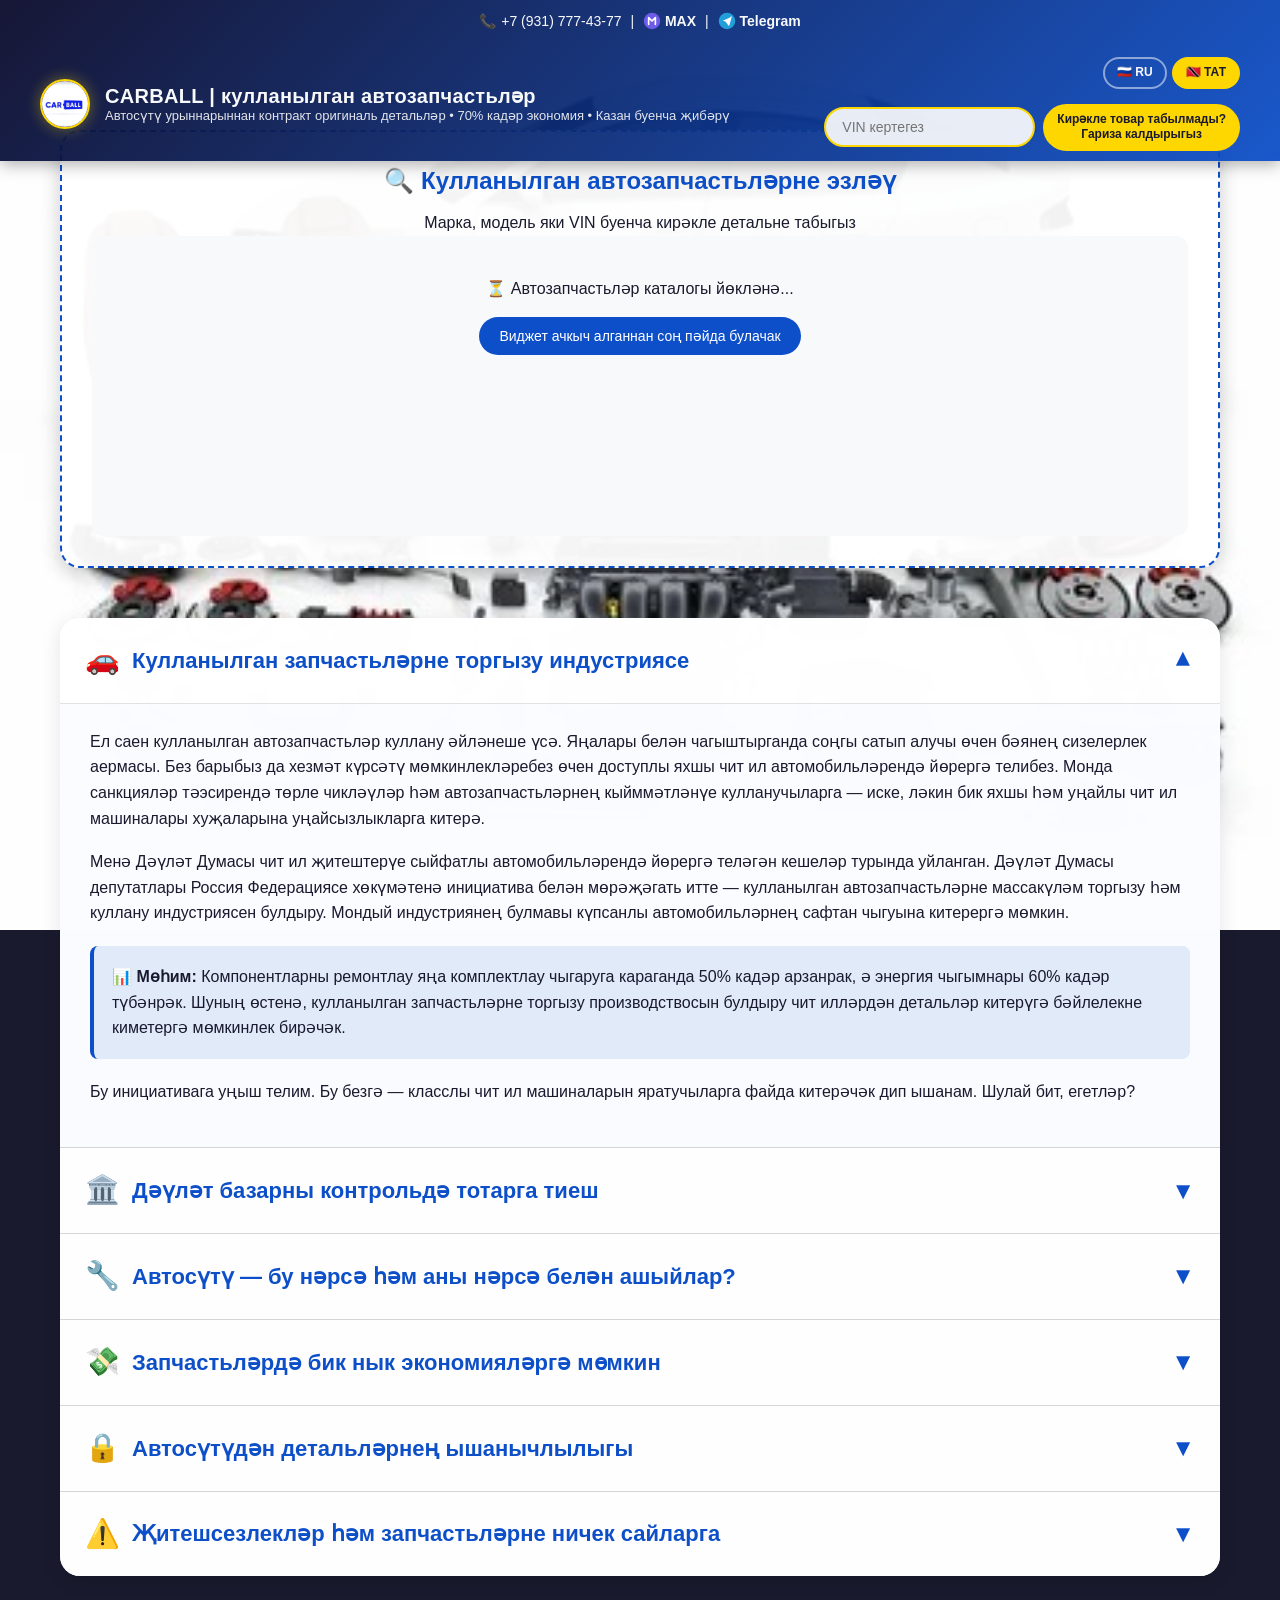
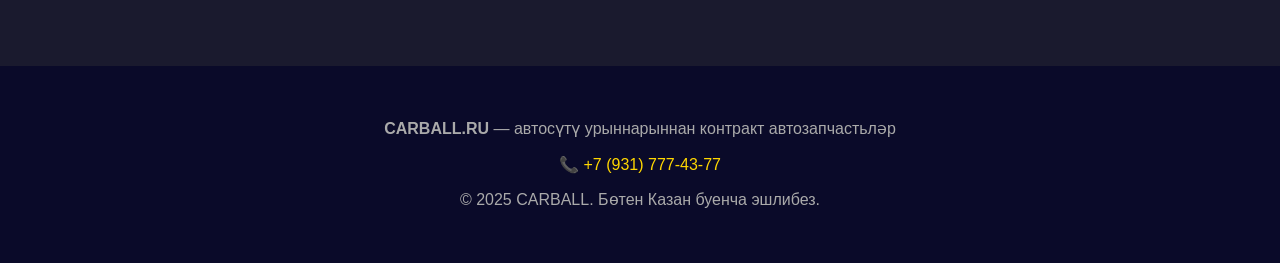
==== commit a094949e: "rush" ====
--- a/index-tt.html
+++ b/index-tt.html
@@ -13,21 +13,27 @@
 <body>
     <div class="header">
         <div class="header-container">
-            <div style="flex: 1 1 100%; display: flex; justify-content: center; align-items: center; flex-wrap: wrap; gap: 10px; margin-bottom: 5px;">
+            <div
+                style="flex: 1 1 100%; display: flex; justify-content: center; align-items: center; flex-wrap: wrap; gap: 10px; margin-bottom: 5px;">
                 <div class="contacts">
                     📞 <a href="tel:+79317774377" class="phone-link">+7 (931) 777-43-77</a> &nbsp;|&nbsp;
-                    <a href="https://max.ru/u/f9LHodD0cOKyW_PyMCn3TG8A-3kUS9UyCfr7wXo9w1tSLUURU4xlGLUxYQs" target="_blank" class="max-link" title="MAX аша язырга">
-                        <svg width="18" height="18" viewBox="0 0 24 24" fill="none" xmlns="http://www.w3.org/2000/svg" style="vertical-align: middle;">
-                            <circle cx="12" cy="12" r="11" fill="#6C5CE7"/>
-                            <path d="M7.5 16.5V7.5L12 12L16.5 7.5V16.5" stroke="white" stroke-width="2.2" stroke-linecap="round" stroke-linejoin="round" fill="none"/>
+                    <a href="https://max.ru/u/f9LHodD0cOKyW_PyMCn3TG8A-3kUS9UyCfr7wXo9w1tSLUURU4xlGLUxYQs"
+                        target="_blank" class="max-link" title="MAX аша язырга">
+                        <svg width="18" height="18" viewBox="0 0 24 24" fill="none" xmlns="http://www.w3.org/2000/svg"
+                            style="vertical-align: middle;">
+                            <circle cx="12" cy="12" r="11" fill="#6C5CE7" />
+                            <path d="M7.5 16.5V7.5L12 12L16.5 7.5V16.5" stroke="white" stroke-width="2.2"
+                                stroke-linecap="round" stroke-linejoin="round" fill="none" />
                         </svg>
                         <span class="max-text">MAX</span>
                     </a> &nbsp;|&nbsp;
                     <a href="https://t.me/RafigZelenodolsk" target="_blank" class="tg-link" title="Telegram аша язырга">
-                        <svg width="18" height="18" viewBox="0 0 24 24" fill="none" xmlns="http://www.w3.org/2000/svg" style="vertical-align: middle;">
-                            <circle cx="12" cy="12" r="11" fill="#229ED9"/>
-                            <path d="M6.5 11.5L17.5 6.5L14.5 17.5L11 13L6.5 11.5Z" fill="white"/>
-                            <path d="M11 13L14.5 17.5L17.5 6.5" stroke="white" stroke-width="1.5" stroke-linecap="round" stroke-linejoin="round"/>
+                        <svg width="18" height="18" viewBox="0 0 24 24" fill="none" xmlns="http://www.w3.org/2000/svg"
+                            style="vertical-align: middle;">
+                            <circle cx="12" cy="12" r="11" fill="#229ED9" />
+                            <path d="M6.5 11.5L17.5 6.5L14.5 17.5L11 13L6.5 11.5Z" fill="white" />
+                            <path d="M11 13L14.5 17.5L17.5 6.5" stroke="white" stroke-width="1.5" stroke-linecap="round"
+                                stroke-linejoin="round" />
                         </svg>
                         <span class="tg-text">Telegram</span>
                     </a>
@@ -51,23 +57,28 @@
                 <div class="header-search" id="headerSearch">
                     <form id="searchForm" class="search-form">
                         <input type="text" id="searchInput" placeholder="VIN кертегез" required>
-                        <button type="submit">Гариза калдырырга</button>
+                        <button type="submit" class="small-btn">Кирәкле товар табылмады?<br>Гариза калдырыгыз</button>
                     </form>
                     <div id="searchMessage" class="search-message" style="display: none;">
                         <p>Кирәкле деталь табылмады? Безгә языгыз:</p>
                         <div class="messenger-buttons">
-                            <a href="https://max.ru/u/f9LHodD0cOKyW_PyMCn3TG8A-3kUS9UyCfr7wXo9w1tSLUURU4xlGLUxYQs" target="_blank" class="msg-btn max-btn">
-                                <svg width="20" height="20" viewBox="0 0 24 24" fill="none" xmlns="http://www.w3.org/2000/svg" style="vertical-align: middle;">
-                                    <circle cx="12" cy="12" r="11" fill="#6C5CE7"/>
-                                    <path d="M7.5 16.5V7.5L12 12L16.5 7.5V16.5" stroke="white" stroke-width="2.2" stroke-linecap="round" stroke-linejoin="round" fill="none"/>
+                            <a href="https://max.ru/u/f9LHodD0cOKyW_PyMCn3TG8A-3kUS9UyCfr7wXo9w1tSLUURU4xlGLUxYQs"
+                                target="_blank" class="msg-btn max-btn">
+                                <svg width="20" height="20" viewBox="0 0 24 24" fill="none"
+                                    xmlns="http://www.w3.org/2000/svg" style="vertical-align: middle;">
+                                    <circle cx="12" cy="12" r="11" fill="#6C5CE7" />
+                                    <path d="M7.5 16.5V7.5L12 12L16.5 7.5V16.5" stroke="white" stroke-width="2.2"
+                                        stroke-linecap="round" stroke-linejoin="round" fill="none" />
                                 </svg>
                                 MAX
                             </a>
                             <a href="https://t.me/RafigZelenodolsk" target="_blank" class="msg-btn tg-btn">
-                                <svg width="20" height="20" viewBox="0 0 24 24" fill="none" xmlns="http://www.w3.org/2000/svg" style="vertical-align: middle;">
-                                    <circle cx="12" cy="12" r="11" fill="#229ED9"/>
-                                    <path d="M6.5 11.5L17.5 6.5L14.5 17.5L11 13L6.5 11.5Z" fill="white"/>
-                                    <path d="M11 13L14.5 17.5L17.5 6.5" stroke="white" stroke-width="1.5" stroke-linecap="round" stroke-linejoin="round"/>
+                                <svg width="20" height="20" viewBox="0 0 24 24" fill="none"
+                                    xmlns="http://www.w3.org/2000/svg" style="vertical-align: middle;">
+                                    <circle cx="12" cy="12" r="11" fill="#229ED9" />
+                                    <path d="M6.5 11.5L17.5 6.5L14.5 17.5L11 13L6.5 11.5Z" fill="white" />
+                                    <path d="M11 13L14.5 17.5L17.5 6.5" stroke="white" stroke-width="1.5"
+                                        stroke-linecap="round" stroke-linejoin="round" />
                                 </svg>
                                 Telegram
                             </a>
@@ -96,10 +107,22 @@
                 </div>
                 <div class="tab-content">
                     <div class="tab-inner">
-                        <p>Ел саен кулланылган автозапчастьләр куллану әйләнеше үсә. Яңалары белән чагыштырганда соңгы сатып алучы өчен бәянең сизелерлек аермасы. Без барыбыз да хезмәт күрсәтү мөмкинлекләребез өчен доступлы яхшы чит ил автомобильләрендә йөрергә телибез. Монда санкцияләр тәэсирендә төрле чикләүләр һәм автозапчастьләрнең кыйммәтләнүе кулланучыларга — иске, ләкин бик яхшы һәм уңайлы чит ил машиналары хуҗаларына уңайсызлыкларга китерә.</p>
-                        <p>Менә Дәүләт Думасы чит ил җитештерүе сыйфатлы автомобильләрендә йөрергә теләгән кешеләр турында уйланган. Дәүләт Думасы депутатлары Россия Федерациясе хөкүмәтенә инициатива белән мөрәҗәгать итте — кулланылган автозапчастьләрне массакүләм торгызу һәм куллану индустриясен булдыру. Мондый индустриянең булмавы күпсанлы автомобильләрнең сафтан чыгуына китерергә мөмкин.</p>
-                        <div class="highlight">📊 <strong>Мөһим:</strong> Компонентларны ремонтлау яңа комплектлау чыгаруга караганда 50% кадәр арзанрак, ә энергия чыгымнары 60% кадәр түбәнрәк. Шуның өстенә, кулланылган запчастьләрне торгызу производствосын булдыру чит илләрдән детальләр китерүгә бәйлелекне киметергә мөмкинлек бирәчәк.</div>
-                        <p>Бу инициативага уңыш телим. Бу безгә — класслы чит ил машиналарын яратучыларга файда китерәчәк дип ышанам. Шулай бит, егетләр?</p>
+                        <p>Ел саен кулланылган автозапчастьләр куллану әйләнеше үсә. Яңалары белән чагыштырганда соңгы
+                            сатып алучы өчен бәянең сизелерлек аермасы. Без барыбыз да хезмәт күрсәтү мөмкинлекләребез
+                            өчен доступлы яхшы чит ил автомобильләрендә йөрергә телибез. Монда санкцияләр тәэсирендә
+                            төрле чикләүләр һәм автозапчастьләрнең кыйммәтләнүе кулланучыларга — иске, ләкин бик яхшы
+                            һәм уңайлы чит ил машиналары хуҗаларына уңайсызлыкларга китерә.</p>
+                        <p>Менә Дәүләт Думасы чит ил җитештерүе сыйфатлы автомобильләрендә йөрергә теләгән кешеләр
+                            турында уйланган. Дәүләт Думасы депутатлары Россия Федерациясе хөкүмәтенә инициатива белән
+                            мөрәҗәгать итте — кулланылган автозапчастьләрне массакүләм торгызу һәм куллану индустриясен
+                            булдыру. Мондый индустриянең булмавы күпсанлы автомобильләрнең сафтан чыгуына китерергә
+                            мөмкин.</p>
+                        <div class="highlight">📊 <strong>Мөһим:</strong> Компонентларны ремонтлау яңа комплектлау
+                            чыгаруга караганда 50% кадәр арзанрак, ә энергия чыгымнары 60% кадәр түбәнрәк. Шуның өстенә,
+                            кулланылган запчастьләрне торгызу производствосын булдыру чит илләрдән детальләр китерүгә
+                            бәйлелекне киметергә мөмкинлек бирәчәк.</div>
+                        <p>Бу инициативага уңыш телим. Бу безгә — класслы чит ил машиналарын яратучыларга файда
+                            китерәчәк дип ышанам. Шулай бит, егетләр?</p>
                     </div>
                 </div>
             </div>
@@ -111,9 +134,17 @@
                 </div>
                 <div class="tab-content">
                     <div class="tab-inner">
-                        <p>Соңгы 5 елда Россия Европа, Япония, Корея, Дубайдан иске автозапчастьләр тонналап кертелә торган урынга әверелде. Шулай ук автосүтү өчен кертелә торган машина комплектлары ел саен миллионнар белән исәпләнә. Һәм болар барысы да ил буйлап сатыла. Моннан тыш, ДТПдан соң иминият автомобильләре меңнәр белән җирле автосүтү үзәкләрен тутыра.</p>
-                        <p>Сүтүдән автозапчастьләр буенча әйләнеш гаять зур. Һәр көн саен автосүтү урыннарының саны арта бара. Һәм иң мөһиме — сорау бер секундка да туктамый. Чөнки иске запчастьләр бернинди контроль үтми, ә бу юлларда авария хәлләренә китерергә мөмкин. Шуның өстенә, иске детальләргә сорау ил урамнарында урлауларның артуына да сәбәп булырга мөмкин.</p>
-                        <p>Автосүтү урыннарына сорауны ОСАГО буенча ремонтта иске детальләрне куллануны рөхсәт итү факты арттырды. Төп мәсьәлә юл хәрәкәте иминлегенә кагыла. Аварияләрне булдырмау өчен сыйфатны бәяләү кирәк.</p>
+                        <p>Соңгы 5 елда Россия Европа, Япония, Корея, Дубайдан иске автозапчастьләр тонналап кертелә
+                            торган урынга әверелде. Шулай ук автосүтү өчен кертелә торган машина комплектлары ел саен
+                            миллионнар белән исәпләнә. Һәм болар барысы да ил буйлап сатыла. Моннан тыш, ДТПдан соң
+                            иминият автомобильләре меңнәр белән җирле автосүтү үзәкләрен тутыра.</p>
+                        <p>Сүтүдән автозапчастьләр буенча әйләнеш гаять зур. Һәр көн саен автосүтү урыннарының саны арта
+                            бара. Һәм иң мөһиме — сорау бер секундка да туктамый. Чөнки иске запчастьләр бернинди
+                            контроль үтми, ә бу юлларда авария хәлләренә китерергә мөмкин. Шуның өстенә, иске
+                            детальләргә сорау ил урамнарында урлауларның артуына да сәбәп булырга мөмкин.</p>
+                        <p>Автосүтү урыннарына сорауны ОСАГО буенча ремонтта иске детальләрне куллануны рөхсәт итү факты
+                            арттырды. Төп мәсьәлә юл хәрәкәте иминлегенә кагыла. Аварияләрне булдырмау өчен сыйфатны
+                            бәяләү кирәк.</p>
                     </div>
                 </div>
             </div>
@@ -126,16 +157,29 @@
                 <div class="tab-content">
                     <div class="tab-inner">
                         <h4>1 нче өлеш. Автосүтү нәрсә ул?</h4>
-                        <p>Автосүтү — ДТПдан соң да, Европа, Япония, Кореядән автосүтү өчен кертелгән, кулланышта булган автомобильләрдән автозапчастьләр салына торган, җентекләп караганнан һәм алга таба куркынычсыз куллануга яраклылыгын тикшергәннән соң сатуга куела торган остаханә.</p>
+                        <p>Автосүтү — ДТПдан соң да, Европа, Япония, Кореядән автосүтү өчен кертелгән, кулланышта булган
+                            автомобильләрдән автозапчастьләр салына торган, җентекләп караганнан һәм алга таба
+                            куркынычсыз куллануга яраклылыгын тикшергәннән соң сатуга куела торган остаханә.</p>
                         <h4>2 нче өлеш. Контракт запчастьләр</h4>
-                        <p>Россия чынбарлыгында автосүтү урыннары еш кына аварияләрдән соңгы металлолом булып тора. Автомобиль сүтү өчен чит илдән кертелгәндә исә башка мәсьәлә. Алар контракт дип атала. Нигездә йөгерешне теркиләр, тулы машинаны сыныйлар, компрессияне тикшерәләр, йөреш өлешен капшап карыйлар һәм сүтүгә керешәләр. Мондый автосүтү урыннарында детальләр оригиналь, импорт, туган.</p>
+                        <p>Россия чынбарлыгында автосүтү урыннары еш кына аварияләрдән соңгы металлолом булып тора.
+                            Автомобиль сүтү өчен чит илдән кертелгәндә исә башка мәсьәлә. Алар контракт дип атала.
+                            Нигездә йөгерешне теркиләр, тулы машинаны сыныйлар, компрессияне тикшерәләр, йөреш өлешен
+                            капшап карыйлар һәм сүтүгә керешәләр. Мондый автосүтү урыннарында детальләр оригиналь,
+                            импорт, туган.</p>
                         <h4>3 нче өлеш. Сыйфатны кайда эзләргә?</h4>
-                        <p>Шулай да, анда да, монда да сыйфатлы, әле бик яхшы калдык ресурслы детальләр табу реаль. Шалтыратыгыз, языгыз — безнең белгечләр сезгә вакытны һәм нервларны сакларга ярдәм итәчәк. Безнең интернет-кибеттә нәкъ менә контракт автосүтү автозапчастьләре тәкъдим ителә, алар керүдә тикшерелгән һәм алга таба куллану өчен билгеле бер ресурска ия.</p>
+                        <p>Шулай да, анда да, монда да сыйфатлы, әле бик яхшы калдык ресурслы детальләр табу реаль.
+                            Шалтыратыгыз, языгыз — безнең белгечләр сезгә вакытны һәм нервларны сакларга ярдәм итәчәк.
+                            Безнең интернет-кибеттә нәкъ менә контракт автосүтү автозапчастьләре тәкъдим ителә, алар
+                            керүдә тикшерелгән һәм алга таба куллану өчен билгеле бер ресурска ия.</p>
                         <div class="benefits-mini">
-                            <div class="benefit-mini"><strong>💰 70% кадәр экономия</strong> Яңа деталь берничә тапкыр кыйммәтрәк</div>
-                            <div class="benefit-mini"><strong>🔧 Оригиналь сыйфат</strong> Алдынгы брендлардан контракт запчастьләр</div>
-                            <div class="benefit-mini"><strong>🚚 Россия буенча җибәрү</strong> Теләсә кайсы төбәккә тиз озату</div>
-                            <div class="benefit-mini"><strong>📦 Заказ буенча сайлау</strong> Хәтта сирәк детальне дә табабыз</div>
+                            <div class="benefit-mini"><strong>💰 70% кадәр экономия</strong> Яңа деталь берничә тапкыр
+                                кыйммәтрәк</div>
+                            <div class="benefit-mini"><strong>🔧 Оригиналь сыйфат</strong> Алдынгы брендлардан контракт
+                                запчастьләр</div>
+                            <div class="benefit-mini"><strong>🚚 Россия буенча җибәрү</strong> Теләсә кайсы төбәккә тиз
+                                озату</div>
+                            <div class="benefit-mini"><strong>📦 Заказ буенча сайлау</strong> Хәтта сирәк детальне дә
+                                табабыз</div>
                         </div>
                     </div>
                 </div>
@@ -148,8 +192,15 @@
                 </div>
                 <div class="tab-content">
                     <div class="tab-inner">
-                        <p>Нигездә автосүтүгә мөрәҗәгать итүнең төп факторы — яңа автозапчастьнең бик югары бәясе. Кагыйдә буларак, кибеттән яңа детальнең бәясе иске кулланылганныкына караганда күп тапкырларга кыйммәтрәк. Ә кайвакыт запчастьнең оригинальлеге һәм сирәклеге очрагында аерма гаять зур булырга мөмкин, һәм автоһәвәскәрләргә чарасыздан автосүтүчеләргә мөрәҗәгать итәргә туры килә.</p>
-                        <p>Яңа оригиналь автозапчастьләр базарын тотарга авырлык белән тырышучы тәэмин итүчеләр белән хәзерге кризис вакытында еш кына кирәкле запчастьне табу бик авыр була. Бара торган вакыйгалар нәтиҗәсендә автосүтү төрле модельдәге чит ил машиналары клиентлары өчен шундый кирәкле һәм зарур урын булып тора.</p>
+                        <p>Нигездә автосүтүгә мөрәҗәгать итүнең төп факторы — яңа автозапчастьнең бик югары бәясе.
+                            Кагыйдә буларак, кибеттән яңа детальнең бәясе иске кулланылганныкына караганда күп
+                            тапкырларга кыйммәтрәк. Ә кайвакыт запчастьнең оригинальлеге һәм сирәклеге очрагында аерма
+                            гаять зур булырга мөмкин, һәм автоһәвәскәрләргә чарасыздан автосүтүчеләргә мөрәҗәгать итәргә
+                            туры килә.</p>
+                        <p>Яңа оригиналь автозапчастьләр базарын тотарга авырлык белән тырышучы тәэмин итүчеләр белән
+                            хәзерге кризис вакытында еш кына кирәкле запчастьне табу бик авыр була. Бара торган
+                            вакыйгалар нәтиҗәсендә автосүтү төрле модельдәге чит ил машиналары клиентлары өчен шундый
+                            кирәкле һәм зарур урын булып тора.</p>
                     </div>
                 </div>
             </div>
@@ -161,8 +212,13 @@
                 </div>
                 <div class="tab-content">
                     <div class="tab-inner">
-                        <p>Һичшиксез, кулланучыда акыллы һәм хаклы сорау туа — автосүтүдән автозапчастьләр ни дәрәҗәдә ышанычлы? Запчасть инде эксплуатациядә булган һәм хезмәт ресурсы кимрәк булуы барысын да сагайта.</p>
-                        <p>Чынлыкта исә автосүтү урыннарыннан сатып алына торган запчастьләр бик сыйфатлы һәм күпчелек очракта яңаларыннан калышмый. Чөнки нигездә детальләр зур йөгереш туплый алмаган бәрелгән автомобильләрдән салына. Һәм кулланылган запчастьләр базарындагы көндәшлек автосүтүчеләрнең абруен сакларга мәҗбүр итә — һәркем үз репутациясен кадерли һәм яраксыз товар сатмаячак.</p>
+                        <p>Һичшиксез, кулланучыда акыллы һәм хаклы сорау туа — автосүтүдән автозапчастьләр ни дәрәҗәдә
+                            ышанычлы? Запчасть инде эксплуатациядә булган һәм хезмәт ресурсы кимрәк булуы барысын да
+                            сагайта.</p>
+                        <p>Чынлыкта исә автосүтү урыннарыннан сатып алына торган запчастьләр бик сыйфатлы һәм күпчелек
+                            очракта яңаларыннан калышмый. Чөнки нигездә детальләр зур йөгереш туплый алмаган бәрелгән
+                            автомобильләрдән салына. Һәм кулланылган запчастьләр базарындагы көндәшлек автосүтүчеләрнең
+                            абруен сакларга мәҗбүр итә — һәркем үз репутациясен кадерли һәм яраксыз товар сатмаячак.</p>
                     </div>
                 </div>
             </div>
@@ -175,13 +231,23 @@
                 <div class="tab-content">
                     <div class="tab-inner">
                         <h4>Сатып алу җитешсезлекләре</h4>
-                        <p><strong>Зур ассортимент.</strong> Әйе, бу өстенлек тә, җитешсезлек тә. Теләгән автозапчастьне сайлау өчен клиентлар күп вариантлар карый. Шуңа күрә без сезгә вакытны экономияләргә һәм профессионалларга ышанырга тәкъдим итәбез.</p>
-                        <p><strong>Тәкъдим ителгән детальләрнең сыйфаты.</strong> Клиентларда яңа автозапчастьләргә ышаныч кулланышта булганнарына караганда югарырак. Ләкин хәзерге чынбарлыкта хәтта яңа запчасть тә озын хезмәт итүгә гарантия бирми. Иске детальне сатып алып, клиент артык түләми.</p>
-                        <p><strong>Иске детальләргә гарантия.</strong> Ул кечкенә яки бөтенләй юк. Дөресен әйткәндә, яңаларына да гарантия юк диярлек, яки кайтару өчен бик күп процедуралар үтәргә кирәк.</p>
+                        <p><strong>Зур ассортимент.</strong> Әйе, бу өстенлек тә, җитешсезлек тә. Теләгән автозапчастьне
+                            сайлау өчен клиентлар күп вариантлар карый. Шуңа күрә без сезгә вакытны экономияләргә һәм
+                            профессионалларга ышанырга тәкъдим итәбез.</p>
+                        <p><strong>Тәкъдим ителгән детальләрнең сыйфаты.</strong> Клиентларда яңа автозапчастьләргә
+                            ышаныч кулланышта булганнарына караганда югарырак. Ләкин хәзерге чынбарлыкта хәтта яңа
+                            запчасть тә озын хезмәт итүгә гарантия бирми. Иске детальне сатып алып, клиент артык түләми.
+                        </p>
+                        <p><strong>Иске детальләргә гарантия.</strong> Ул кечкенә яки бөтенләй юк. Дөресен әйткәндә,
+                            яңаларына да гарантия юк диярлек, яки кайтару өчен бик күп процедуралар үтәргә кирәк.</p>
                         <h4>✅ Автосүтүдән запчастьләрне ничек сайларга</h4>
-                        <p><strong>Йөреш өлеше.</strong> Сайлаганда детальнең тузуы 45 проценттан артмаска тиешлеген җитәкчелеккә алырга кирәк. Иминлектә бернинди дә экономияләргә ярамый. СТОда урнаштырганда осталар белән киңәшләшегез.</p>
-                        <p><strong>Кузов өлешләре.</strong> Кузов өлешләрен сайлаганда һәрвакыт җентекләп карагыз, шпаклёвка катламы астында рихтланган һәм яшерелгән детальләргә юлыкмас өчен.</p>
-                        <p><strong>Салон.</strong> Монда үзегезнең иске автомобилегезнең үзгәрүеннән рәхәтләнеп кенә буласыз. Барысын да табабыз һәм сезнең тимер атыгызны яңартабыз!</p>
+                        <p><strong>Йөреш өлеше.</strong> Сайлаганда детальнең тузуы 45 проценттан артмаска тиешлеген
+                            җитәкчелеккә алырга кирәк. Иминлектә бернинди дә экономияләргә ярамый. СТОда урнаштырганда
+                            осталар белән киңәшләшегез.</p>
+                        <p><strong>Кузов өлешләре.</strong> Кузов өлешләрен сайлаганда һәрвакыт җентекләп карагыз,
+                            шпаклёвка катламы астында рихтланган һәм яшерелгән детальләргә юлыкмас өчен.</p>
+                        <p><strong>Салон.</strong> Монда үзегезнең иске автомобилегезнең үзгәрүеннән рәхәтләнеп кенә
+                            буласыз. Барысын да табабыз һәм сезнең тимер атыгызны яңартабыз!</p>
                     </div>
                 </div>
             </div>
--- a/carbal.css
+++ b/carbal.css
@@ -134,13 +134,15 @@
 .search-form {
   display: flex;
   justify-content: center;
+  align-items: center;
   gap: 8px;
   max-width: 600px;
   margin: 0 auto;
+  flex-wrap: wrap;
 }
 
 .search-form input {
-  flex: 1;
+  flex: 1 1 200px;
   padding: 10px 16px;
   border: 2px solid #ffd700;
   border-radius: 25px;
@@ -148,14 +150,22 @@
   font-size: 14px;
   outline: none;
   transition: border-color 0.3s;
+  min-width: 0;
 }
 
 .search-form input:focus {
   border-color: #fff;
 }
 
-.search-form button {
-  padding: 10px 24px;
+/* Компактная кнопка с переносом текста */
+.search-form button.small-btn {
+  padding: 8px 14px;
+  font-size: 12px;
+  line-height: 1.3;
+  white-space: normal;
+  max-width: 200px;
+  width: auto;
+  flex-shrink: 0;
   background: #ffd700;
   color: #1a1a2e;
   border: none;
@@ -165,7 +175,7 @@
   transition: background 0.3s;
 }
 
-.search-form button:hover {
+.search-form button.small-btn:hover {
   background: #ffed4a;
 }
 
@@ -520,15 +530,16 @@
   }
 
   .search-form input,
-  .search-form button {
+  .search-form button.small-btn {
     width: 100%;
+    max-width: 100%;
   }
 
   .container {
-    padding-top: 200px;
-  }
-
-  /* ВАЖНО: текст MAX и Telegram виден на мобильных */
+    padding-top: 220px;
+  }
+
+  /* Текст MAX и Telegram виден на мобильных */
   .max-text,
   .tg-text {
     display: inline;
